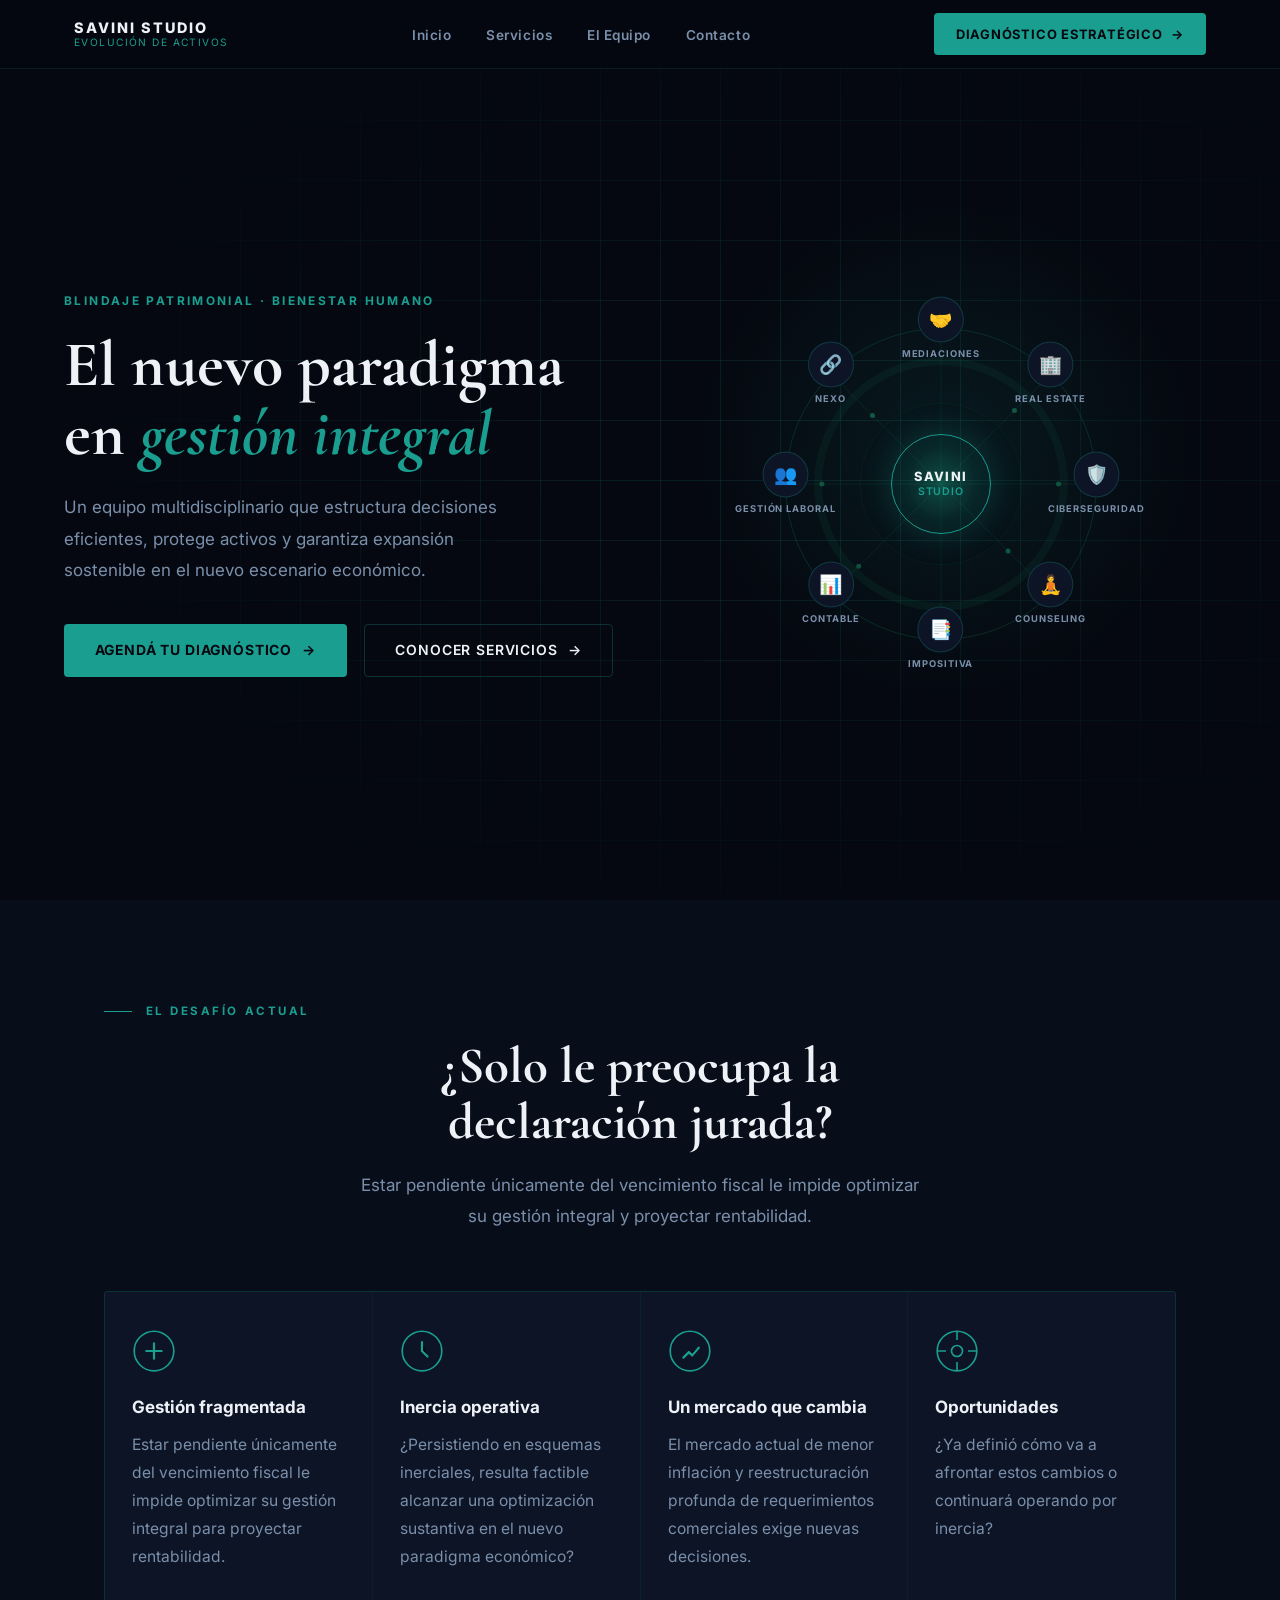
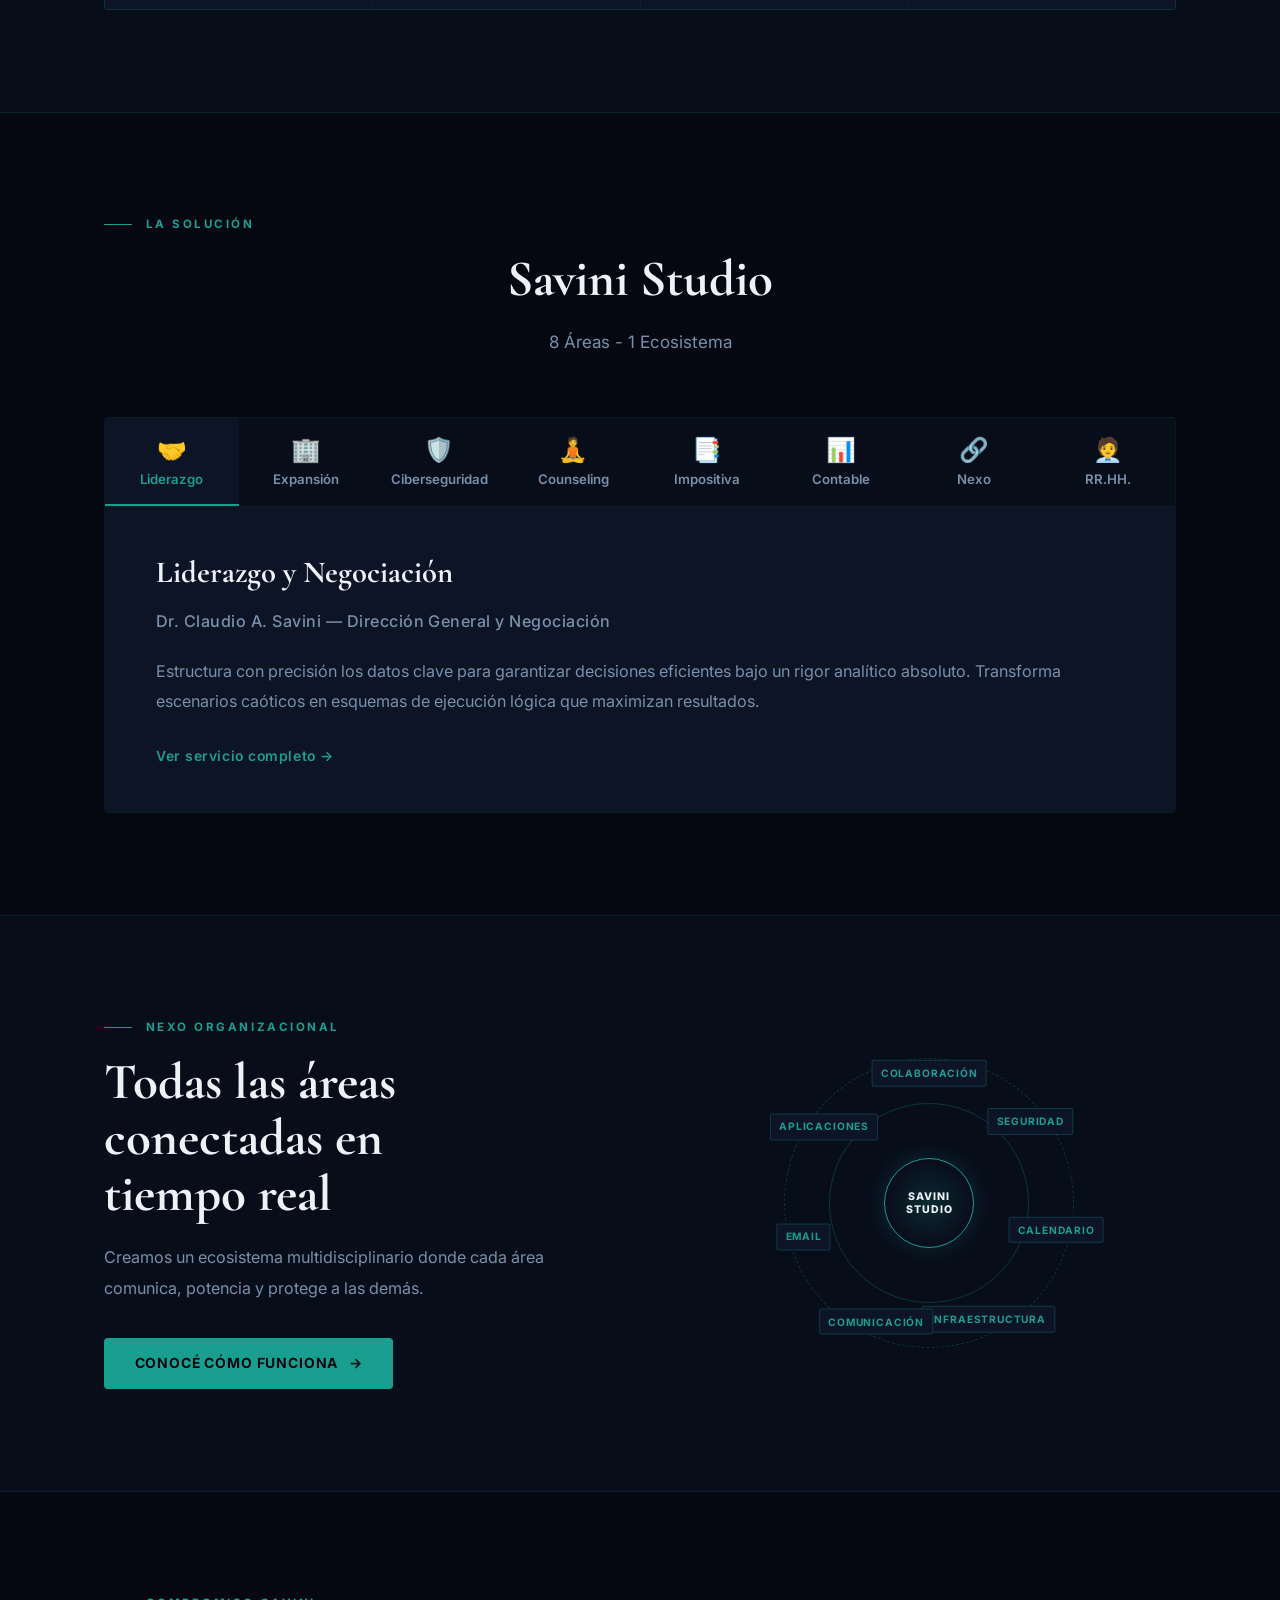
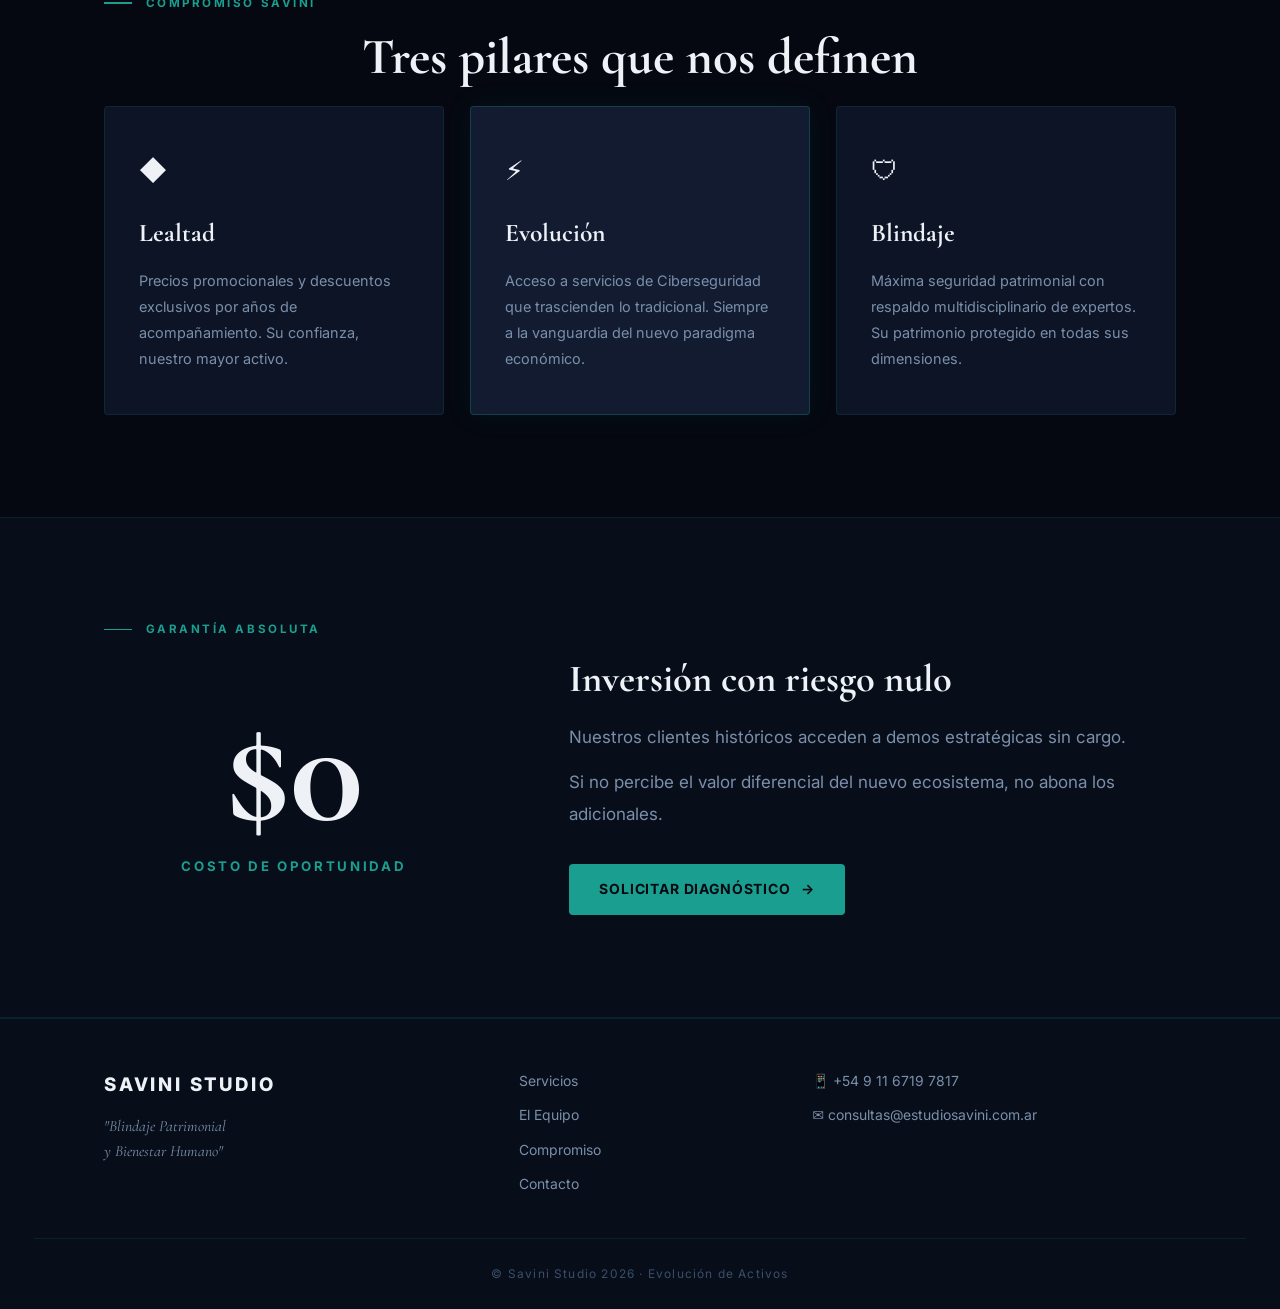
==== index.html @ b6040318 "changes" ====
<!doctype html>
<html lang="es">
  <head>
    <meta charset="UTF-8" />
    <meta name="viewport" content="width=device-width, initial-scale=1.0" />
    <title>Savini Studio — Evolución de Activos</title>
    <link rel="preconnect" href="https://fonts.googleapis.com" />
    <link
      href="https://fonts.googleapis.com/css2?family=Cormorant+Garamond:ital,wght@0,400;0,600;0,700;1,400;1,700&family=Syne:wght@400;600;700;800&display=swap"
      rel="stylesheet"
    />
    <link rel="stylesheet" href="style.css" />
  </head>
  <body>
    <!-- ═══════════════════════════════════════════
       NAV
  ═══════════════════════════════════════════ -->
    <header class="nav-wrapper">
      <nav class="nav">
        <a href="index.html" class="nav-logo">
          <div class="nav-logo-text">
            <span class="nav-logo-main">SAVINI STUDIO</span>
            <span class="nav-logo-sub">Evolución de Activos</span>
          </div>
        </a>

        <ul class="nav-links">
          <li><a href="index.html" class="nav-link active">Inicio</a></li>
          <li><a href="servicios.html" class="nav-link">Servicios</a></li>
          <li><a href="equipo.html" class="nav-link">El Equipo</a></li>
          <li><a href="contacto.html" class="nav-link">Contacto</a></li>
        </ul>

        <a href="contacto.html" class="btn-nav"
          >Diagnóstico estratégico <span>→</span></a
        >

        <!-- Burger -->
        <button class="nav-burger" id="navBurger" aria-label="Menú">
          <span></span><span></span><span></span>
        </button>
      </nav>

      <!-- Menú mobile -->
      <div class="nav-mobile-menu" id="navMobileMenu">
        <a href="index.html" class="nav-link active">Inicio</a>
        <a href="servicios.html" class="nav-link">Servicios</a>
        <a href="equipo.html" class="nav-link">El Equipo</a>
        <a href="contacto.html" class="nav-link">Contacto</a>
        <a href="contacto.html" class="btn-nav">Diagnóstico estratégico →</a>
      </div>
    </header>

    <!-- ═══════════════════════════════════════════
       HERO
  ═══════════════════════════════════════════ -->
    <section class="hero" id="inicio">
      <div class="hero-bg-grid"></div>
      <div class="hero-glow"></div>

      <div class="hero-content">
        <p class="hero-eyebrow">Blindaje Patrimonial · Bienestar Humano</p>
        <h1 class="hero-title">
          El nuevo paradigma<br />
          en <em>gestión integral</em>
        </h1>
        <p class="hero-desc">
          Un equipo multidisciplinario que estructura decisiones eficientes,
          protege activos y garantiza expansión sostenible en el nuevo escenario
          económico.
        </p>
        <div class="hero-actions">
          <a href="contacto.html" class="btn-primary"
            >Agendá tu diagnóstico <span>→</span></a
          >
          <a href="servicios.html" class="btn-ghost"
            >Conocer servicios <span>→</span></a
          >
        </div>
      </div>

      <!-- Digrama Nodo -->
      <div class="hero-diagram" id="heroDiagram">
        <canvas id="nodeCanvas"></canvas>
        <div class="node-center">
          <span class="node-center-name">SAVINI</span>
          <span class="node-center-sub">STUDIO</span>
        </div>
        <!-- Satelites Nodo -->
        <div class="node-satellite" data-angle="0"   data-label="LIDERAZGO">
        <div class="sat-circle"><span>🤝</span></div>
        <div class="sat-label">MEDIACIONES</div>
      </div>
      <div class="node-satellite" data-angle="45"  data-label="REAL ESTATE">
        <div class="sat-circle"><span>🏢</span></div>
        <div class="sat-label">REAL ESTATE</div>
      </div>
      <div class="node-satellite" data-angle="90"  data-label="CIBERSEGURIDAD">
        <div class="sat-circle"><span>🛡️</span></div>
        <div class="sat-label">CIBERSEGURIDAD</div>
      </div>
      <div class="node-satellite" data-angle="135" data-label="COUNSELING">
        <div class="sat-circle"><span>🧘</span></div>
        <div class="sat-label">COUNSELING</div>
      </div>
      <div class="node-satellite" data-angle="180" data-label="IMPOSITIVA">
        <div class="sat-circle"><span>📑</span></div>
        <div class="sat-label">IMPOSITIVA</div>
      </div>
      <div class="node-satellite" data-angle="225" data-label="CONTABLE">
        <div class="sat-circle"><span>📊</span></div>
        <div class="sat-label">CONTABLE</div>
      </div>
      <div class="node-satellite" data-angle="270" data-label="GESTION LABORAL">
        <div class="sat-circle"><span>👥</span></div>
        <div class="sat-label">GESTIÓN LABORAL</div>
      </div>
      <div class="node-satellite" data-angle="315" data-label="NEXO ORG.">
        <div class="sat-circle"><span>🔗</span></div>
        <div class="sat-label">NEXO</div>
      </div>
    </section>

    <!-- ═══════════════════════════════════════════
       Sección Desafío
  ═══════════════════════════════════════════ -->
    <section class="pain section">
      <div class="container">
        <p class="section-eyebrow">El desafío actual</p>
        <h2 class="section-title center">
          ¿Solo le preocupa la<br />declaración jurada?
        </h2>
        <p class="section-subtitle center">
          Estar pendiente únicamente del vencimiento fiscal le impide optimizar
          su gestión integral y proyectar rentabilidad.
        </p>

        <div class="pain-grid">
          <div class="pain-card">
            <div class="pain-icon">
              <svg viewBox="0 0 40 40">
                <circle
                  cx="20"
                  cy="20"
                  r="18"
                  stroke="var(--green)"
                  stroke-width="1.5"
                  fill="none"
                />
                <path
                  d="M13 20h14M20 13v14"
                  stroke="var(--green)"
                  stroke-width="2"
                  stroke-linecap="round"
                />
              </svg>
            </div>
            <h3>Gestión fragmentada</h3>
            <p>
              Estar pendiente únicamente del vencimiento fiscal le impide
              optimizar su gestión integral para proyectar rentabilidad.
            </p>
          </div>
          <div class="pain-card">
            <div class="pain-icon">
              <svg viewBox="0 0 40 40">
                <circle
                  cx="20"
                  cy="20"
                  r="18"
                  stroke="var(--green)"
                  stroke-width="1.5"
                  fill="none"
                />
                <path
                  d="M20 12v8l5 5"
                  stroke="var(--green)"
                  stroke-width="2"
                  stroke-linecap="round"
                />
              </svg>
            </div>
            <h3>Inercia operativa</h3>
            <p>
              ¿Persistiendo en esquemas inerciales, resulta factible alcanzar
              una optimización sustantiva en el nuevo paradigma económico?
            </p>
          </div>
          <div class="pain-card">
            <div class="pain-icon">
              <svg viewBox="0 0 40 40">
                <circle
                  cx="20"
                  cy="20"
                  r="18"
                  stroke="var(--green)"
                  stroke-width="1.5"
                  fill="none"
                />
                <path
                  d="M14 26l5-5 3 3 6-7"
                  stroke="var(--green)"
                  stroke-width="2"
                  stroke-linecap="round"
                  stroke-linejoin="round"
                />
              </svg>
            </div>
            <h3>Un mercado que cambia</h3>
            <p>
              El mercado actual de menor inflación y reestructuración profunda
              de requerimientos comerciales exige nuevas decisiones.
            </p>
          </div>
          <div class="pain-card">
            <div class="pain-icon">
              <svg viewBox="0 0 40 40">
                <circle
                  cx="20"
                  cy="20"
                  r="18"
                  stroke="var(--green)"
                  stroke-width="1.5"
                  fill="none"
                />
                <circle
                  cx="20"
                  cy="20"
                  r="5"
                  stroke="var(--green)"
                  stroke-width="1.5"
                  fill="none"
                />
                <line
                  x1="20"
                  y1="2"
                  x2="20"
                  y2="10"
                  stroke="var(--green)"
                  stroke-width="1.5"
                />
                <line
                  x1="20"
                  y1="30"
                  x2="20"
                  y2="38"
                  stroke="var(--green)"
                  stroke-width="1.5"
                />
                <line
                  x1="2"
                  y1="20"
                  x2="10"
                  y2="20"
                  stroke="var(--green)"
                  stroke-width="1.5"
                />
                <line
                  x1="30"
                  y1="20"
                  x2="38"
                  y2="20"
                  stroke="var(--green)"
                  stroke-width="1.5"
                />
              </svg>
            </div>
            <h3>Oportunidades</h3>
            <p>
              ¿Ya definió cómo va a afrontar estos cambios o continuará operando
              por inercia?
            </p>
          </div>
        </div>
      </div>
    </section>

    <!-- ═══════════════════════════════════════════
       Sección Servicios (acordeón)
  ═══════════════════════════════════════════ -->
    <section class="services section">
      <div class="container">
        <p class="section-eyebrow">La solución</p>
        <h2 class="section-title center">
          Savini Studio 
        </h2>
        <p class="section-subtitle center">
          8 Áreas - 1 Ecosistema
        </p>
        <!--ACORDEÓN !!! OPÇIÓN-->
        <template>
          <div class="accordion">
            <div class="acc-item acc-open">
              <button class="acc-header">
                <span class="acc-icon">🤝</span>
                <span class="acc-title">Liderazgo y Negociación</span>
                <span class="acc-name">Dr. Claudio A. Savini</span>
                <span class="acc-toggle"
                  ><span class="acc-toggle-text">Ver</span
                  ><span class="acc-toggle-arrow">▼</span></span
                >
              </button>
              <div class="acc-body">
                <p>
                  Estructura con precisión los datos clave para garantizar
                  decisiones eficientes bajo un rigor analítico absoluto.
                  Transforma escenarios caóticos en esquemas de ejecución lógica
                  que maximizan resultados.
                </p>
                <a href="servicios.html#liderazgo" class="acc-link"
                  >Ver más →</a
                >
              </div>
            </div>
            <div class="acc-item">
              <button class="acc-header">
                <span class="acc-icon">🏢</span>
                <span class="acc-title">Expansión y Rentabilidad</span>
                <span class="acc-name">Matías Savini</span>
                <span class="acc-toggle"
                  ><span class="acc-toggle-text">Ver</span
                  ><span class="acc-toggle-arrow">▼</span></span
                >
              </button>
              <div class="acc-body">
                <p>
                  Valida rentabilidad y sostenibilidad de cada inversión con
                  rigor técnico. El aliado clave para convertir oportunidades de
                  Real Estate en éxitos plenamente blindados.
                </p>
                <a href="servicios.html#realestate" class="acc-link"
                  >Ver más →</a
                >
              </div>
            </div>
            <div class="acc-item">
              <button class="acc-header">
                <span class="acc-icon">🛡️</span>
                <span class="acc-title">Ciberseguridad y Blindaje</span>
                <span class="acc-name">Sebastián Savini</span>
                <span class="acc-toggle"
                  ><span class="acc-toggle-text">Ver</span
                  ><span class="acc-toggle-arrow">▼</span></span
                >
              </button>
              <div class="acc-body">
                <p>
                  Crea aplicaciones que funcionan como bóvedas operativas para
                  los activos tecnológicos. Transforma vulnerabilidades en
                  fortalezas de vanguardia que preservan la continuidad del
                  negocio.
                </p>
                <a href="servicios.html#ciber" class="acc-link">Ver más →</a>
              </div>
            </div>
            <div class="acc-item">
              <button class="acc-header">
                <span class="acc-icon">🧘</span>
                <span class="acc-title">Counseling & Mindfulness</span>
                <span class="acc-name">Clr. Adriana L. Muñoz</span>
                <span class="acc-toggle"
                  ><span class="acc-toggle-text">Ver</span
                  ><span class="acc-toggle-arrow">▼</span></span
                >
              </button>
              <div class="acc-body">
                <p>
                  Facilita la resolución de tensiones y el equilibrio emocional
                  como base del éxito empresarial. Garantiza expansión en un
                  entorno de paz y estabilidad relacional.
                </p>
                <a href="servicios.html#counseling" class="acc-link"
                  >Ver más →</a
                >
              </div>
            </div>
            <div class="acc-item">
              <button class="acc-header">
                <span class="acc-icon">📋</span>
                <span class="acc-title">Gestión Laboral e Impositiva</span>
                <span class="acc-name">Alicia C. Vaquero</span>
                <span class="acc-toggle"
                  ><span class="acc-toggle-text">Ver</span
                  ><span class="acc-toggle-arrow">▼</span></span
                >
              </button>
              <div class="acc-body">
                <p>
                  Garantiza cumplimiento milimétrico de obligaciones fiscales
                  mediante herramientas expertas. Aporta precisión técnica
                  absoluta y total seguridad jurídica ante entes reguladores.
                </p>
                <a href="servicios.html#impositiva" class="acc-link"
                  >Ver más →</a
                >
              </div>
            </div>
            <div class="acc-item">
              <button class="acc-header">
                <span class="acc-icon">📊</span>
                <span class="acc-title">Gestión Contable</span>
                <span class="acc-name">Silvia Damiani</span>
                <span class="acc-toggle"
                  ><span class="acc-toggle-text">Ver</span
                  ><span class="acc-toggle-arrow">▼</span></span
                >
              </button>
              <div class="acc-body">
                <p>
                  Responsable de Estados Contables y auditoría de datos para
                  reflejar la realidad del negocio. Garante de visibilidad
                  financiera impecable mediante ratios e índices confiables.
                </p>
                <a href="servicios.html#contable" class="acc-link">Ver más →</a>
              </div>
            </div>
            <div class="acc-item">
              <button class="acc-header">
                <span class="acc-icon">🔗</span>
                <span class="acc-title">Nexo Organizacional</span>
                <span class="acc-name">Lucia S. Barrientos</span>
                <span class="acc-toggle"
                  ><span class="acc-toggle-text">Ver</span
                  ><span class="acc-toggle-arrow">▼</span></span
                >
              </button>
              <div class="acc-body">
                <p>
                  Canaliza con precisión técnica cada requerimiento hacia el
                  área correspondiente de forma inmediata. Asegura soluciones
                  rápidas y efectivas para las necesidades del cliente.
                </p>
                <a href="servicios.html#nexo" class="acc-link">Ver más →</a>
              </div>
            </div>
            <div class="acc-item">
              <button class="acc-header">
                <span class="acc-icon">🧑‍💼</span>
                <span class="acc-title">Recursos Humanos</span>
                <span class="acc-name">Lic. Karen A. Nervi</span>
                <span class="acc-toggle"
                  ><span class="acc-toggle-text">Ver</span
                  ><span class="acc-toggle-arrow">▼</span></span
                >
              </button>
              <div class="acc-body">
                <p>
                  Lidera y optimiza el talento mediante procesos de selección
                  y motivación. Su propósito es alinear las capacidades del
                  personal con los objetivos estratégicos de la organización,
                  impulsando así su máximo rendimiento.
                </p>
                <a href="servicios.html#rrhh" class="acc-link">Ver más →</a>
              </div>
            </div>
          </div>
        </template>
        <!-- TABS !!! OPCIÓN B -->
        <div class="tabs">
          <div class="tabs-nav">
            <button class="tab-btn active" data-tab="0">
              <span>🤝</span> Liderazgo
            </button>
            <button class="tab-btn" data-tab="1">
              <span>🏢</span> Expansión
            </button>
            <button class="tab-btn" data-tab="2">
              <span>🛡️</span> Ciberseguridad
            </button>
            <button class="tab-btn" data-tab="3">
              <span>🧘</span> Counseling
            </button>
            <button class="tab-btn" data-tab="4">
              <span>📑</span> Impositiva
            </button>
            <button class="tab-btn" data-tab="5">
              <span>📊</span> Contable
            </button>
            <button class="tab-btn" data-tab="6">
              <span>🔗</span> Nexo
            </button>
            <button class="tab-btn" data-tab="7">
              <span>🧑‍💼</span> RR.HH.
            </button>
          </div>
          <div class="tabs-content">
            <div class="tab-panel active" data-panel="0">
              <div class="tab-panel-inner">
                <h3>Liderazgo y Negociación</h3>
                <p class="tab-professional">
                  Dr. Claudio A. Savini — Dirección General y Negociación
                </p>
                <p>
                  Estructura con precisión los datos clave para garantizar
                  decisiones eficientes bajo un rigor analítico absoluto.
                  Transforma escenarios caóticos en esquemas de ejecución lógica
                  que maximizan resultados.
                </p>
                <a href="servicios.html#liderazgo" class="acc-link"
                  >Ver servicio completo →</a
                >
              </div>
            </div>
            <div class="tab-panel" data-panel="1">
              <div class="tab-panel-inner">
                <h3>Expansión y Rentabilidad</h3>
                <p class="tab-professional">
                  Matías Savini — Gestión de Activos y Nuevos Negocios
                </p>
                <p>
                  Valida rentabilidad y sostenibilidad de cada inversión con
                  rigor técnico. El aliado clave para convertir oportunidades de
                  Real Estate en éxitos plenamente blindados.
                </p>
                <a href="servicios.html#realestate" class="acc-link"
                  >Ver servicio completo →</a
                >
              </div>
            </div>
            <div class="tab-panel" data-panel="2">
              <div class="tab-panel-inner">
                <h3>Ciberseguridad y Blindaje</h3>
                <p class="tab-professional">
                  Sebastián Savini — Desarrollador y Protección Digital
                </p>
                <p>
                  Crea aplicaciones que funcionan como bóvedas operativas para
                  los activos tecnológicos. Transforma vulnerabilidades en
                  fortalezas de vanguardia que preservan la continuidad del
                  negocio.
                </p>
                <a href="servicios.html#ciber" class="acc-link"
                  >Ver servicio completo →</a
                >
              </div>
            </div>
            <div class="tab-panel" data-panel="3">
              <div class="tab-panel-inner">
                <h3>Counseling & Mindfulness</h3>
                <p class="tab-professional">
                  Clr. Adriana L. Muñoz — Bienestar Humano y Gestión de
                  Conflictos
                </p>
                <p>
                  Facilita la resolución de tensiones y el equilibrio emocional
                  como base del éxito empresarial. Garantiza expansión en un
                  entorno de paz y estabilidad relacional.
                </p>
                <a href="servicios.html#counseling" class="acc-link"
                  >Ver servicio completo →</a
                >
              </div>
            </div>
            <div class="tab-panel" data-panel="4">
              <div class="tab-panel-inner">
                <h3>Gestión Laboral e Impositiva</h3>
                <p class="tab-professional">
                  Alicia C. Vaquero — Especialista Impositiva y Previsional
                </p>
                <p>
                  Garantiza cumplimiento milimétrico de obligaciones fiscales
                  mediante herramientas expertas. Aporta precisión técnica
                  absoluta y total seguridad jurídica ante entes reguladores.
                </p>
                <a href="servicios.html#impositiva" class="acc-link"
                  >Ver servicio completo →</a
                >
              </div>
            </div>
            <div class="tab-panel" data-panel="5">
              <div class="tab-panel-inner">
                <h3>Gestión Contable</h3>
                <p class="tab-professional">
                  Silvia Damiani — Transparencia Económica
                </p>
                <p>
                  Responsable de Estados Contables y auditoría de datos para
                  reflejar la realidad del negocio. Garante de visibilidad
                  financiera impecable mediante ratios e índices confiables.
                </p>
                <a href="servicios.html#contable" class="acc-link"
                  >Ver servicio completo →</a
                >
              </div>
            </div>
            <div class="tab-panel" data-panel="6">
              <div class="tab-panel-inner">
                <h3>Nexo Organizacional</h3>
                <p class="tab-professional">
                  Lucia S. Barrientos — Comunicación Estratégica y Atención
                </p>
                <p>
                  Canaliza con precisión técnica cada requerimiento hacia el
                  área correspondiente de forma inmediata. Asegura soluciones
                  rápidas y efectivas para las necesidades del cliente.
                </p>
                <a href="servicios.html#nexo" class="acc-link"
                  >Ver servicio completo →</a
                >
              </div>
            </div>
             <div class="tab-panel" data-panel="7">
            <div class="tab-panel-inner">
              <h3>Recursos Humanos</h3>
              <p class="tab-professional">Lic. Karen A. Nervi — Desarrolladora de Estrategias</p>
              <p>Lidera y optimiza el talento mediante procesos de selección y motivación. Su propósito es alinear las capacidades del personal con los objetivos estratégicos de la organización, impulsando así su máximo rendimiento.</p>
              <a href="servicios.html#rrhh" class="acc-link">Ver servicio completo →</a>
            </div>
          </div>
          </div>
        </div>
      </div>
    </section>

    <!-- ═══════════════════════════════════════════
       Sección Nexo Ecosistema
  ═══════════════════════════════════════════ -->
    <section class="nexo section">
      <div class="container nexo-grid">
        <div class="nexo-content">
          <p class="section-eyebrow">Nexo organizacional</p>
          <h2 class="section-title">
            Todas las áreas<br />conectadas en<br />tiempo real
          </h2>
          <p class="nexo-desc">
            Creamos un ecosistema multidisciplinario donde cada área comunica,
            potencia y protege a las demás.
          </p>
          <a href="servicios.html" class="btn-primary"
            >Conocé cómo funciona <span>→</span></a
          >
        </div>
        <div class="nexo-visual">
          <div class="nexo-diagram">
            <div class="nexo-ring nexo-ring-outer"></div>
            <div class="nexo-ring nexo-ring-mid"></div>
            <div class="nexo-center-box">
              <span>SAVINI</span>
              <span>STUDIO</span>
            </div>
            <div class="nexo-dot" style="--a: 0deg">
              <span>Colaboración</span>
            </div>
            <div class="nexo-dot" style="--a: 51deg">
              <span>Seguridad</span>
            </div>
            <div class="nexo-dot" style="--a: 102deg">
              <span>Calendario</span>
            </div>
            <div class="nexo-dot" style="--a: 153deg">
              <span>Infraestructura</span>
            </div>
            <div class="nexo-dot" style="--a: 204deg">
              <span>Comunicación</span>
            </div>
            <div class="nexo-dot" style="--a: 255deg">
              <span>Email</span>
            </div>
            <div class="nexo-dot" style="--a: 306deg">
              <span>Aplicaciones</span>
            </div>
          </div>
        </div>
      </div>
    </section>

    <!-- ═══════════════════════════════════════════
       Compromiso (3 pilares)
  ═══════════════════════════════════════════ -->
    <section class="compromiso section">
      <div class="container">
        <p class="section-eyebrow">Compromiso Savini</p>
        <h2 class="section-title center">Tres pilares que nos definen</h2>

        <div class="comp-grid">
          <div class="comp-card">
            <div class="comp-icon-wrap">◆</div>
            <h3>Lealtad</h3>
            <p>
              Precios promocionales y descuentos exclusivos por años de
              acompañamiento. Su confianza, nuestro mayor activo.
            </p>
          </div>
          <div class="comp-card comp-card--featured">
            <div class="comp-icon-wrap">⚡</div>
            <h3>Evolución</h3>
            <p>
              Acceso a servicios de Ciberseguridad que trascienden lo
              tradicional. Siempre a la vanguardia del nuevo paradigma
              económico.
            </p>
          </div>
          <div class="comp-card">
            <div class="comp-icon-wrap">🛡</div>
            <h3>Blindaje</h3>
            <p>
              Máxima seguridad patrimonial con respaldo multidisciplinario de
              expertos. Su patrimonio protegido en todas sus dimensiones.
            </p>
          </div>
        </div>
      </div>
    </section>

    <!-- ═══════════════════════════════════════════
       Garantía
  ═══════════════════════════════════════════ -->
    <section class="garantia section">
      <div class="container">
        <p class="section-eyebrow">Garantía absoluta</p>
        <div class="garantia-grid">
          <div class="garantia-left">
            <div class="garantia-numero">$0</div>
            <div class="garantia-sub">Costo de oportunidad</div>
          </div>
          <div class="garantia-right">
            <h2>Inversión con riesgo nulo</h2>
            <p>
              Nuestros clientes históricos acceden a demos estratégicas sin
              cargo.
            </p>
            <p>
              Si no percibe el valor diferencial del nuevo ecosistema, no abona
              los adicionales.
            </p>
            <a href="contacto.html" class="btn-primary"
              >Solicitar diagnóstico<span>→</span></a
            >
          </div>
        </div>
      </div>
    </section>

    <!-- ═══════════════════════════════════════════
       Footer
  ═══════════════════════════════════════════ -->
    <footer class="footer">
      <div class="container footer-grid">
        <div class="footer-brand">
          <div
            class="nav-logo-main"
            style="font-size: 1.1rem; letter-spacing: 0.15em"
          >
            SAVINI STUDIO
          </div>
          <p class="footer-tagline">
            "Blindaje Patrimonial<br />y Bienestar Humano"
          </p>
        </div>
        <div class="footer-links">
          <a href="servicios.html">Servicios</a>
          <a href="equipo.html">El Equipo</a>
          <a href="compromiso.html">Compromiso</a>
          <a href="contacto.html">Contacto</a>
        </div>
        <div class="footer-contact">
          <a href="https://wa.me/5491167197817">📱 +54 9 11 6719 7817</a>
          <a href="mailto:consultas@estudiosavini.com.ar"
            >✉ consultas@estudiosavini.com.ar</a
          >
        </div>
      </div>
      <div class="footer-copy">© Savini Studio 2026 · Evolución de Activos</div>
    </footer>

    <script src="main.js"></script>
  </body>
</html>
---- style.css ----
/* ═══════════════════════════════════════════
   SAVINI STUDIO — style.css
═══════════════════════════════════════════ */

@import url('https://fonts.googleapis.com/css2?family=Cormorant+Garamond:ital,wght@0,400;0,600;0,700;1,400;1,700&family=Inter:wght@300;400;500;600;700&display=swap');

/* ── Variables ── */
:root {
  /* Fondos — azul profundo oscuro */
  --bg:        #050810;
  --bg2:       #080d1a;
  --bg3:       #0d1426;
  --bg4:       #121b30;

  /* Acento — verde petróleo */
  --green:     #1a9e8f;
  --green2:    #22c4b2;
  --green-dim: rgba(26, 158, 143, 0.15);
  --green-glow:rgba(26, 158, 143, 0.06);

  /* Textos */
  --white:     #eef2f7;
  --gray:      #7a8faa;
  --gray2:     #3a4f6a;

  /* Bordes */
  --border:    rgba(26, 158, 143, 0.14);
  --border2:   rgba(26, 158, 143, 0.28);

  --font-display: 'Cormorant Garamond', Georgia, serif;
  --font-ui:      'Inter', system-ui, sans-serif;

  --radius: 4px;
  --transition: 0.3s cubic-bezier(0.4, 0, 0.2, 1);
}

/* ── Reset ── */
*, *::before, *::after { margin: 0; padding: 0; box-sizing: border-box; }
html { scroll-behavior: smooth; font-size: 17px; }
body {
  background: var(--bg);
  color: var(--white);
  font-family: var(--font-ui);
  overflow-x: hidden;
  line-height: 1.6;
  -webkit-font-smoothing: antialiased;
}
a { text-decoration: none; color: inherit; }
ul { list-style: none; }
img { display: block; max-width: 100%; }

/* ── Utility ── */
.container { max-width: 1140px; margin: 0 auto; padding: 0 2rem; }
.section { padding: 6rem 2rem; }

.section-eyebrow {
  font-family: var(--font-ui);
  font-size: 0.68rem;
  font-weight: 700;
  letter-spacing: 0.22em;
  text-transform: uppercase;
  color: var(--green);
  margin-bottom: 1rem;
  display: flex;
  align-items: center;
  gap: 0.8rem;
}
.section-eyebrow::before {
  content: '';
  display: inline-block;
  width: 28px; height: 1.5px;
  background: var(--green);
}
.section-title {
  font-family: var(--font-display);
  font-size: clamp(2rem, 4vw, 3rem);
  font-weight: 700;
  line-height: 1.1;
  margin-bottom: 1.2rem;
  color: var(--white);
}
.section-title em { font-style: italic; color: var(--green); }
.section-title.center { text-align: center; }
.section-subtitle {
  font-size: 1rem;
  color: var(--gray);
  max-width: 580px;
  line-height: 1.8;
  margin-bottom: 3.5rem;
}
.section-subtitle.center { text-align: center; margin-left: auto; margin-right: auto; }

/* ── Buttons ── */
.btn-primary {
  display: inline-flex;
  align-items: center;
  gap: 0.6rem;
  background: var(--green);
  color: var(--bg);
  font-family: var(--font-ui);
  font-size: 0.82rem;
  font-weight: 700;
  letter-spacing: 0.06em;
  text-transform: uppercase;
  padding: 0.85rem 1.8rem;
  border: none;
  border-radius: var(--radius);
  cursor: pointer;
  transition: background var(--transition), transform var(--transition);
}
.btn-primary:hover { background: var(--green2); transform: translateY(-1px); }
.btn-primary span { transition: transform var(--transition); }
.btn-primary:hover span { transform: translateX(4px); }

.btn-ghost {
  display: inline-flex;
  align-items: center;
  gap: 0.6rem;
  background: transparent;
  color: var(--white);
  font-family: var(--font-ui);
  font-size: 0.82rem;
  font-weight: 600;
  letter-spacing: 0.06em;
  text-transform: uppercase;
  padding: 0.85rem 1.8rem;
  border: 1px solid var(--border2);
  border-radius: var(--radius);
  cursor: pointer;
  transition: border-color var(--transition), color var(--transition);
}
.btn-ghost:hover { border-color: var(--green); color: var(--green); }

.btn-nav {
  display: inline-flex;
  align-items: center;
  gap: 0.5rem;
  background: var(--green);
  color: var(--bg);
  font-family: var(--font-ui);
  font-size: 0.76rem;
  font-weight: 700;
  letter-spacing: 0.06em;
  text-transform: uppercase;
  padding: 0.6rem 1.3rem;
  border-radius: var(--radius);
  transition: background var(--transition);
  white-space: nowrap;
}
.btn-nav:hover { background: var(--green2); }

/* ══════════════════════════════════════
   NAV
══════════════════════════════════════ */
.nav-wrapper {
  position: fixed;
  top: 0; left: 0; right: 0;
  z-index: 200;
  background: rgba(5, 8, 16, 0.92);
  backdrop-filter: blur(14px);
  border-bottom: 1px solid var(--border);
}
.nav {
  max-width: 1200px;
  margin: 0 auto;
  padding: 0 2rem;
  height: 68px;
  display: flex;
  align-items: center;
  justify-content: space-between;
  gap: 2rem;
}
.nav-logo {
  display: flex;
  align-items: center;
  gap: 0.75rem;
  flex-shrink: 0;
}
.nav-logo-icon { width: 36px; height: 36px; }
.nav-logo-text { display: flex; flex-direction: column; line-height: 1; }
.nav-logo-main {
  font-family: var(--font-ui);
  font-size: 0.85rem;
  font-weight: 800;
  letter-spacing: 0.14em;
  color: var(--white);
}
.nav-logo-sub {
  font-size: 0.6rem;
  letter-spacing: 0.14em;
  color: var(--green);
  text-transform: uppercase;
  margin-top: 2px;
}
.nav-links {
  display: flex;
  gap: 0.25rem;
}
.nav-link {
  font-family: var(--font-ui);
  font-size: 0.8rem;
  font-weight: 600;
  letter-spacing: 0.04em;
  color: var(--gray);
  padding: 0.4rem 0.9rem;
  border-radius: var(--radius);
  transition: color var(--transition);
  position: relative;
}
.nav-link::after {
  content: '';
  position: absolute;
  bottom: -2px; left: 50%; right: 50%;
  height: 2px;
  background: var(--green);
  transition: left var(--transition), right var(--transition);
}
.nav-link:hover, .nav-link.active { color: var(--white); }
.nav-link.active::after { left: 0.9rem; right: 0.9rem; }

/* ── Burger ── */
.nav-burger {
  display: none;
  flex-direction: column;
  justify-content: center;
  gap: 5px;
  background: none;
  border: none;
  cursor: pointer;
  padding: 8px;
  width: 40px;
  height: 40px;
  position: relative;
  z-index: 500;
}
.nav-burger span {
  display: block;
  width: 22px;
  height: 2px;
  background: var(--white);
  border-radius: 2px;
  transform-origin: center;
  transition: transform 0.35s ease, opacity 0.25s ease, background 0.3s ease;
  pointer-events: none;
}

/* Mobile menu */
.nav-mobile-menu {
  display: none;
  flex-direction: column;
  background: var(--bg2);
  border-top: 1px solid var(--border);
  padding: 1.5rem 2rem 2rem;
  gap: 0.5rem;
}
.nav-mobile-menu.open { display: flex; }
.nav-mobile-menu .nav-link {
  font-size: 1rem;
  padding: 0.7rem 0;
  border-bottom: 1px solid var(--border);
  color: var(--gray);
}
.nav-mobile-menu .nav-link:last-of-type { border-bottom: none; }
.nav-mobile-menu .btn-nav {
  margin-top: 1rem;
  text-align: center;
  justify-content: center;
}

/* Burger → X animation */
.nav-burger.open span:nth-child(1) {
  transform: translateY(7px) rotate(45deg);
  background: var(--green);
}
.nav-burger.open span:nth-child(2) {
  opacity: 0;
  transform: scaleX(0);
}
.nav-burger.open span:nth-child(3) {
  transform: translateY(-7px) rotate(-45deg);
  background: var(--green);
}

/* ══════════════════════════════════════
   HERO
══════════════════════════════════════ */
.hero {
  min-height: 100vh;
  padding-top: 68px;
  display: grid;
  grid-template-columns: 1fr 1fr;
  align-items: center;
  gap: 3rem;
  padding-left: 5vw;
  padding-right: 5vw;
  position: relative;
  overflow: hidden;
}
.hero-bg-grid {
  position: absolute;
  inset: 0;
  background-image:
    linear-gradient(var(--border) 1px, transparent 1px),
    linear-gradient(90deg, var(--border) 1px, transparent 1px);
  background-size: 60px 60px;
  mask-image: radial-gradient(ellipse 70% 70% at 60% 50%, black 20%, transparent 80%);
  pointer-events: none;
}
.hero-glow {
  position: absolute;
  right: 5%; top: 50%;
  transform: translateY(-50%);
  width: 540px; height: 540px;
  background: radial-gradient(circle, rgba(26,158,143,0.12) 0%, transparent 65%);
  pointer-events: none;
}
.hero-content {
  position: relative;
  z-index: 2;
  animation: fadeUp 0.9s ease both;
}
.hero-eyebrow {
  font-size: 0.7rem;
  font-weight: 700;
  letter-spacing: 0.2em;
  text-transform: uppercase;
  color: var(--green);
  margin-bottom: 1.2rem;
}
.hero-title {
  font-family: var(--font-display);
  font-size: clamp(2.6rem, 5vw, 4rem);
  font-weight: 700;
  line-height: 1.08;
  margin-bottom: 1.4rem;
  color: var(--white);
}
.hero-title em { font-style: italic; color: var(--green); }
.hero-desc {
  font-size: 1rem;
  line-height: 1.85;
  color: var(--gray);
  max-width: 440px;
  margin-bottom: 2.2rem;
}
.hero-actions { display: flex; gap: 1rem; flex-wrap: wrap; }

/* ── Nodo Diagrama ── */
.hero-diagram {
  position: relative;
  z-index: 2;
  width: 420px; height: 420px;
  margin: auto;
  flex-shrink: 0;
  animation: fadeIn 1.2s ease both 0.3s;
}
#nodeCanvas {
  position: absolute;
  inset: 0;
  width: 100% !important;
  height: 100% !important;
}
.node-center {
  position: absolute;
  top: 50%; left: 50%;
  transform: translate(-50%, -50%);
  width: 100px; height: 100px;
  border-radius: 50%;
  background: radial-gradient(circle, rgba(26,158,143,0.25) 0%, rgba(26,158,143,0.08) 60%, transparent 100%);
  border: 1.5px solid var(--green);
  display: flex;
  flex-direction: column;
  align-items: center;
  justify-content: center;
  z-index: 5;
  box-shadow: 0 0 30px rgba(26,158,143,0.25), inset 0 0 20px rgba(26,158,143,0.08);
}
.node-center-name {
  font-family: var(--font-ui);
  font-size: 0.75rem;
  font-weight: 800;
  letter-spacing: 0.1em;
  color: var(--white);
  line-height: 1;
}
.node-center-sub {
  font-family: var(--font-ui);
  font-size: 0.62rem;
  font-weight: 600;
  letter-spacing: 0.08em;
  color: var(--green);
  line-height: 1;
  margin-top: 3px;
}
.node-satellite {
  position: absolute;
  top: 50%; left: 50%;
  z-index: 5;
  display: flex;
  flex-direction: column;
  align-items: center;
  gap: 4px;
  cursor: default;
}
.sat-circle {
  width: 46px; height: 46px;
  border-radius: 50%;
  background: var(--bg3);
  border: 1px solid var(--border2);
  display: flex;
  align-items: center;
  justify-content: center;
  font-size: 1.1rem;
  transition: border-color var(--transition), box-shadow var(--transition), transform var(--transition);
}
.node-satellite:hover .sat-circle {
  border-color: var(--green);
  box-shadow: 0 0 14px rgba(26,158,143,0.35);
  transform: scale(1.1);
}
.sat-label {
  font-family: var(--font-ui);
  font-size: 0.55rem;
  font-weight: 700;
  letter-spacing: 0.1em;
  color: var(--gray);
  text-transform: uppercase;
  white-space: nowrap;
}

/* ══════════════════════════════════════
   PAIN
══════════════════════════════════════ */
.pain { background: var(--bg2); border-bottom: 1px solid var(--border); }
.pain-grid {
  display: grid;
  grid-template-columns: repeat(4, 1fr);
  gap: 1px;
  background: var(--border);
  border: 1px solid var(--border);
  border-radius: var(--radius);
  overflow: hidden;
}
.pain-card { background: var(--bg3); padding: 2.2rem 1.6rem; transition: background var(--transition); }
.pain-card:hover { background: var(--bg4); }
.pain-icon { width: 44px; height: 44px; margin-bottom: 1.2rem; }
.pain-icon svg { width: 100%; height: 100%; }
.pain-card h3 { font-family: var(--font-ui); font-size: 1rem; font-weight: 700; margin-bottom: 0.6rem; color: var(--white); }
.pain-card p { font-size: 0.92rem; line-height: 1.8; color: var(--gray); }

/* ══════════════════════════════════════
   SERVICES
══════════════════════════════════════ */
.services { background: var(--bg); }
.services-grid {
  display: grid;
  grid-template-columns: repeat(4, 1fr);
  gap: 1px;
  background: var(--border);
  border: 1px solid var(--border);
  border-radius: var(--radius);
  overflow: hidden;
}
.service-card {
  background: var(--bg3);
  padding: 2rem 1.5rem;
  display: flex;
  flex-direction: column;
  gap: 0.6rem;
  transition: background var(--transition);
  position: relative;
  overflow: hidden;
}
.service-card::after {
  content: '';
  position: absolute;
  bottom: 0; left: 0; right: 0;
  height: 2px;
  background: var(--green);
  transform: scaleX(0);
  transform-origin: left;
  transition: transform var(--transition);
}
.service-card:hover { background: var(--bg4); }
.service-card:hover::after { transform: scaleX(1); }
.sc-icon { font-size: 1.6rem; line-height: 1; margin-bottom: 0.4rem; }
.sc-title { font-family: var(--font-display); font-size: 1.25rem; font-weight: 700; color: var(--white); line-height: 1.2; }
.sc-desc { font-size: 0.92rem; line-height: 1.8; color: var(--gray); flex: 1; }
.sc-name { font-size: 0.78rem; font-weight: 600; letter-spacing: 0.06em; color: var(--green); text-transform: uppercase; margin-top: auto; }

/* ══════════════════════════════════════
   ACORDEÓN SERVICIOS
══════════════════════════════════════ */
.accordion {
  border: 1px solid var(--border);
  border-radius: var(--radius);
  overflow: hidden;
}
.acc-item { border-bottom: 1px solid var(--border); }
.acc-item:last-child { border-bottom: none; }

.acc-header {
  width: 100%;
  background: var(--bg3);
  border: none;
  padding: 1.4rem 2rem;
  display: flex;
  align-items: center;
  gap: 1.2rem;
  cursor: pointer;
  text-align: left;
  transition: background var(--transition);
}
.acc-header:hover { background: var(--bg4); }
.acc-item.acc-open .acc-header { background: var(--bg4); border-left: 3px solid var(--green); }
.acc-item:not(.acc-open) .acc-header { border-left: 3px solid transparent; }

/* Ícono con fondo visible */
.acc-icon {
  width: 44px; height: 44px;
  border-radius: 50%;
  background: var(--green-dim);
  border: 1px solid var(--border2);
  display: flex;
  align-items: center;
  justify-content: center;
  font-size: 1.3rem;
  flex-shrink: 0;
  transition: background var(--transition), border-color var(--transition);
  filter: none; /* fuerza emojis a color completo */
}
.acc-item.acc-open .acc-icon {
  background: rgba(26,158,143,0.25);
  border-color: var(--green);
}

.acc-title {
  font-family: var(--font-display);
  font-size: 1.3rem;
  font-weight: 700;
  color: var(--white);
  flex: 1;
}
.acc-name {
  font-size: 0.78rem;
  font-weight: 500;
  color: var(--green);
  letter-spacing: 0.04em;
  white-space: nowrap;
}

/* Botón toggle visible con texto */
.acc-toggle {
  display: flex;
  align-items: center;
  gap: 0.4rem;
  background: var(--green-dim);
  border: 1px solid var(--border2);
  border-radius: 20px;
  padding: 0.35rem 0.9rem;
  flex-shrink: 0;
  transition: background var(--transition);
}
.acc-item.acc-open .acc-toggle { background: rgba(26,158,143,0.25); }
.acc-toggle-text {
  font-size: 0.72rem;
  font-weight: 600;
  letter-spacing: 0.06em;
  text-transform: uppercase;
  color: var(--green);
}
.acc-toggle-arrow {
  font-size: 0.8rem;
  color: var(--green);
  display: inline-block;
  transition: transform var(--transition);
  line-height: 1;
}
.acc-item.acc-open .acc-toggle-arrow { transform: rotate(180deg); }

.acc-body {
  display: none;
  padding: 1.5rem 2rem 1.8rem calc(2rem + 44px + 1.2rem);
  background: var(--bg2);
  border-top: 1px solid var(--border);
}
.acc-item.acc-open .acc-body { display: block; }
.acc-body p { font-size: 0.95rem; line-height: 1.85; color: var(--gray); margin-bottom: 1.2rem; }
.acc-link {
  font-size: 0.82rem;
  font-weight: 600;
  color: var(--green);
  letter-spacing: 0.04em;
  transition: opacity var(--transition);
}
.acc-link:hover { opacity: 0.75; }

/* ══════════════════════════════════════
   NEXO
══════════════════════════════════════ */
.nexo { background: var(--bg2); border-top: 1px solid var(--border); border-bottom: 1px solid var(--border); }
.nexo-grid { display: grid; grid-template-columns: 1fr 1fr; gap: 5rem; align-items: center; }
.nexo-desc { font-size: 0.95rem; line-height: 1.9; color: var(--gray); margin-bottom: 2rem; }
.nexo-visual { display: flex; justify-content: center; align-items: center; }
.nexo-diagram { position: relative; width: 320px; height: 320px; }
.nexo-ring {
  position: absolute;
  top: 50%; left: 50%;
  transform: translate(-50%, -50%);
  border-radius: 50%;
  border: 1px solid var(--border2);
  animation: spinSlow linear infinite;
}
.nexo-ring-outer { width: 290px; height: 290px; animation-duration: 30s; border-style: dashed; }
.nexo-ring-mid   { width: 200px; height: 200px; animation-duration: 20s; animation-direction: reverse; }
.nexo-center-box {
  position: absolute;
  top: 50%; left: 50%;
  transform: translate(-50%, -50%);
  width: 90px; height: 90px;
  border-radius: 50%;
  background: radial-gradient(circle, rgba(26,158,143,0.2) 0%, transparent 70%);
  border: 1.5px solid var(--green);
  display: flex;
  flex-direction: column;
  align-items: center;
  justify-content: center;
  z-index: 3;
  box-shadow: 0 0 24px rgba(26,158,143,0.2);
}
.nexo-center-box span { font-family: var(--font-ui); font-size: 0.62rem; font-weight: 800; letter-spacing: 0.1em; color: var(--white); line-height: 1.3; }
.nexo-dot {
  position: absolute;
  top: 50%; left: 50%;
  transform: translate(-50%, -50%) rotate(var(--a)) translateY(-130px) rotate(calc(-1 * var(--a)));
  z-index: 4;
}
.nexo-dot span {
  display: block;
  font-family: var(--font-ui);
  font-size: 0.6rem;
  font-weight: 700;
  letter-spacing: 0.08em;
  text-transform: uppercase;
  color: var(--green);
  white-space: nowrap;
  background: var(--bg3);
  border: 1px solid var(--border2);
  padding: 4px 8px;
  border-radius: 2px;
}

/* ══════════════════════════════════════
   COMPROMISO
══════════════════════════════════════ */
.compromiso { background: var(--bg); }
.comp-grid { display: grid; grid-template-columns: repeat(3, 1fr); gap: 1.5rem; }
.comp-card {
  background: var(--bg3);
  border: 1px solid var(--border);
  border-radius: var(--radius);
  padding: 2.5rem 2rem;
  transition: border-color var(--transition), transform var(--transition);
}
.comp-card:hover { border-color: var(--border2); transform: translateY(-3px); }
.comp-card--featured { border-color: var(--border2); background: var(--bg4); box-shadow: 0 0 30px rgba(26,158,143,0.08); }
.comp-icon-wrap { font-size: 1.6rem; margin-bottom: 1.2rem; display: block; }
.comp-card h3 { font-family: var(--font-display); font-size: 1.5rem; font-weight: 700; margin-bottom: 0.8rem; color: var(--white); }
.comp-card p { font-size: 0.85rem; line-height: 1.8; color: var(--gray); }

/* ══════════════════════════════════════
   GARANTÍA
══════════════════════════════════════ */
.garantia {
  background: var(--bg2);
  border-top: 1px solid var(--border);
  border-bottom: 1px solid var(--border);
}
.garantia-grid {
  display: grid;
  grid-template-columns: 1fr 1.6fr;
  gap: 5rem;
  align-items: center;
}
.garantia-left { text-align: center; }
.garantia-numero {
  font-family: var(--font-display);
  font-size: clamp(5rem, 12vw, 9rem);
  font-weight: 700;
  color: var(--white);
  line-height: 1;
  margin-bottom: 0.5rem;
}
.garantia-sub {
  font-family: var(--font-ui);
  font-size: 0.78rem;
  font-weight: 700;
  letter-spacing: 0.2em;
  text-transform: uppercase;
  color: var(--green);
}
.garantia-right h2 {
  font-family: var(--font-display);
  font-size: clamp(1.8rem, 3vw, 2.5rem);
  font-weight: 700;
  color: var(--white);
  margin-bottom: 1.2rem;
  line-height: 1.2;
}
.garantia-right p {
  font-size: 1rem;
  line-height: 1.85;
  color: var(--gray);
  margin-bottom: 0.8rem;
}
.garantia-right p:last-of-type { margin-bottom: 2rem; }

@media (max-width: 768px) {
  .garantia-grid { grid-template-columns: 1fr; gap: 2rem; text-align: center; }
}



/* ══════════════════════════════════════
   FOOTER
══════════════════════════════════════ */
.footer { background: var(--bg2); border-top: 1px solid var(--border); padding: 3rem 2rem 1.5rem; }
.footer-grid { display: grid; grid-template-columns: 1.5fr 1fr 1.5fr; gap: 3rem; margin-bottom: 2.5rem; }
.footer-tagline { font-family: var(--font-display); font-size: 0.92rem; font-style: italic; color: var(--gray); margin-top: 0.8rem; line-height: 1.6; }
.footer-links { display: flex; flex-direction: column; gap: 0.7rem; }
.footer-links a { font-size: 0.82rem; color: var(--gray); transition: color var(--transition); }
.footer-links a:hover { color: var(--green); }
.footer-contact { display: flex; flex-direction: column; gap: 0.7rem; }
.footer-contact a { font-size: 0.82rem; color: var(--gray); transition: color var(--transition); }
.footer-contact a:hover { color: var(--green); }
.footer-copy { text-align: center; font-size: 0.7rem; letter-spacing: 0.1em; color: var(--gray2); padding-top: 1.5rem; border-top: 1px solid var(--border); }

/* ══════════════════════════════════════
   ANIMACIONES
══════════════════════════════════════ */
@keyframes fadeUp { from { opacity: 0; transform: translateY(28px); } to { opacity: 1; transform: translateY(0); } }
@keyframes fadeIn { from { opacity: 0; } to { opacity: 1; } }
@keyframes spinSlow {
  from { transform: translate(-50%, -50%) rotate(0deg); }
  to   { transform: translate(-50%, -50%) rotate(360deg); }
}
.reveal { opacity: 0; transform: translateY(24px); transition: opacity 0.7s ease, transform 0.7s ease; }
.reveal.visible { opacity: 1; transform: translateY(0); }

/* ══════════════════════════════════════
   RESPONSIVE
══════════════════════════════════════ */
@media (max-width: 1024px) {
  .hero { grid-template-columns: 1fr; padding: 8rem 2rem 4rem; text-align: center; }
  .hero-desc { margin-left: auto; margin-right: auto; }
  .hero-actions { justify-content: center; }
  .hero-diagram { width: 320px; height: 320px; margin: 2rem auto 0; }
  .nexo-grid { grid-template-columns: 1fr; gap: 3rem; }
  .services-grid { grid-template-columns: repeat(2, 1fr); }
  .pain-grid { grid-template-columns: repeat(2, 1fr); }
}

@media (max-width: 768px) {
  /* Ocultar nav desktop, mostrar burger */
  .nav-links, .btn-nav { display: none !important; }
  .nav-burger { display: flex !important; }

  /* Panel móvil */
  .nav-mobile-menu { display: none; }
  .nav-mobile-menu.open { display: flex; }

  .services-grid { grid-template-columns: 1fr; }
  .pain-grid { grid-template-columns: 1fr; }
  .comp-grid { grid-template-columns: 1fr; }
  .footer-grid { grid-template-columns: 1fr; gap: 2rem; }
  .cta-inner { flex-direction: column; text-align: center; }
  .trust-bar { flex-direction: column; gap: 1rem; align-items: flex-start; }
  .section-title { font-size: 1.8rem; }
  .hero-diagram { width: 260px; height: 260px; }
  .node-center { width: 76px; height: 76px; }
}


/* ══════════════════════════════════════
   TABS SERVICIOS
══════════════════════════════════════ */
.tabs { border: 1px solid var(--border); border-radius: var(--radius); overflow: hidden; }

.tabs-nav {
  display: flex;
  background: var(--bg2);
  border-bottom: 1px solid var(--border);
  overflow-x: auto;
  scrollbar-width: none;
}
.tabs-nav::-webkit-scrollbar { display: none; }

.tab-btn {
  flex: 1;
  min-width: 120px;
  padding: 1rem 0.8rem;
  background: none;
  border: none;
  border-bottom: 2px solid transparent;
  color: var(--gray);
  font-family: var(--font-ui);
  font-size: 0.78rem;
  font-weight: 600;
  cursor: pointer;
  display: flex;
  flex-direction: column;
  align-items: center;
  gap: 0.4rem;
  transition: color var(--transition), border-color var(--transition), background var(--transition);
  white-space: nowrap;
}
.tab-btn span { font-size: 1.4rem; }
.tab-btn:hover { color: var(--white); background: var(--bg3); }
.tab-btn.active {
  color: var(--green);
  border-bottom-color: var(--green);
  background: var(--bg3);
}

.tabs-content { background: var(--bg3); }
.tab-panel { display: none; }
.tab-panel.active { display: block; }
.tab-panel-inner { padding: 2.5rem 3rem; }
.tab-panel-inner h3 {
  font-family: var(--font-display);
  font-size: 1.8rem;
  font-weight: 700;
  color: var(--white);
  margin-bottom: 0.5rem;
}
.tab-professional {
  font-size: 0.82rem;
  color: var(--green);
  font-weight: 500;
  margin-bottom: 1.2rem !important;
  letter-spacing: 0.03em;
}
.tab-panel-inner p {
  font-size: 0.95rem;
  line-height: 1.85;
  color: var(--gray);
  margin-bottom: 1.5rem;
}
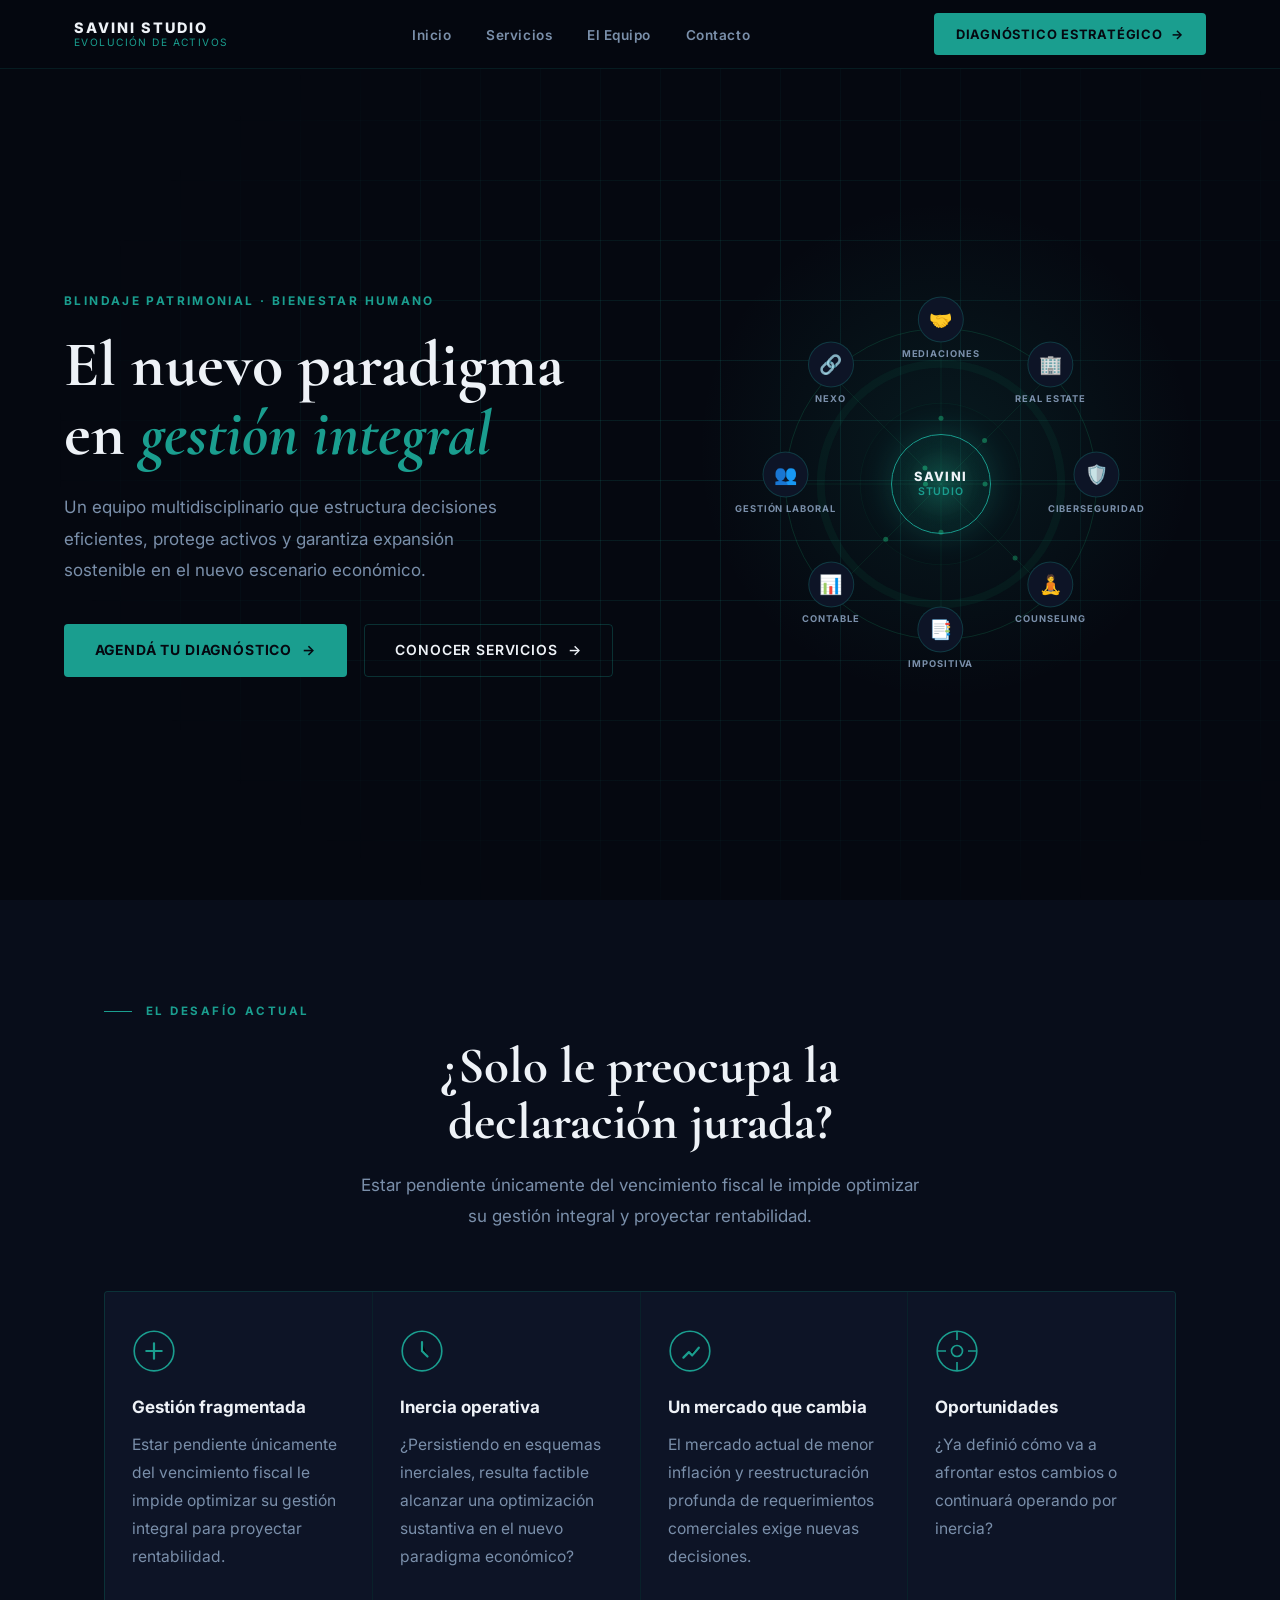
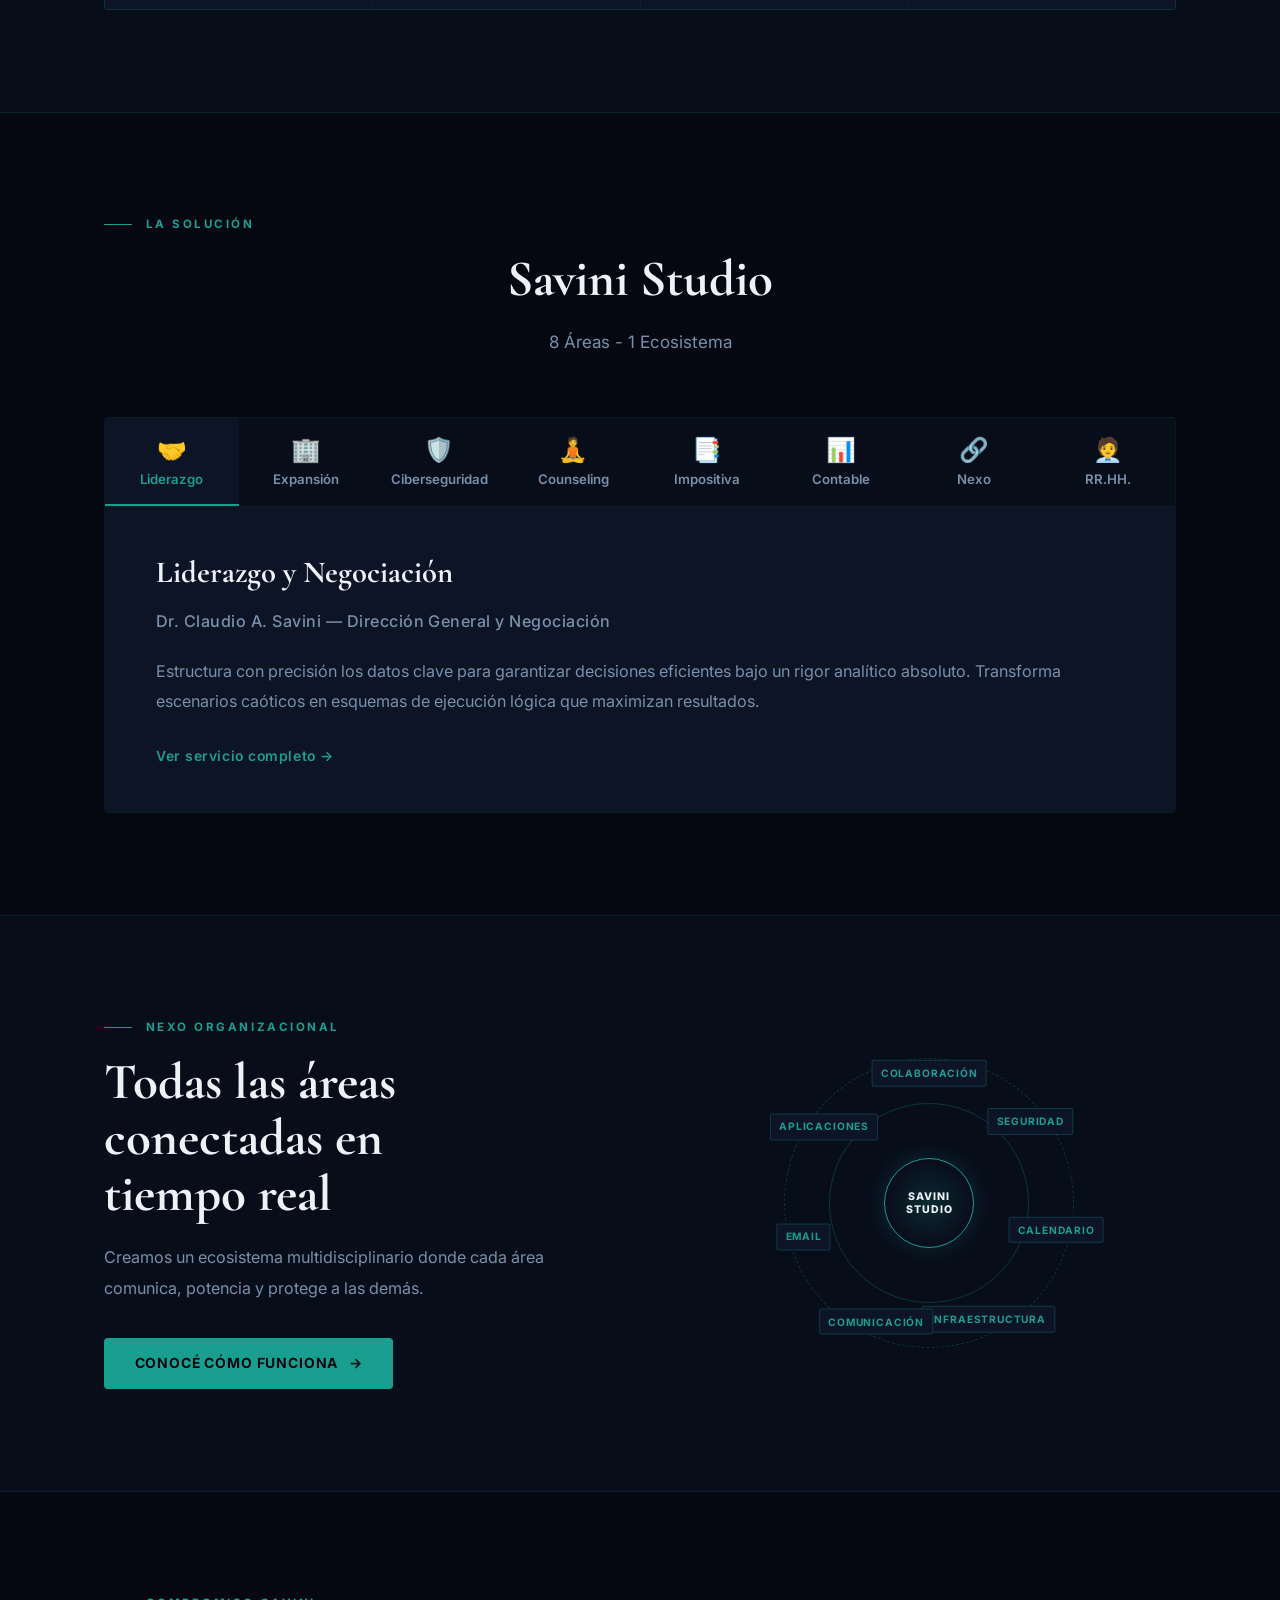
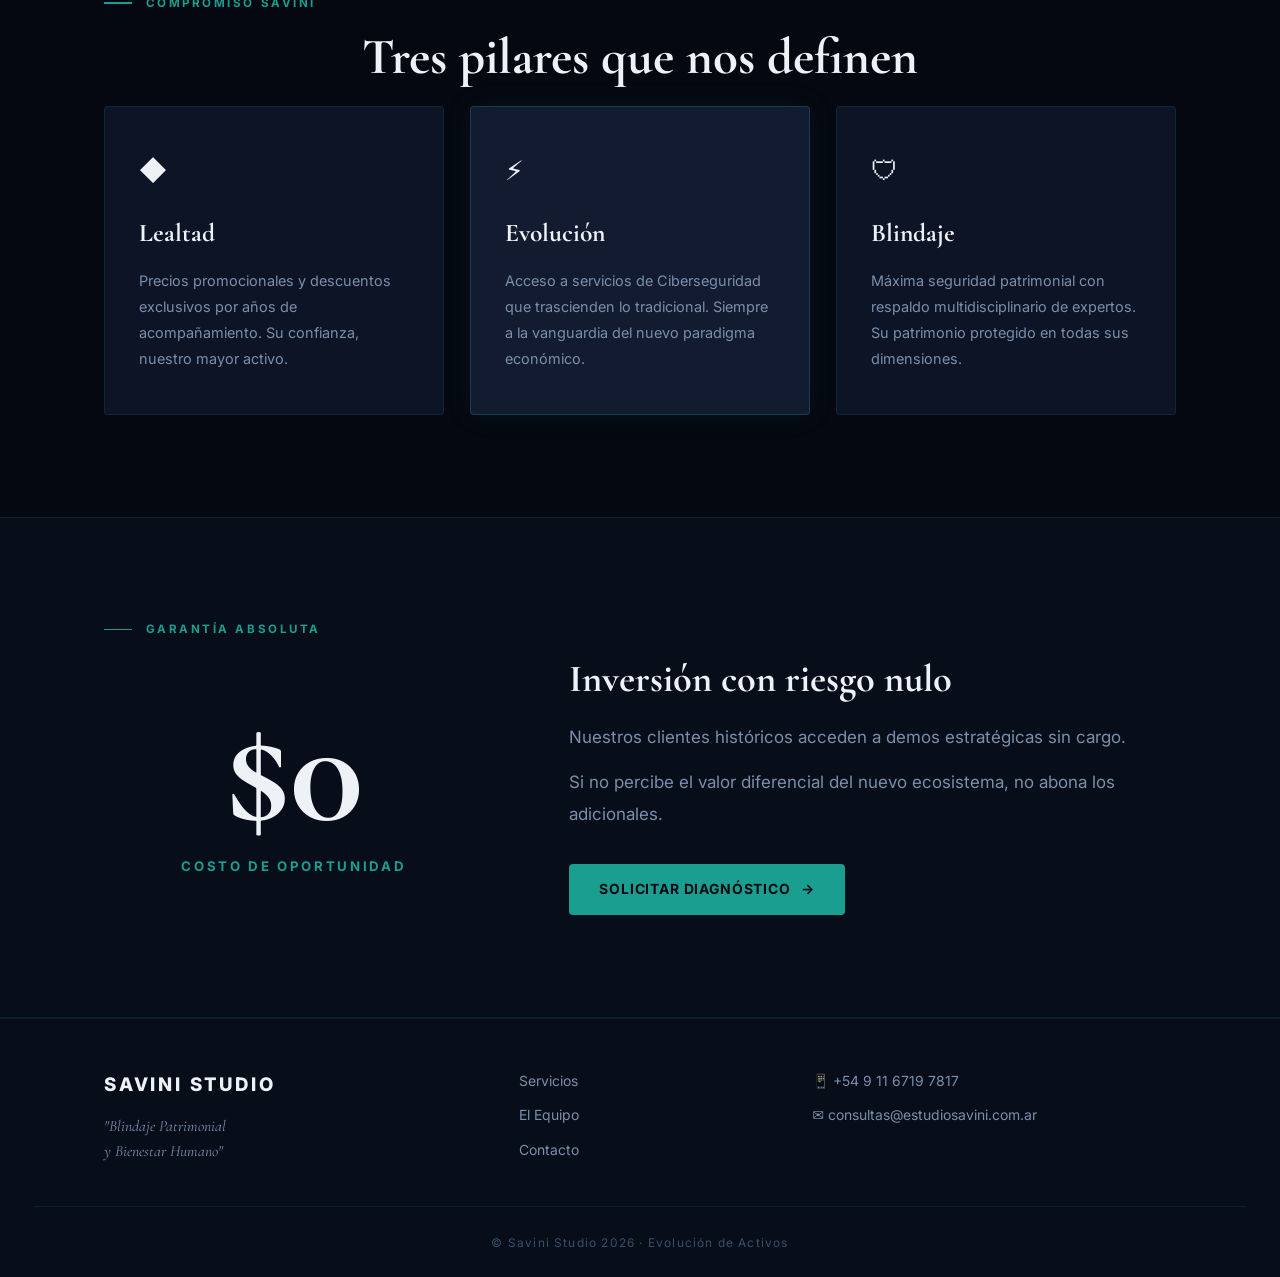
==== commit 3571ed10: "newpages" ====
--- a/index.html
+++ b/index.html
@@ -9,7 +9,7 @@
       href="https://fonts.googleapis.com/css2?family=Cormorant+Garamond:ital,wght@0,400;0,600;0,700;1,400;1,700&family=Syne:wght@400;600;700;800&display=swap"
       rel="stylesheet"
     />
-    <link rel="stylesheet" href="style.css" />
+    <link rel="stylesheet" href="css/style.css" />
   </head>
   <body>
     <!-- ═══════════════════════════════════════════
@@ -750,7 +750,6 @@
         <div class="footer-links">
           <a href="servicios.html">Servicios</a>
           <a href="equipo.html">El Equipo</a>
-          <a href="compromiso.html">Compromiso</a>
           <a href="contacto.html">Contacto</a>
         </div>
         <div class="footer-contact">
@@ -763,6 +762,6 @@
       <div class="footer-copy">© Savini Studio 2026 · Evolución de Activos</div>
     </footer>
 
-    <script src="main.js"></script>
+    <script src="js/main.js"></script>
   </body>
 </html>
--- a/css/style.css
+++ b/css/style.css
@@ -0,0 +1,848 @@
+/* ═══════════════════════════════════════════
+   SAVINI STUDIO — style.css
+═══════════════════════════════════════════ */
+
+@import url('https://fonts.googleapis.com/css2?family=Cormorant+Garamond:ital,wght@0,400;0,600;0,700;1,400;1,700&family=Inter:wght@300;400;500;600;700&display=swap');
+
+/* ── Variables ── */
+:root {
+  /* Fondos — azul profundo oscuro */
+  --bg:        #050810;
+  --bg2:       #080d1a;
+  --bg3:       #0d1426;
+  --bg4:       #121b30;
+
+  /* Acento — verde petróleo */
+  --green:     #1a9e8f;
+  --green2:    #22c4b2;
+  --green-dim: rgba(26, 158, 143, 0.15);
+  --green-glow:rgba(26, 158, 143, 0.06);
+
+  /* Textos */
+  --white:     #eef2f7;
+  --gray:      #7a8faa;
+  --gray2:     #3a4f6a;
+
+  /* Bordes */
+  --border:    rgba(26, 158, 143, 0.14);
+  --border2:   rgba(26, 158, 143, 0.28);
+
+  --font-display: 'Cormorant Garamond', Georgia, serif;
+  --font-ui:      'Inter', system-ui, sans-serif;
+
+  --radius: 4px;
+  --transition: 0.3s cubic-bezier(0.4, 0, 0.2, 1);
+}
+
+/* ── Reset ── */
+*, *::before, *::after { margin: 0; padding: 0; box-sizing: border-box; }
+html { scroll-behavior: smooth; font-size: 17px; }
+body {
+  background: var(--bg);
+  color: var(--white);
+  font-family: var(--font-ui);
+  overflow-x: hidden;
+  line-height: 1.6;
+  -webkit-font-smoothing: antialiased;
+}
+a { text-decoration: none; color: inherit; }
+ul { list-style: none; }
+img { display: block; max-width: 100%; }
+
+/* ── Utility ── */
+.container { max-width: 1140px; margin: 0 auto; padding: 0 2rem; }
+.section { padding: 6rem 2rem; }
+
+.section-eyebrow {
+  font-family: var(--font-ui);
+  font-size: 0.68rem;
+  font-weight: 700;
+  letter-spacing: 0.22em;
+  text-transform: uppercase;
+  color: var(--green);
+  margin-bottom: 1rem;
+  display: flex;
+  align-items: center;
+  gap: 0.8rem;
+}
+.section-eyebrow::before {
+  content: '';
+  display: inline-block;
+  width: 28px; height: 1.5px;
+  background: var(--green);
+}
+.section-title {
+  font-family: var(--font-display);
+  font-size: clamp(2rem, 4vw, 3rem);
+  font-weight: 700;
+  line-height: 1.1;
+  margin-bottom: 1.2rem;
+  color: var(--white);
+}
+.section-title em { font-style: italic; color: var(--green); }
+.section-title.center { text-align: center; }
+.section-subtitle {
+  font-size: 1rem;
+  color: var(--gray);
+  max-width: 580px;
+  line-height: 1.8;
+  margin-bottom: 3.5rem;
+}
+.section-subtitle.center { text-align: center; margin-left: auto; margin-right: auto; }
+
+/* ── Buttons ── */
+.btn-primary {
+  display: inline-flex;
+  align-items: center;
+  gap: 0.6rem;
+  background: var(--green);
+  color: var(--bg);
+  font-family: var(--font-ui);
+  font-size: 0.82rem;
+  font-weight: 700;
+  letter-spacing: 0.06em;
+  text-transform: uppercase;
+  padding: 0.85rem 1.8rem;
+  border: none;
+  border-radius: var(--radius);
+  cursor: pointer;
+  transition: background var(--transition), transform var(--transition);
+}
+.btn-primary:hover { background: var(--green2); transform: translateY(-1px); }
+.btn-primary span { transition: transform var(--transition); }
+.btn-primary:hover span { transform: translateX(4px); }
+
+.btn-ghost {
+  display: inline-flex;
+  align-items: center;
+  gap: 0.6rem;
+  background: transparent;
+  color: var(--white);
+  font-family: var(--font-ui);
+  font-size: 0.82rem;
+  font-weight: 600;
+  letter-spacing: 0.06em;
+  text-transform: uppercase;
+  padding: 0.85rem 1.8rem;
+  border: 1px solid var(--border2);
+  border-radius: var(--radius);
+  cursor: pointer;
+  transition: border-color var(--transition), color var(--transition);
+}
+.btn-ghost:hover { border-color: var(--green); color: var(--green); }
+
+.btn-nav {
+  display: inline-flex;
+  align-items: center;
+  gap: 0.5rem;
+  background: var(--green);
+  color: var(--bg);
+  font-family: var(--font-ui);
+  font-size: 0.76rem;
+  font-weight: 700;
+  letter-spacing: 0.06em;
+  text-transform: uppercase;
+  padding: 0.6rem 1.3rem;
+  border-radius: var(--radius);
+  transition: background var(--transition);
+  white-space: nowrap;
+}
+.btn-nav:hover { background: var(--green2); }
+
+/* ══════════════════════════════════════
+   NAV
+══════════════════════════════════════ */
+.nav-wrapper {
+  position: fixed;
+  top: 0; left: 0; right: 0;
+  z-index: 200;
+  background: rgba(5, 8, 16, 0.92);
+  backdrop-filter: blur(14px);
+  border-bottom: 1px solid var(--border);
+}
+.nav {
+  max-width: 1200px;
+  margin: 0 auto;
+  padding: 0 2rem;
+  height: 68px;
+  display: flex;
+  align-items: center;
+  justify-content: space-between;
+  gap: 2rem;
+}
+.nav-logo {
+  display: flex;
+  align-items: center;
+  gap: 0.75rem;
+  flex-shrink: 0;
+}
+.nav-logo-icon { width: 36px; height: 36px; }
+.nav-logo-text { display: flex; flex-direction: column; line-height: 1; }
+.nav-logo-main {
+  font-family: var(--font-ui);
+  font-size: 0.85rem;
+  font-weight: 800;
+  letter-spacing: 0.14em;
+  color: var(--white);
+}
+.nav-logo-sub {
+  font-size: 0.6rem;
+  letter-spacing: 0.14em;
+  color: var(--green);
+  text-transform: uppercase;
+  margin-top: 2px;
+}
+.nav-links {
+  display: flex;
+  gap: 0.25rem;
+}
+.nav-link {
+  font-family: var(--font-ui);
+  font-size: 0.8rem;
+  font-weight: 600;
+  letter-spacing: 0.04em;
+  color: var(--gray);
+  padding: 0.4rem 0.9rem;
+  border-radius: var(--radius);
+  transition: color var(--transition);
+  position: relative;
+}
+.nav-link::after {
+  content: '';
+  position: absolute;
+  bottom: -2px; left: 50%; right: 50%;
+  height: 2px;
+  background: var(--green);
+  transition: left var(--transition), right var(--transition);
+}
+.nav-link:hover, .nav-link.active { color: var(--white); }
+.nav-link.active::after { left: 0.9rem; right: 0.9rem; }
+
+/* ── Burger ── */
+.nav-burger {
+  display: none;
+  flex-direction: column;
+  justify-content: center;
+  gap: 5px;
+  background: none;
+  border: none;
+  cursor: pointer;
+  padding: 8px;
+  width: 40px;
+  height: 40px;
+  position: relative;
+  z-index: 500;
+}
+.nav-burger span {
+  display: block;
+  width: 22px;
+  height: 2px;
+  background: var(--white);
+  border-radius: 2px;
+  transform-origin: center;
+  transition: transform 0.35s ease, opacity 0.25s ease, background 0.3s ease;
+  pointer-events: none;
+}
+
+/* Mobile menu */
+.nav-mobile-menu {
+  display: none;
+  flex-direction: column;
+  background: var(--bg2);
+  border-top: 1px solid var(--border);
+  padding: 1.5rem 2rem 2rem;
+  gap: 0.5rem;
+}
+.nav-mobile-menu.open { display: flex; }
+.nav-mobile-menu .nav-link {
+  font-size: 1rem;
+  padding: 0.7rem 0;
+  border-bottom: 1px solid var(--border);
+  color: var(--gray);
+}
+.nav-mobile-menu .nav-link:last-of-type { border-bottom: none; }
+.nav-mobile-menu .btn-nav {
+  margin-top: 1rem;
+  text-align: center;
+  justify-content: center;
+}
+
+/* Burger → X animation */
+.nav-burger.open span:nth-child(1) {
+  transform: translateY(7px) rotate(45deg);
+  background: var(--green);
+}
+.nav-burger.open span:nth-child(2) {
+  opacity: 0;
+  transform: scaleX(0);
+}
+.nav-burger.open span:nth-child(3) {
+  transform: translateY(-7px) rotate(-45deg);
+  background: var(--green);
+}
+
+/* ══════════════════════════════════════
+   HERO
+══════════════════════════════════════ */
+.hero {
+  min-height: 100vh;
+  padding-top: 68px;
+  display: grid;
+  grid-template-columns: 1fr 1fr;
+  align-items: center;
+  gap: 3rem;
+  padding-left: 5vw;
+  padding-right: 5vw;
+  position: relative;
+  overflow: hidden;
+}
+.hero-bg-grid {
+  position: absolute;
+  inset: 0;
+  background-image:
+    linear-gradient(var(--border) 1px, transparent 1px),
+    linear-gradient(90deg, var(--border) 1px, transparent 1px);
+  background-size: 60px 60px;
+  mask-image: radial-gradient(ellipse 70% 70% at 60% 50%, black 20%, transparent 80%);
+  pointer-events: none;
+}
+.hero-glow {
+  position: absolute;
+  right: 5%; top: 50%;
+  transform: translateY(-50%);
+  width: 540px; height: 540px;
+  background: radial-gradient(circle, rgba(26,158,143,0.12) 0%, transparent 65%);
+  pointer-events: none;
+}
+.hero-content {
+  position: relative;
+  z-index: 2;
+  animation: fadeUp 0.9s ease both;
+}
+.hero-eyebrow {
+  font-size: 0.7rem;
+  font-weight: 700;
+  letter-spacing: 0.2em;
+  text-transform: uppercase;
+  color: var(--green);
+  margin-bottom: 1.2rem;
+}
+.hero-title {
+  font-family: var(--font-display);
+  font-size: clamp(2.6rem, 5vw, 4rem);
+  font-weight: 700;
+  line-height: 1.08;
+  margin-bottom: 1.4rem;
+  color: var(--white);
+}
+.hero-title em { font-style: italic; color: var(--green); }
+.hero-desc {
+  font-size: 1rem;
+  line-height: 1.85;
+  color: var(--gray);
+  max-width: 440px;
+  margin-bottom: 2.2rem;
+}
+.hero-actions { display: flex; gap: 1rem; flex-wrap: wrap; }
+
+/* ── Nodo Diagrama ── */
+.hero-diagram {
+  position: relative;
+  z-index: 2;
+  width: 420px; height: 420px;
+  margin: auto;
+  flex-shrink: 0;
+  animation: fadeIn 1.2s ease both 0.3s;
+}
+#nodeCanvas {
+  position: absolute;
+  inset: 0;
+  width: 100% !important;
+  height: 100% !important;
+}
+.node-center {
+  position: absolute;
+  top: 50%; left: 50%;
+  transform: translate(-50%, -50%);
+  width: 100px; height: 100px;
+  border-radius: 50%;
+  background: radial-gradient(circle, rgba(26,158,143,0.25) 0%, rgba(26,158,143,0.08) 60%, transparent 100%);
+  border: 1.5px solid var(--green);
+  display: flex;
+  flex-direction: column;
+  align-items: center;
+  justify-content: center;
+  z-index: 5;
+  box-shadow: 0 0 30px rgba(26,158,143,0.25), inset 0 0 20px rgba(26,158,143,0.08);
+}
+.node-center-name {
+  font-family: var(--font-ui);
+  font-size: 0.75rem;
+  font-weight: 800;
+  letter-spacing: 0.1em;
+  color: var(--white);
+  line-height: 1;
+}
+.node-center-sub {
+  font-family: var(--font-ui);
+  font-size: 0.62rem;
+  font-weight: 600;
+  letter-spacing: 0.08em;
+  color: var(--green);
+  line-height: 1;
+  margin-top: 3px;
+}
+.node-satellite {
+  position: absolute;
+  top: 50%; left: 50%;
+  z-index: 5;
+  display: flex;
+  flex-direction: column;
+  align-items: center;
+  gap: 4px;
+  cursor: default;
+}
+.sat-circle {
+  width: 46px; height: 46px;
+  border-radius: 50%;
+  background: var(--bg3);
+  border: 1px solid var(--border2);
+  display: flex;
+  align-items: center;
+  justify-content: center;
+  font-size: 1.1rem;
+  transition: border-color var(--transition), box-shadow var(--transition), transform var(--transition);
+}
+.node-satellite:hover .sat-circle {
+  border-color: var(--green);
+  box-shadow: 0 0 14px rgba(26,158,143,0.35);
+  transform: scale(1.1);
+}
+.sat-label {
+  font-family: var(--font-ui);
+  font-size: 0.55rem;
+  font-weight: 700;
+  letter-spacing: 0.1em;
+  color: var(--gray);
+  text-transform: uppercase;
+  white-space: nowrap;
+}
+
+/* ══════════════════════════════════════
+   PAIN
+══════════════════════════════════════ */
+.pain { background: var(--bg2); border-bottom: 1px solid var(--border); }
+.pain-grid {
+  display: grid;
+  grid-template-columns: repeat(4, 1fr);
+  gap: 1px;
+  background: var(--border);
+  border: 1px solid var(--border);
+  border-radius: var(--radius);
+  overflow: hidden;
+}
+.pain-card { background: var(--bg3); padding: 2.2rem 1.6rem; transition: background var(--transition); }
+.pain-card:hover { background: var(--bg4); }
+.pain-icon { width: 44px; height: 44px; margin-bottom: 1.2rem; }
+.pain-icon svg { width: 100%; height: 100%; }
+.pain-card h3 { font-family: var(--font-ui); font-size: 1rem; font-weight: 700; margin-bottom: 0.6rem; color: var(--white); }
+.pain-card p { font-size: 0.92rem; line-height: 1.8; color: var(--gray); }
+
+/* ══════════════════════════════════════
+   SERVICES
+══════════════════════════════════════ */
+.services { background: var(--bg); }
+.services-grid {
+  display: grid;
+  grid-template-columns: repeat(4, 1fr);
+  gap: 1px;
+  background: var(--border);
+  border: 1px solid var(--border);
+  border-radius: var(--radius);
+  overflow: hidden;
+}
+.service-card {
+  background: var(--bg3);
+  padding: 2rem 1.5rem;
+  display: flex;
+  flex-direction: column;
+  gap: 0.6rem;
+  transition: background var(--transition);
+  position: relative;
+  overflow: hidden;
+}
+.service-card::after {
+  content: '';
+  position: absolute;
+  bottom: 0; left: 0; right: 0;
+  height: 2px;
+  background: var(--green);
+  transform: scaleX(0);
+  transform-origin: left;
+  transition: transform var(--transition);
+}
+.service-card:hover { background: var(--bg4); }
+.service-card:hover::after { transform: scaleX(1); }
+.sc-icon { font-size: 1.6rem; line-height: 1; margin-bottom: 0.4rem; }
+.sc-title { font-family: var(--font-display); font-size: 1.25rem; font-weight: 700; color: var(--white); line-height: 1.2; }
+.sc-desc { font-size: 0.92rem; line-height: 1.8; color: var(--gray); flex: 1; }
+.sc-name { font-size: 0.78rem; font-weight: 600; letter-spacing: 0.06em; color: var(--green); text-transform: uppercase; margin-top: auto; }
+
+/* ══════════════════════════════════════
+   ACORDEÓN SERVICIOS
+══════════════════════════════════════ */
+.accordion {
+  border: 1px solid var(--border);
+  border-radius: var(--radius);
+  overflow: hidden;
+}
+.acc-item { border-bottom: 1px solid var(--border); }
+.acc-item:last-child { border-bottom: none; }
+
+.acc-header {
+  width: 100%;
+  background: var(--bg3);
+  border: none;
+  padding: 1.4rem 2rem;
+  display: flex;
+  align-items: center;
+  gap: 1.2rem;
+  cursor: pointer;
+  text-align: left;
+  transition: background var(--transition);
+}
+.acc-header:hover { background: var(--bg4); }
+.acc-item.acc-open .acc-header { background: var(--bg4); border-left: 3px solid var(--green); }
+.acc-item:not(.acc-open) .acc-header { border-left: 3px solid transparent; }
+
+/* Ícono con fondo visible */
+.acc-icon {
+  width: 44px; height: 44px;
+  border-radius: 50%;
+  background: var(--green-dim);
+  border: 1px solid var(--border2);
+  display: flex;
+  align-items: center;
+  justify-content: center;
+  font-size: 1.3rem;
+  flex-shrink: 0;
+  transition: background var(--transition), border-color var(--transition);
+  filter: none; /* fuerza emojis a color completo */
+}
+.acc-item.acc-open .acc-icon {
+  background: rgba(26,158,143,0.25);
+  border-color: var(--green);
+}
+
+.acc-title {
+  font-family: var(--font-display);
+  font-size: 1.3rem;
+  font-weight: 700;
+  color: var(--white);
+  flex: 1;
+}
+.acc-name {
+  font-size: 0.78rem;
+  font-weight: 500;
+  color: var(--green);
+  letter-spacing: 0.04em;
+  white-space: nowrap;
+}
+
+/* Botón toggle visible con texto */
+.acc-toggle {
+  display: flex;
+  align-items: center;
+  gap: 0.4rem;
+  background: var(--green-dim);
+  border: 1px solid var(--border2);
+  border-radius: 20px;
+  padding: 0.35rem 0.9rem;
+  flex-shrink: 0;
+  transition: background var(--transition);
+}
+.acc-item.acc-open .acc-toggle { background: rgba(26,158,143,0.25); }
+.acc-toggle-text {
+  font-size: 0.72rem;
+  font-weight: 600;
+  letter-spacing: 0.06em;
+  text-transform: uppercase;
+  color: var(--green);
+}
+.acc-toggle-arrow {
+  font-size: 0.8rem;
+  color: var(--green);
+  display: inline-block;
+  transition: transform var(--transition);
+  line-height: 1;
+}
+.acc-item.acc-open .acc-toggle-arrow { transform: rotate(180deg); }
+
+.acc-body {
+  display: none;
+  padding: 1.5rem 2rem 1.8rem calc(2rem + 44px + 1.2rem);
+  background: var(--bg2);
+  border-top: 1px solid var(--border);
+}
+.acc-item.acc-open .acc-body { display: block; }
+.acc-body p { font-size: 0.95rem; line-height: 1.85; color: var(--gray); margin-bottom: 1.2rem; }
+.acc-link {
+  font-size: 0.82rem;
+  font-weight: 600;
+  color: var(--green);
+  letter-spacing: 0.04em;
+  transition: opacity var(--transition);
+}
+.acc-link:hover { opacity: 0.75; }
+
+/* ══════════════════════════════════════
+   NEXO
+══════════════════════════════════════ */
+.nexo { background: var(--bg2); border-top: 1px solid var(--border); border-bottom: 1px solid var(--border); }
+.nexo-grid { display: grid; grid-template-columns: 1fr 1fr; gap: 5rem; align-items: center; }
+.nexo-desc { font-size: 0.95rem; line-height: 1.9; color: var(--gray); margin-bottom: 2rem; }
+.nexo-visual { display: flex; justify-content: center; align-items: center; }
+.nexo-diagram { position: relative; width: 320px; height: 320px; }
+.nexo-ring {
+  position: absolute;
+  top: 50%; left: 50%;
+  transform: translate(-50%, -50%);
+  border-radius: 50%;
+  border: 1px solid var(--border2);
+  animation: spinSlow linear infinite;
+}
+.nexo-ring-outer { width: 290px; height: 290px; animation-duration: 30s; border-style: dashed; }
+.nexo-ring-mid   { width: 200px; height: 200px; animation-duration: 20s; animation-direction: reverse; }
+.nexo-center-box {
+  position: absolute;
+  top: 50%; left: 50%;
+  transform: translate(-50%, -50%);
+  width: 90px; height: 90px;
+  border-radius: 50%;
+  background: radial-gradient(circle, rgba(26,158,143,0.2) 0%, transparent 70%);
+  border: 1.5px solid var(--green);
+  display: flex;
+  flex-direction: column;
+  align-items: center;
+  justify-content: center;
+  z-index: 3;
+  box-shadow: 0 0 24px rgba(26,158,143,0.2);
+}
+.nexo-center-box span { font-family: var(--font-ui); font-size: 0.62rem; font-weight: 800; letter-spacing: 0.1em; color: var(--white); line-height: 1.3; }
+.nexo-dot {
+  position: absolute;
+  top: 50%; left: 50%;
+  transform: translate(-50%, -50%) rotate(var(--a)) translateY(-130px) rotate(calc(-1 * var(--a)));
+  z-index: 4;
+}
+.nexo-dot span {
+  display: block;
+  font-family: var(--font-ui);
+  font-size: 0.6rem;
+  font-weight: 700;
+  letter-spacing: 0.08em;
+  text-transform: uppercase;
+  color: var(--green);
+  white-space: nowrap;
+  background: var(--bg3);
+  border: 1px solid var(--border2);
+  padding: 4px 8px;
+  border-radius: 2px;
+}
+
+/* ══════════════════════════════════════
+   COMPROMISO
+══════════════════════════════════════ */
+.compromiso { background: var(--bg); }
+.comp-grid { display: grid; grid-template-columns: repeat(3, 1fr); gap: 1.5rem; }
+.comp-card {
+  background: var(--bg3);
+  border: 1px solid var(--border);
+  border-radius: var(--radius);
+  padding: 2.5rem 2rem;
+  transition: border-color var(--transition), transform var(--transition);
+}
+.comp-card:hover { border-color: var(--border2); transform: translateY(-3px); }
+.comp-card--featured { border-color: var(--border2); background: var(--bg4); box-shadow: 0 0 30px rgba(26,158,143,0.08); }
+.comp-icon-wrap { font-size: 1.6rem; margin-bottom: 1.2rem; display: block; }
+.comp-card h3 { font-family: var(--font-display); font-size: 1.5rem; font-weight: 700; margin-bottom: 0.8rem; color: var(--white); }
+.comp-card p { font-size: 0.85rem; line-height: 1.8; color: var(--gray); }
+
+/* ══════════════════════════════════════
+   GARANTÍA
+══════════════════════════════════════ */
+.garantia {
+  background: var(--bg2);
+  border-top: 1px solid var(--border);
+  border-bottom: 1px solid var(--border);
+}
+.garantia-grid {
+  display: grid;
+  grid-template-columns: 1fr 1.6fr;
+  gap: 5rem;
+  align-items: center;
+}
+.garantia-left { text-align: center; }
+.garantia-numero {
+  font-family: var(--font-display);
+  font-size: clamp(5rem, 12vw, 9rem);
+  font-weight: 700;
+  color: var(--white);
+  line-height: 1;
+  margin-bottom: 0.5rem;
+}
+.garantia-sub {
+  font-family: var(--font-ui);
+  font-size: 0.78rem;
+  font-weight: 700;
+  letter-spacing: 0.2em;
+  text-transform: uppercase;
+  color: var(--green);
+}
+.garantia-right h2 {
+  font-family: var(--font-display);
+  font-size: clamp(1.8rem, 3vw, 2.5rem);
+  font-weight: 700;
+  color: var(--white);
+  margin-bottom: 1.2rem;
+  line-height: 1.2;
+}
+.garantia-right p {
+  font-size: 1rem;
+  line-height: 1.85;
+  color: var(--gray);
+  margin-bottom: 0.8rem;
+}
+.garantia-right p:last-of-type { margin-bottom: 2rem; }
+
+@media (max-width: 768px) {
+  .garantia-grid { grid-template-columns: 1fr; gap: 2rem; text-align: center; }
+}
+
+
+
+/* ══════════════════════════════════════
+   FOOTER
+══════════════════════════════════════ */
+.footer { background: var(--bg2); border-top: 1px solid var(--border); padding: 3rem 2rem 1.5rem; }
+.footer-grid { display: grid; grid-template-columns: 1.5fr 1fr 1.5fr; gap: 3rem; margin-bottom: 2.5rem; }
+.footer-tagline { font-family: var(--font-display); font-size: 0.92rem; font-style: italic; color: var(--gray); margin-top: 0.8rem; line-height: 1.6; }
+.footer-links { display: flex; flex-direction: column; gap: 0.7rem; }
+.footer-links a { font-size: 0.82rem; color: var(--gray); transition: color var(--transition); }
+.footer-links a:hover { color: var(--green); }
+.footer-contact { display: flex; flex-direction: column; gap: 0.7rem; }
+.footer-contact a { font-size: 0.82rem; color: var(--gray); transition: color var(--transition); }
+.footer-contact a:hover { color: var(--green); }
+.footer-copy { text-align: center; font-size: 0.7rem; letter-spacing: 0.1em; color: var(--gray2); padding-top: 1.5rem; border-top: 1px solid var(--border); }
+
+/* ══════════════════════════════════════
+   ANIMACIONES
+══════════════════════════════════════ */
+@keyframes fadeUp { from { opacity: 0; transform: translateY(28px); } to { opacity: 1; transform: translateY(0); } }
+@keyframes fadeIn { from { opacity: 0; } to { opacity: 1; } }
+@keyframes spinSlow {
+  from { transform: translate(-50%, -50%) rotate(0deg); }
+  to   { transform: translate(-50%, -50%) rotate(360deg); }
+}
+.reveal { opacity: 0; transform: translateY(24px); transition: opacity 0.7s ease, transform 0.7s ease; }
+.reveal.visible { opacity: 1; transform: translateY(0); }
+
+/* ══════════════════════════════════════
+   RESPONSIVE
+══════════════════════════════════════ */
+@media (max-width: 1024px) {
+  .hero { grid-template-columns: 1fr; padding: 8rem 2rem 4rem; text-align: center; }
+  .hero-desc { margin-left: auto; margin-right: auto; }
+  .hero-actions { justify-content: center; }
+  .hero-diagram { width: 320px; height: 320px; margin: 2rem auto 0; }
+  .nexo-grid { grid-template-columns: 1fr; gap: 3rem; }
+  .services-grid { grid-template-columns: repeat(2, 1fr); }
+  .pain-grid { grid-template-columns: repeat(2, 1fr); }
+}
+
+@media (max-width: 768px) {
+  /* Ocultar nav desktop, mostrar burger */
+  .nav-links, .btn-nav { display: none !important; }
+  .nav-burger { display: flex !important; }
+
+  /* Panel móvil */
+  .nav-mobile-menu { display: none; }
+  .nav-mobile-menu.open { display: flex; }
+
+  .services-grid { grid-template-columns: 1fr; }
+  .pain-grid { grid-template-columns: 1fr; }
+  .comp-grid { grid-template-columns: 1fr; }
+  .footer-grid { grid-template-columns: 1fr; gap: 2rem; }
+  .cta-inner { flex-direction: column; text-align: center; }
+  .trust-bar { flex-direction: column; gap: 1rem; align-items: flex-start; }
+  .section-title { font-size: 1.8rem; }
+  .hero-diagram { width: 260px; height: 260px; }
+  .node-center { width: 76px; height: 76px; }
+}
+
+
+/* ══════════════════════════════════════
+   TABS SERVICIOS
+══════════════════════════════════════ */
+.tabs { border: 1px solid var(--border); border-radius: var(--radius); overflow: hidden; }
+
+.tabs-nav {
+  display: flex;
+  background: var(--bg2);
+  border-bottom: 1px solid var(--border);
+  overflow-x: auto;
+  scrollbar-width: none;
+}
+.tabs-nav::-webkit-scrollbar { display: none; }
+
+.tab-btn {
+  flex: 1;
+  min-width: 120px;
+  padding: 1rem 0.8rem;
+  background: none;
+  border: none;
+  border-bottom: 2px solid transparent;
+  color: var(--gray);
+  font-family: var(--font-ui);
+  font-size: 0.78rem;
+  font-weight: 600;
+  cursor: pointer;
+  display: flex;
+  flex-direction: column;
+  align-items: center;
+  gap: 0.4rem;
+  transition: color var(--transition), border-color var(--transition), background var(--transition);
+  white-space: nowrap;
+}
+.tab-btn span { font-size: 1.4rem; }
+.tab-btn:hover { color: var(--white); background: var(--bg3); }
+.tab-btn.active {
+  color: var(--green);
+  border-bottom-color: var(--green);
+  background: var(--bg3);
+}
+
+.tabs-content { background: var(--bg3); }
+.tab-panel { display: none; }
+.tab-panel.active { display: block; }
+.tab-panel-inner { padding: 2.5rem 3rem; }
+.tab-panel-inner h3 {
+  font-family: var(--font-display);
+  font-size: 1.8rem;
+  font-weight: 700;
+  color: var(--white);
+  margin-bottom: 0.5rem;
+}
+.tab-professional {
+  font-size: 0.82rem;
+  color: var(--green);
+  font-weight: 500;
+  margin-bottom: 1.2rem !important;
+  letter-spacing: 0.03em;
+}
+.tab-panel-inner p {
+  font-size: 0.95rem;
+  line-height: 1.85;
+  color: var(--gray);
+  margin-bottom: 1.5rem;
+}
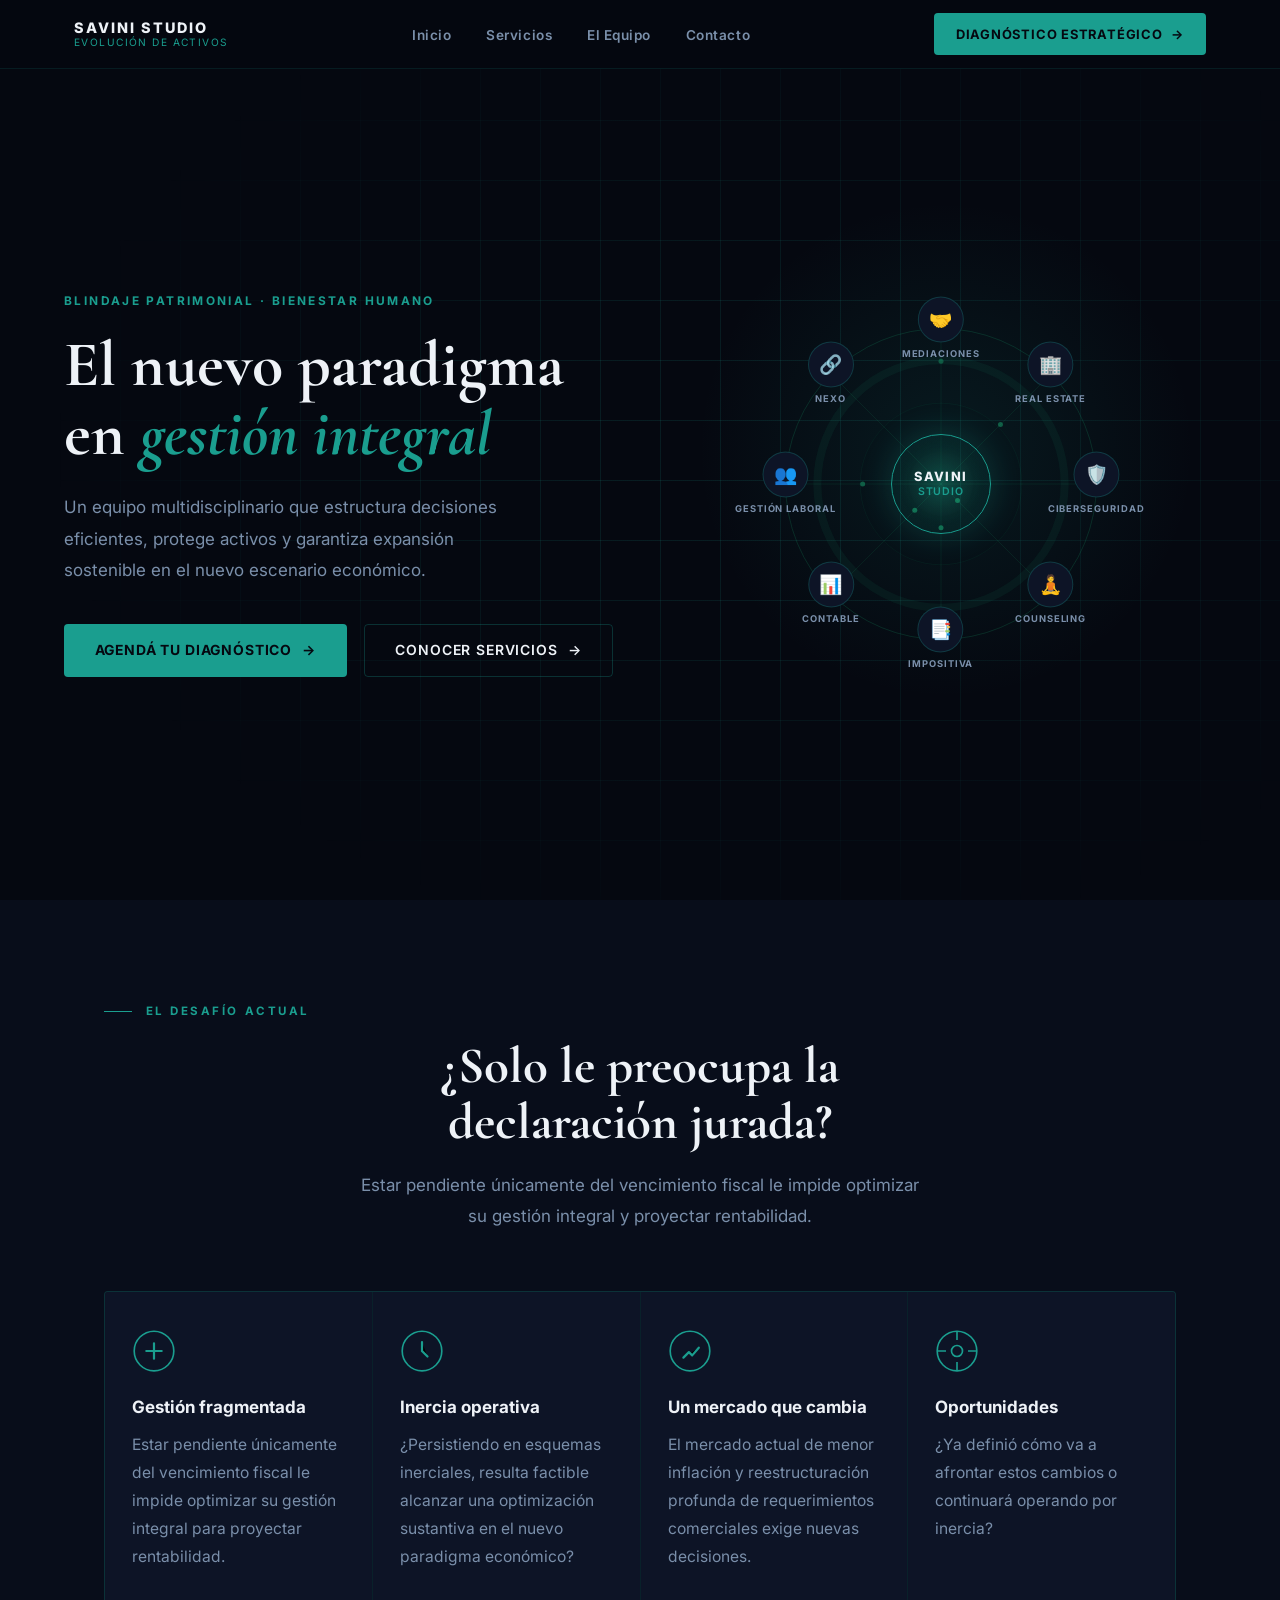
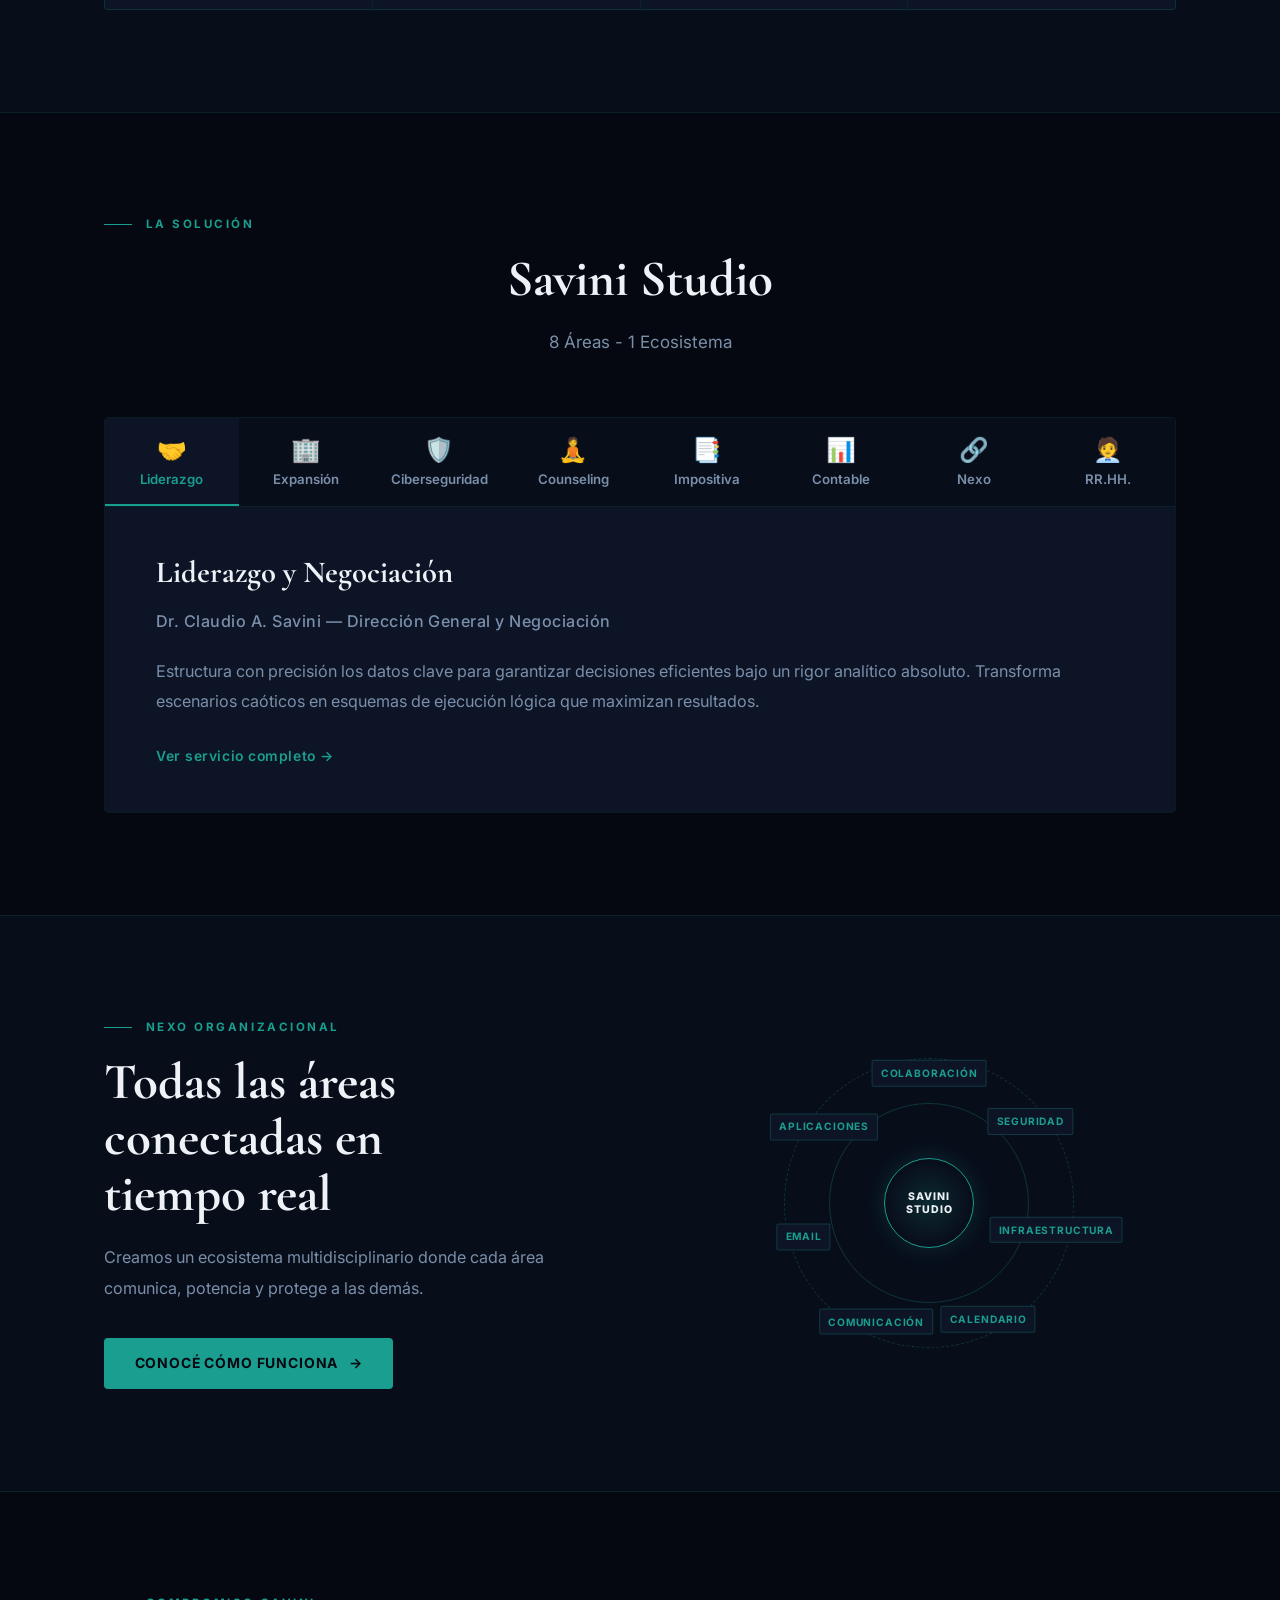
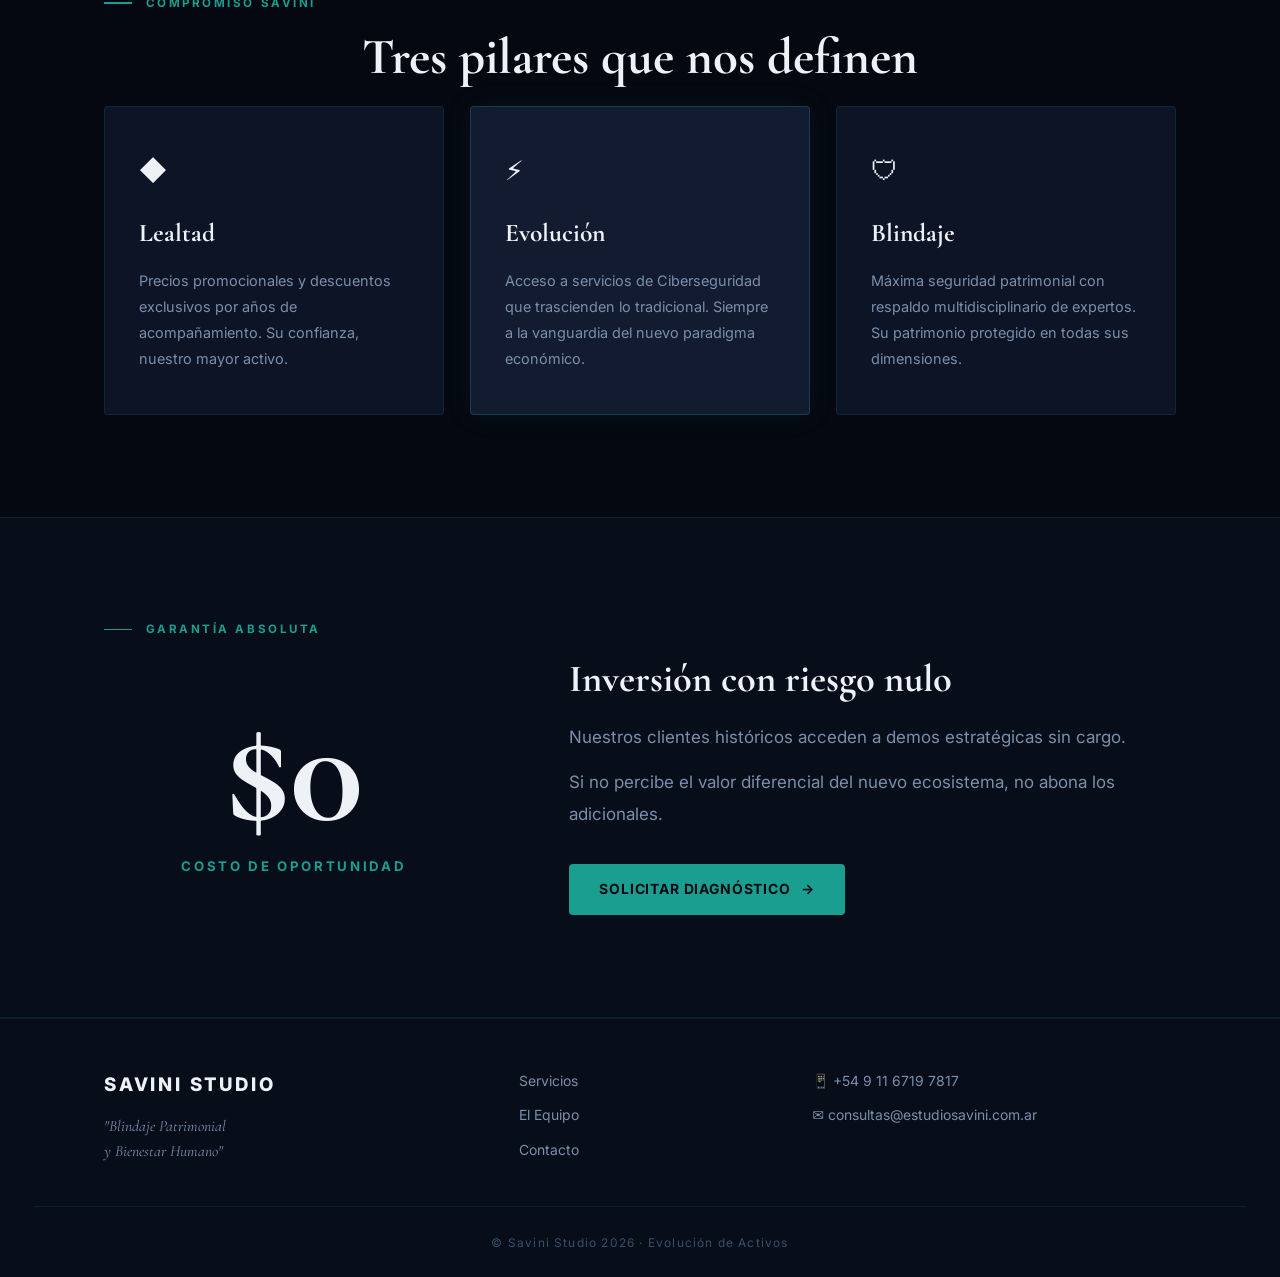
==== commit 45e2d17d: "changes" ====
--- a/index.html
+++ b/index.html
@@ -276,7 +276,7 @@
     </section>
 
     <!-- ═══════════════════════════════════════════
-       Sección Servicios (acordeón)
+       Sección Servicios (Acordeon y Tabs)
   ═══════════════════════════════════════════ -->
     <section class="services section">
       <div class="container">
@@ -287,9 +287,8 @@
         <p class="section-subtitle center">
           8 Áreas - 1 Ecosistema
         </p>
-        <!--ACORDEÓN !!! OPÇIÓN-->
-        <template>
-          <div class="accordion">
+        <!--ACORDEÓN !! OPÇIÓN mobile-->
+          <div class="accordion accordion-mobile">
             <div class="acc-item acc-open">
               <button class="acc-header">
                 <span class="acc-icon">🤝</span>
@@ -454,8 +453,7 @@
               </div>
             </div>
           </div>
-        </template>
-        <!-- TABS !!! OPCIÓN B -->
+        <!-- TABS OPCIÓN B -->
         <div class="tabs">
           <div class="tabs-nav">
             <button class="tab-btn active" data-tab="0">
@@ -645,10 +643,10 @@
               <span>Seguridad</span>
             </div>
             <div class="nexo-dot" style="--a: 102deg">
+              <span>Infraestructura</span>
+            </div>
+            <div class="nexo-dot" style="--a: 153deg">
               <span>Calendario</span>
-            </div>
-            <div class="nexo-dot" style="--a: 153deg">
-              <span>Infraestructura</span>
             </div>
             <div class="nexo-dot" style="--a: 204deg">
               <span>Comunicación</span>
--- a/css/style.css
+++ b/css/style.css
@@ -2,41 +2,50 @@
    SAVINI STUDIO — style.css
 ═══════════════════════════════════════════ */
 
-@import url('https://fonts.googleapis.com/css2?family=Cormorant+Garamond:ital,wght@0,400;0,600;0,700;1,400;1,700&family=Inter:wght@300;400;500;600;700&display=swap');
+@import url("https://fonts.googleapis.com/css2?family=Cormorant+Garamond:ital,wght@0,400;0,600;0,700;1,400;1,700&family=Inter:wght@300;400;500;600;700&display=swap");
 
 /* ── Variables ── */
 :root {
   /* Fondos — azul profundo oscuro */
-  --bg:        #050810;
-  --bg2:       #080d1a;
-  --bg3:       #0d1426;
-  --bg4:       #121b30;
+  --bg: #050810;
+  --bg2: #080d1a;
+  --bg3: #0d1426;
+  --bg4: #121b30;
 
   /* Acento — verde petróleo */
-  --green:     #1a9e8f;
-  --green2:    #22c4b2;
+  --green: #1a9e8f;
+  --green2: #22c4b2;
   --green-dim: rgba(26, 158, 143, 0.15);
-  --green-glow:rgba(26, 158, 143, 0.06);
+  --green-glow: rgba(26, 158, 143, 0.06);
 
   /* Textos */
-  --white:     #eef2f7;
-  --gray:      #7a8faa;
-  --gray2:     #3a4f6a;
+  --white: #eef2f7;
+  --gray: #7a8faa;
+  --gray2: #3a4f6a;
 
   /* Bordes */
-  --border:    rgba(26, 158, 143, 0.14);
-  --border2:   rgba(26, 158, 143, 0.28);
-
-  --font-display: 'Cormorant Garamond', Georgia, serif;
-  --font-ui:      'Inter', system-ui, sans-serif;
+  --border: rgba(26, 158, 143, 0.14);
+  --border2: rgba(26, 158, 143, 0.28);
+
+  --font-display: "Cormorant Garamond", Georgia, serif;
+  --font-ui: "Inter", system-ui, sans-serif;
 
   --radius: 4px;
   --transition: 0.3s cubic-bezier(0.4, 0, 0.2, 1);
 }
 
 /* ── Reset ── */
-*, *::before, *::after { margin: 0; padding: 0; box-sizing: border-box; }
-html { scroll-behavior: smooth; font-size: 17px; }
+*,
+*::before,
+*::after {
+  margin: 0;
+  padding: 0;
+  box-sizing: border-box;
+}
+html {
+  scroll-behavior: smooth;
+  font-size: 17px;
+}
 body {
   background: var(--bg);
   color: var(--white);
@@ -45,13 +54,27 @@
   line-height: 1.6;
   -webkit-font-smoothing: antialiased;
 }
-a { text-decoration: none; color: inherit; }
-ul { list-style: none; }
-img { display: block; max-width: 100%; }
+a {
+  text-decoration: none;
+  color: inherit;
+}
+ul {
+  list-style: none;
+}
+img {
+  display: block;
+  max-width: 100%;
+}
 
 /* ── Utility ── */
-.container { max-width: 1140px; margin: 0 auto; padding: 0 2rem; }
-.section { padding: 6rem 2rem; }
+.container {
+  max-width: 1140px;
+  margin: 0 auto;
+  padding: 0 2rem;
+}
+.section {
+  padding: 6rem 2rem;
+}
 
 .section-eyebrow {
   font-family: var(--font-ui);
@@ -66,9 +89,10 @@
   gap: 0.8rem;
 }
 .section-eyebrow::before {
-  content: '';
+  content: "";
   display: inline-block;
-  width: 28px; height: 1.5px;
+  width: 28px;
+  height: 1.5px;
   background: var(--green);
 }
 .section-title {
@@ -79,8 +103,13 @@
   margin-bottom: 1.2rem;
   color: var(--white);
 }
-.section-title em { font-style: italic; color: var(--green); }
-.section-title.center { text-align: center; }
+.section-title em {
+  font-style: italic;
+  color: var(--green);
+}
+.section-title.center {
+  text-align: center;
+}
 .section-subtitle {
   font-size: 1rem;
   color: var(--gray);
@@ -88,7 +117,11 @@
   line-height: 1.8;
   margin-bottom: 3.5rem;
 }
-.section-subtitle.center { text-align: center; margin-left: auto; margin-right: auto; }
+.section-subtitle.center {
+  text-align: center;
+  margin-left: auto;
+  margin-right: auto;
+}
 
 /* ── Buttons ── */
 .btn-primary {
@@ -106,11 +139,20 @@
   border: none;
   border-radius: var(--radius);
   cursor: pointer;
-  transition: background var(--transition), transform var(--transition);
-}
-.btn-primary:hover { background: var(--green2); transform: translateY(-1px); }
-.btn-primary span { transition: transform var(--transition); }
-.btn-primary:hover span { transform: translateX(4px); }
+  transition:
+    background var(--transition),
+    transform var(--transition);
+}
+.btn-primary:hover {
+  background: var(--green2);
+  transform: translateY(-1px);
+}
+.btn-primary span {
+  transition: transform var(--transition);
+}
+.btn-primary:hover span {
+  transform: translateX(4px);
+}
 
 .btn-ghost {
   display: inline-flex;
@@ -127,9 +169,14 @@
   border: 1px solid var(--border2);
   border-radius: var(--radius);
   cursor: pointer;
-  transition: border-color var(--transition), color var(--transition);
-}
-.btn-ghost:hover { border-color: var(--green); color: var(--green); }
+  transition:
+    border-color var(--transition),
+    color var(--transition);
+}
+.btn-ghost:hover {
+  border-color: var(--green);
+  color: var(--green);
+}
 
 .btn-nav {
   display: inline-flex;
@@ -147,14 +194,18 @@
   transition: background var(--transition);
   white-space: nowrap;
 }
-.btn-nav:hover { background: var(--green2); }
+.btn-nav:hover {
+  background: var(--green2);
+}
 
 /* ══════════════════════════════════════
    NAV
 ══════════════════════════════════════ */
 .nav-wrapper {
   position: fixed;
-  top: 0; left: 0; right: 0;
+  top: 0;
+  left: 0;
+  right: 0;
   z-index: 200;
   background: rgba(5, 8, 16, 0.92);
   backdrop-filter: blur(14px);
@@ -176,8 +227,15 @@
   gap: 0.75rem;
   flex-shrink: 0;
 }
-.nav-logo-icon { width: 36px; height: 36px; }
-.nav-logo-text { display: flex; flex-direction: column; line-height: 1; }
+.nav-logo-icon {
+  width: 36px;
+  height: 36px;
+}
+.nav-logo-text {
+  display: flex;
+  flex-direction: column;
+  line-height: 1;
+}
 .nav-logo-main {
   font-family: var(--font-ui);
   font-size: 0.85rem;
@@ -208,15 +266,25 @@
   position: relative;
 }
 .nav-link::after {
-  content: '';
+  content: "";
   position: absolute;
-  bottom: -2px; left: 50%; right: 50%;
+  bottom: -2px;
+  left: 50%;
+  right: 50%;
   height: 2px;
   background: var(--green);
-  transition: left var(--transition), right var(--transition);
-}
-.nav-link:hover, .nav-link.active { color: var(--white); }
-.nav-link.active::after { left: 0.9rem; right: 0.9rem; }
+  transition:
+    left var(--transition),
+    right var(--transition);
+}
+.nav-link:hover,
+.nav-link.active {
+  color: var(--white);
+}
+.nav-link.active::after {
+  left: 0.9rem;
+  right: 0.9rem;
+}
 
 /* ── Burger ── */
 .nav-burger {
@@ -240,7 +308,10 @@
   background: var(--white);
   border-radius: 2px;
   transform-origin: center;
-  transition: transform 0.35s ease, opacity 0.25s ease, background 0.3s ease;
+  transition:
+    transform 0.35s ease,
+    opacity 0.25s ease,
+    background 0.3s ease;
   pointer-events: none;
 }
 
@@ -253,14 +324,18 @@
   padding: 1.5rem 2rem 2rem;
   gap: 0.5rem;
 }
-.nav-mobile-menu.open { display: flex; }
+.nav-mobile-menu.open {
+  display: flex;
+}
 .nav-mobile-menu .nav-link {
   font-size: 1rem;
   padding: 0.7rem 0;
   border-bottom: 1px solid var(--border);
   color: var(--gray);
 }
-.nav-mobile-menu .nav-link:last-of-type { border-bottom: none; }
+.nav-mobile-menu .nav-link:last-of-type {
+  border-bottom: none;
+}
 .nav-mobile-menu .btn-nav {
   margin-top: 1rem;
   text-align: center;
@@ -303,15 +378,25 @@
     linear-gradient(var(--border) 1px, transparent 1px),
     linear-gradient(90deg, var(--border) 1px, transparent 1px);
   background-size: 60px 60px;
-  mask-image: radial-gradient(ellipse 70% 70% at 60% 50%, black 20%, transparent 80%);
+  mask-image: radial-gradient(
+    ellipse 70% 70% at 60% 50%,
+    black 20%,
+    transparent 80%
+  );
   pointer-events: none;
 }
 .hero-glow {
   position: absolute;
-  right: 5%; top: 50%;
+  right: 5%;
+  top: 50%;
   transform: translateY(-50%);
-  width: 540px; height: 540px;
-  background: radial-gradient(circle, rgba(26,158,143,0.12) 0%, transparent 65%);
+  width: 540px;
+  height: 540px;
+  background: radial-gradient(
+    circle,
+    rgba(26, 158, 143, 0.12) 0%,
+    transparent 65%
+  );
   pointer-events: none;
 }
 .hero-content {
@@ -335,7 +420,10 @@
   margin-bottom: 1.4rem;
   color: var(--white);
 }
-.hero-title em { font-style: italic; color: var(--green); }
+.hero-title em {
+  font-style: italic;
+  color: var(--green);
+}
 .hero-desc {
   font-size: 1rem;
   line-height: 1.85;
@@ -343,13 +431,18 @@
   max-width: 440px;
   margin-bottom: 2.2rem;
 }
-.hero-actions { display: flex; gap: 1rem; flex-wrap: wrap; }
+.hero-actions {
+  display: flex;
+  gap: 1rem;
+  flex-wrap: wrap;
+}
 
 /* ── Nodo Diagrama ── */
 .hero-diagram {
   position: relative;
   z-index: 2;
-  width: 420px; height: 420px;
+  width: 420px;
+  height: 420px;
   margin: auto;
   flex-shrink: 0;
   animation: fadeIn 1.2s ease both 0.3s;
@@ -362,18 +455,27 @@
 }
 .node-center {
   position: absolute;
-  top: 50%; left: 50%;
+  top: 50%;
+  left: 50%;
   transform: translate(-50%, -50%);
-  width: 100px; height: 100px;
+  width: 100px;
+  height: 100px;
   border-radius: 50%;
-  background: radial-gradient(circle, rgba(26,158,143,0.25) 0%, rgba(26,158,143,0.08) 60%, transparent 100%);
+  background: radial-gradient(
+    circle,
+    rgba(26, 158, 143, 0.25) 0%,
+    rgba(26, 158, 143, 0.08) 60%,
+    transparent 100%
+  );
   border: 1.5px solid var(--green);
   display: flex;
   flex-direction: column;
   align-items: center;
   justify-content: center;
   z-index: 5;
-  box-shadow: 0 0 30px rgba(26,158,143,0.25), inset 0 0 20px rgba(26,158,143,0.08);
+  box-shadow:
+    0 0 30px rgba(26, 158, 143, 0.25),
+    inset 0 0 20px rgba(26, 158, 143, 0.08);
 }
 .node-center-name {
   font-family: var(--font-ui);
@@ -394,7 +496,8 @@
 }
 .node-satellite {
   position: absolute;
-  top: 50%; left: 50%;
+  top: 50%;
+  left: 50%;
   z-index: 5;
   display: flex;
   flex-direction: column;
@@ -403,7 +506,8 @@
   cursor: default;
 }
 .sat-circle {
-  width: 46px; height: 46px;
+  width: 46px;
+  height: 46px;
   border-radius: 50%;
   background: var(--bg3);
   border: 1px solid var(--border2);
@@ -411,11 +515,14 @@
   align-items: center;
   justify-content: center;
   font-size: 1.1rem;
-  transition: border-color var(--transition), box-shadow var(--transition), transform var(--transition);
+  transition:
+    border-color var(--transition),
+    box-shadow var(--transition),
+    transform var(--transition);
 }
 .node-satellite:hover .sat-circle {
   border-color: var(--green);
-  box-shadow: 0 0 14px rgba(26,158,143,0.35);
+  box-shadow: 0 0 14px rgba(26, 158, 143, 0.35);
   transform: scale(1.1);
 }
 .sat-label {
@@ -431,7 +538,10 @@
 /* ══════════════════════════════════════
    PAIN
 ══════════════════════════════════════ */
-.pain { background: var(--bg2); border-bottom: 1px solid var(--border); }
+.pain {
+  background: var(--bg2);
+  border-bottom: 1px solid var(--border);
+}
 .pain-grid {
   display: grid;
   grid-template-columns: repeat(4, 1fr);
@@ -441,17 +551,42 @@
   border-radius: var(--radius);
   overflow: hidden;
 }
-.pain-card { background: var(--bg3); padding: 2.2rem 1.6rem; transition: background var(--transition); }
-.pain-card:hover { background: var(--bg4); }
-.pain-icon { width: 44px; height: 44px; margin-bottom: 1.2rem; }
-.pain-icon svg { width: 100%; height: 100%; }
-.pain-card h3 { font-family: var(--font-ui); font-size: 1rem; font-weight: 700; margin-bottom: 0.6rem; color: var(--white); }
-.pain-card p { font-size: 0.92rem; line-height: 1.8; color: var(--gray); }
+.pain-card {
+  background: var(--bg3);
+  padding: 2.2rem 1.6rem;
+  transition: background var(--transition);
+}
+.pain-card:hover {
+  background: var(--bg4);
+}
+.pain-icon {
+  width: 44px;
+  height: 44px;
+  margin-bottom: 1.2rem;
+}
+.pain-icon svg {
+  width: 100%;
+  height: 100%;
+}
+.pain-card h3 {
+  font-family: var(--font-ui);
+  font-size: 1rem;
+  font-weight: 700;
+  margin-bottom: 0.6rem;
+  color: var(--white);
+}
+.pain-card p {
+  font-size: 0.92rem;
+  line-height: 1.8;
+  color: var(--gray);
+}
 
 /* ══════════════════════════════════════
    SERVICES
 ══════════════════════════════════════ */
-.services { background: var(--bg); }
+.services {
+  background: var(--bg);
+}
 .services-grid {
   display: grid;
   grid-template-columns: repeat(4, 1fr);
@@ -472,32 +607,69 @@
   overflow: hidden;
 }
 .service-card::after {
-  content: '';
+  content: "";
   position: absolute;
-  bottom: 0; left: 0; right: 0;
+  bottom: 0;
+  left: 0;
+  right: 0;
   height: 2px;
   background: var(--green);
   transform: scaleX(0);
   transform-origin: left;
   transition: transform var(--transition);
 }
-.service-card:hover { background: var(--bg4); }
-.service-card:hover::after { transform: scaleX(1); }
-.sc-icon { font-size: 1.6rem; line-height: 1; margin-bottom: 0.4rem; }
-.sc-title { font-family: var(--font-display); font-size: 1.25rem; font-weight: 700; color: var(--white); line-height: 1.2; }
-.sc-desc { font-size: 0.92rem; line-height: 1.8; color: var(--gray); flex: 1; }
-.sc-name { font-size: 0.78rem; font-weight: 600; letter-spacing: 0.06em; color: var(--green); text-transform: uppercase; margin-top: auto; }
+.service-card:hover {
+  background: var(--bg4);
+}
+.service-card:hover::after {
+  transform: scaleX(1);
+}
+.sc-icon {
+  font-size: 1.6rem;
+  line-height: 1;
+  margin-bottom: 0.4rem;
+}
+.sc-title {
+  font-family: var(--font-display);
+  font-size: 1.25rem;
+  font-weight: 700;
+  color: var(--white);
+  line-height: 1.2;
+}
+.sc-desc {
+  font-size: 0.92rem;
+  line-height: 1.8;
+  color: var(--gray);
+  flex: 1;
+}
+.sc-name {
+  font-size: 0.78rem;
+  font-weight: 600;
+  letter-spacing: 0.06em;
+  color: var(--green);
+  text-transform: uppercase;
+  margin-top: auto;
+}
 
 /* ══════════════════════════════════════
    ACORDEÓN SERVICIOS
 ══════════════════════════════════════ */
+/* Acordeón solo en mobile, tabs solo en desktop */
+.accordion-mobile {
+  display: none;
+}
+
 .accordion {
   border: 1px solid var(--border);
   border-radius: var(--radius);
   overflow: hidden;
 }
-.acc-item { border-bottom: 1px solid var(--border); }
-.acc-item:last-child { border-bottom: none; }
+.acc-item {
+  border-bottom: 1px solid var(--border);
+}
+.acc-item:last-child {
+  border-bottom: none;
+}
 
 .acc-header {
   width: 100%;
@@ -511,13 +683,21 @@
   text-align: left;
   transition: background var(--transition);
 }
-.acc-header:hover { background: var(--bg4); }
-.acc-item.acc-open .acc-header { background: var(--bg4); border-left: 3px solid var(--green); }
-.acc-item:not(.acc-open) .acc-header { border-left: 3px solid transparent; }
+.acc-header:hover {
+  background: var(--bg4);
+}
+.acc-item.acc-open .acc-header {
+  background: var(--bg4);
+  border-left: 3px solid var(--green);
+}
+.acc-item:not(.acc-open) .acc-header {
+  border-left: 3px solid transparent;
+}
 
 /* Ícono con fondo visible */
 .acc-icon {
-  width: 44px; height: 44px;
+  width: 44px;
+  height: 44px;
   border-radius: 50%;
   background: var(--green-dim);
   border: 1px solid var(--border2);
@@ -526,11 +706,13 @@
   justify-content: center;
   font-size: 1.3rem;
   flex-shrink: 0;
-  transition: background var(--transition), border-color var(--transition);
+  transition:
+    background var(--transition),
+    border-color var(--transition);
   filter: none; /* fuerza emojis a color completo */
 }
 .acc-item.acc-open .acc-icon {
-  background: rgba(26,158,143,0.25);
+  background: rgba(26, 158, 143, 0.25);
   border-color: var(--green);
 }
 
@@ -561,7 +743,9 @@
   flex-shrink: 0;
   transition: background var(--transition);
 }
-.acc-item.acc-open .acc-toggle { background: rgba(26,158,143,0.25); }
+.acc-item.acc-open .acc-toggle {
+  background: rgba(26, 158, 143, 0.25);
+}
 .acc-toggle-text {
   font-size: 0.72rem;
   font-weight: 600;
@@ -576,7 +760,9 @@
   transition: transform var(--transition);
   line-height: 1;
 }
-.acc-item.acc-open .acc-toggle-arrow { transform: rotate(180deg); }
+.acc-item.acc-open .acc-toggle-arrow {
+  transform: rotate(180deg);
+}
 
 .acc-body {
   display: none;
@@ -584,8 +770,15 @@
   background: var(--bg2);
   border-top: 1px solid var(--border);
 }
-.acc-item.acc-open .acc-body { display: block; }
-.acc-body p { font-size: 0.95rem; line-height: 1.85; color: var(--gray); margin-bottom: 1.2rem; }
+.acc-item.acc-open .acc-body {
+  display: block;
+}
+.acc-body p {
+  font-size: 0.95rem;
+  line-height: 1.85;
+  color: var(--gray);
+  margin-bottom: 1.2rem;
+}
 .acc-link {
   font-size: 0.82rem;
   font-weight: 600;
@@ -593,46 +786,96 @@
   letter-spacing: 0.04em;
   transition: opacity var(--transition);
 }
-.acc-link:hover { opacity: 0.75; }
+.acc-link:hover {
+  opacity: 0.75;
+}
 
 /* ══════════════════════════════════════
    NEXO
 ══════════════════════════════════════ */
-.nexo { background: var(--bg2); border-top: 1px solid var(--border); border-bottom: 1px solid var(--border); }
-.nexo-grid { display: grid; grid-template-columns: 1fr 1fr; gap: 5rem; align-items: center; }
-.nexo-desc { font-size: 0.95rem; line-height: 1.9; color: var(--gray); margin-bottom: 2rem; }
-.nexo-visual { display: flex; justify-content: center; align-items: center; }
-.nexo-diagram { position: relative; width: 320px; height: 320px; }
+.nexo {
+  background: var(--bg2);
+  border-top: 1px solid var(--border);
+  border-bottom: 1px solid var(--border);
+}
+.nexo-grid {
+  display: grid;
+  grid-template-columns: 1fr 1fr;
+  gap: 5rem;
+  align-items: center;
+}
+.nexo-desc {
+  font-size: 0.95rem;
+  line-height: 1.9;
+  color: var(--gray);
+  margin-bottom: 2rem;
+}
+.nexo-visual {
+  display: flex;
+  justify-content: center;
+  align-items: center;
+}
+.nexo-diagram {
+  position: relative;
+  width: 320px;
+  height: 320px;
+}
 .nexo-ring {
   position: absolute;
-  top: 50%; left: 50%;
+  top: 50%;
+  left: 50%;
   transform: translate(-50%, -50%);
   border-radius: 50%;
   border: 1px solid var(--border2);
   animation: spinSlow linear infinite;
 }
-.nexo-ring-outer { width: 290px; height: 290px; animation-duration: 30s; border-style: dashed; }
-.nexo-ring-mid   { width: 200px; height: 200px; animation-duration: 20s; animation-direction: reverse; }
+.nexo-ring-outer {
+  width: 290px;
+  height: 290px;
+  animation-duration: 30s;
+  border-style: dashed;
+}
+.nexo-ring-mid {
+  width: 200px;
+  height: 200px;
+  animation-duration: 20s;
+  animation-direction: reverse;
+}
 .nexo-center-box {
   position: absolute;
-  top: 50%; left: 50%;
+  top: 50%;
+  left: 50%;
   transform: translate(-50%, -50%);
-  width: 90px; height: 90px;
+  width: 90px;
+  height: 90px;
   border-radius: 50%;
-  background: radial-gradient(circle, rgba(26,158,143,0.2) 0%, transparent 70%);
+  background: radial-gradient(
+    circle,
+    rgba(26, 158, 143, 0.2) 0%,
+    transparent 70%
+  );
   border: 1.5px solid var(--green);
   display: flex;
   flex-direction: column;
   align-items: center;
   justify-content: center;
   z-index: 3;
-  box-shadow: 0 0 24px rgba(26,158,143,0.2);
-}
-.nexo-center-box span { font-family: var(--font-ui); font-size: 0.62rem; font-weight: 800; letter-spacing: 0.1em; color: var(--white); line-height: 1.3; }
+  box-shadow: 0 0 24px rgba(26, 158, 143, 0.2);
+}
+.nexo-center-box span {
+  font-family: var(--font-ui);
+  font-size: 0.62rem;
+  font-weight: 800;
+  letter-spacing: 0.1em;
+  color: var(--white);
+  line-height: 1.3;
+}
 .nexo-dot {
   position: absolute;
-  top: 50%; left: 50%;
-  transform: translate(-50%, -50%) rotate(var(--a)) translateY(-130px) rotate(calc(-1 * var(--a)));
+  top: 50%;
+  left: 50%;
+  transform: translate(-50%, -50%) rotate(var(--a)) translateY(-130px)
+    rotate(calc(-1 * var(--a)));
   z-index: 4;
 }
 .nexo-dot span {
@@ -653,20 +896,49 @@
 /* ══════════════════════════════════════
    COMPROMISO
 ══════════════════════════════════════ */
-.compromiso { background: var(--bg); }
-.comp-grid { display: grid; grid-template-columns: repeat(3, 1fr); gap: 1.5rem; }
+.compromiso {
+  background: var(--bg);
+}
+.comp-grid {
+  display: grid;
+  grid-template-columns: repeat(3, 1fr);
+  gap: 1.5rem;
+}
 .comp-card {
   background: var(--bg3);
   border: 1px solid var(--border);
   border-radius: var(--radius);
   padding: 2.5rem 2rem;
-  transition: border-color var(--transition), transform var(--transition);
-}
-.comp-card:hover { border-color: var(--border2); transform: translateY(-3px); }
-.comp-card--featured { border-color: var(--border2); background: var(--bg4); box-shadow: 0 0 30px rgba(26,158,143,0.08); }
-.comp-icon-wrap { font-size: 1.6rem; margin-bottom: 1.2rem; display: block; }
-.comp-card h3 { font-family: var(--font-display); font-size: 1.5rem; font-weight: 700; margin-bottom: 0.8rem; color: var(--white); }
-.comp-card p { font-size: 0.85rem; line-height: 1.8; color: var(--gray); }
+  transition:
+    border-color var(--transition),
+    transform var(--transition);
+}
+.comp-card:hover {
+  border-color: var(--border2);
+  transform: translateY(-3px);
+}
+.comp-card--featured {
+  border-color: var(--border2);
+  background: var(--bg4);
+  box-shadow: 0 0 30px rgba(26, 158, 143, 0.08);
+}
+.comp-icon-wrap {
+  font-size: 1.6rem;
+  margin-bottom: 1.2rem;
+  display: block;
+}
+.comp-card h3 {
+  font-family: var(--font-display);
+  font-size: 1.5rem;
+  font-weight: 700;
+  margin-bottom: 0.8rem;
+  color: var(--white);
+}
+.comp-card p {
+  font-size: 0.85rem;
+  line-height: 1.8;
+  color: var(--gray);
+}
 
 /* ══════════════════════════════════════
    GARANTÍA
@@ -682,7 +954,9 @@
   gap: 5rem;
   align-items: center;
 }
-.garantia-left { text-align: center; }
+.garantia-left {
+  text-align: center;
+}
 .garantia-numero {
   font-family: var(--font-display);
   font-size: clamp(5rem, 12vw, 9rem);
@@ -713,78 +987,259 @@
   color: var(--gray);
   margin-bottom: 0.8rem;
 }
-.garantia-right p:last-of-type { margin-bottom: 2rem; }
+.garantia-right p:last-of-type {
+  margin-bottom: 2rem;
+}
 
 @media (max-width: 768px) {
-  .garantia-grid { grid-template-columns: 1fr; gap: 2rem; text-align: center; }
-}
-
-
+  .garantia-grid {
+    grid-template-columns: 1fr;
+    gap: 2rem;
+    text-align: center;
+  }
+}
 
 /* ══════════════════════════════════════
    FOOTER
 ══════════════════════════════════════ */
-.footer { background: var(--bg2); border-top: 1px solid var(--border); padding: 3rem 2rem 1.5rem; }
-.footer-grid { display: grid; grid-template-columns: 1.5fr 1fr 1.5fr; gap: 3rem; margin-bottom: 2.5rem; }
-.footer-tagline { font-family: var(--font-display); font-size: 0.92rem; font-style: italic; color: var(--gray); margin-top: 0.8rem; line-height: 1.6; }
-.footer-links { display: flex; flex-direction: column; gap: 0.7rem; }
-.footer-links a { font-size: 0.82rem; color: var(--gray); transition: color var(--transition); }
-.footer-links a:hover { color: var(--green); }
-.footer-contact { display: flex; flex-direction: column; gap: 0.7rem; }
-.footer-contact a { font-size: 0.82rem; color: var(--gray); transition: color var(--transition); }
-.footer-contact a:hover { color: var(--green); }
-.footer-copy { text-align: center; font-size: 0.7rem; letter-spacing: 0.1em; color: var(--gray2); padding-top: 1.5rem; border-top: 1px solid var(--border); }
+.footer {
+  background: var(--bg2);
+  border-top: 1px solid var(--border);
+  padding: 3rem 2rem 1.5rem;
+}
+.footer-grid {
+  display: grid;
+  grid-template-columns: 1.5fr 1fr 1.5fr;
+  gap: 3rem;
+  margin-bottom: 2.5rem;
+}
+.footer-tagline {
+  font-family: var(--font-display);
+  font-size: 0.92rem;
+  font-style: italic;
+  color: var(--gray);
+  margin-top: 0.8rem;
+  line-height: 1.6;
+}
+.footer-links {
+  display: flex;
+  flex-direction: column;
+  gap: 0.7rem;
+}
+.footer-links a {
+  font-size: 0.82rem;
+  color: var(--gray);
+  transition: color var(--transition);
+}
+.footer-links a:hover {
+  color: var(--green);
+}
+.footer-contact {
+  display: flex;
+  flex-direction: column;
+  gap: 0.7rem;
+}
+.footer-contact a {
+  font-size: 0.82rem;
+  color: var(--gray);
+  transition: color var(--transition);
+}
+.footer-contact a:hover {
+  color: var(--green);
+}
+.footer-copy {
+  text-align: center;
+  font-size: 0.7rem;
+  letter-spacing: 0.1em;
+  color: var(--gray2);
+  padding-top: 1.5rem;
+  border-top: 1px solid var(--border);
+}
 
 /* ══════════════════════════════════════
    ANIMACIONES
 ══════════════════════════════════════ */
-@keyframes fadeUp { from { opacity: 0; transform: translateY(28px); } to { opacity: 1; transform: translateY(0); } }
-@keyframes fadeIn { from { opacity: 0; } to { opacity: 1; } }
+@keyframes fadeUp {
+  from {
+    opacity: 0;
+    transform: translateY(28px);
+  }
+  to {
+    opacity: 1;
+    transform: translateY(0);
+  }
+}
+@keyframes fadeIn {
+  from {
+    opacity: 0;
+  }
+  to {
+    opacity: 1;
+  }
+}
 @keyframes spinSlow {
-  from { transform: translate(-50%, -50%) rotate(0deg); }
-  to   { transform: translate(-50%, -50%) rotate(360deg); }
-}
-.reveal { opacity: 0; transform: translateY(24px); transition: opacity 0.7s ease, transform 0.7s ease; }
-.reveal.visible { opacity: 1; transform: translateY(0); }
+  from {
+    transform: translate(-50%, -50%) rotate(0deg);
+  }
+  to {
+    transform: translate(-50%, -50%) rotate(360deg);
+  }
+}
+.reveal {
+  opacity: 0;
+  transform: translateY(24px);
+  transition:
+    opacity 0.7s ease,
+    transform 0.7s ease;
+}
+.reveal.visible {
+  opacity: 1;
+  transform: translateY(0);
+}
 
 /* ══════════════════════════════════════
    RESPONSIVE
 ══════════════════════════════════════ */
 @media (max-width: 1024px) {
-  .hero { grid-template-columns: 1fr; padding: 8rem 2rem 4rem; text-align: center; }
-  .hero-desc { margin-left: auto; margin-right: auto; }
-  .hero-actions { justify-content: center; }
-  .hero-diagram { width: 320px; height: 320px; margin: 2rem auto 0; }
-  .nexo-grid { grid-template-columns: 1fr; gap: 3rem; }
-  .services-grid { grid-template-columns: repeat(2, 1fr); }
-  .pain-grid { grid-template-columns: repeat(2, 1fr); }
+  .hero {
+    grid-template-columns: 1fr;
+    padding: 8rem 2rem 4rem;
+    text-align: center;
+  }
+  .hero-desc {
+    margin-left: auto;
+    margin-right: auto;
+  }
+  .hero-actions {
+    justify-content: center;
+  }
+  .hero-diagram {
+    width: 320px;
+    height: 320px;
+    margin: 0 auto;
+  }
+  .nexo-grid {
+    grid-template-columns: 1fr;
+    gap: 3rem;
+  }
+  .services-grid {
+    grid-template-columns: repeat(2, 1fr);
+  }
+  .pain-grid {
+    grid-template-columns: repeat(2, 1fr);
+  }
 }
 
 @media (max-width: 768px) {
   /* Ocultar nav desktop, mostrar burger */
-  .nav-links, .btn-nav { display: none !important; }
-  .nav-burger { display: flex !important; }
+  .nav-links,
+  .btn-nav {
+    display: none !important;
+  }
+  .nav-burger {
+    display: flex !important;
+  }
 
   /* Panel móvil */
-  .nav-mobile-menu { display: none; }
-  .nav-mobile-menu.open { display: flex; }
-
-  .services-grid { grid-template-columns: 1fr; }
-  .pain-grid { grid-template-columns: 1fr; }
-  .comp-grid { grid-template-columns: 1fr; }
-  .footer-grid { grid-template-columns: 1fr; gap: 2rem; }
-  .cta-inner { flex-direction: column; text-align: center; }
-  .trust-bar { flex-direction: column; gap: 1rem; align-items: flex-start; }
-  .section-title { font-size: 1.8rem; }
-  .hero-diagram { width: 260px; height: 260px; }
-  .node-center { width: 76px; height: 76px; }
-}
-
+  .nav-mobile-menu {
+    display: none;
+  }
+  .nav-mobile-menu.open {
+    display: flex;
+  }
+
+  .tabs {
+    display: none;
+  }
+  .accordion-mobile {
+    display: block;
+  }
+
+  .acc-name {
+    display: none;
+  }
+  .accordion {
+    margin: 0 -0.5rem;
+  }
+  .acc-body {
+    padding: 1.2rem 1rem 1.5rem 1rem;
+  }
+  .acc-header {
+    padding: 1rem;
+    gap: 0.8rem;
+  }
+  .acc-title {
+    font-size: 1.1rem;
+  }
+  .acc-toggle {
+    padding: 0.3rem 0.7rem;
+  }
+
+  .services-grid {
+    grid-template-columns: 1fr;
+  }
+  .pain-grid {
+    grid-template-columns: 1fr;
+  }
+  .comp-grid {
+    grid-template-columns: 1fr;
+  }
+  .footer-grid {
+    grid-template-columns: 1fr;
+    gap: 2rem;
+  }
+  .cta-inner {
+    flex-direction: column;
+    text-align: center;
+  }
+  .trust-bar {
+    flex-direction: column;
+    gap: 1rem;
+    align-items: flex-start;
+  }
+  .section-title {
+    font-size: 1.8rem;
+  }
+  .hero-diagram {
+    width: 260px;
+    height: 260px;
+  }
+  .node-center {
+    width: 76px;
+    height: 76px;
+  }
+
+  .nexo-grid {
+    grid-template-columns: 1fr;
+    gap: 3rem;
+    text-align: center;
+  }
+  .nexo-visual {
+    width: 100%;
+    display: flex;
+    justify-content: center;
+  }
+  .nexo-diagram {
+    width: 280px;
+    height: 280px;
+    margin: 0 auto;
+  }
+  .nexo-content .btn-primary {
+    margin: 0 auto;
+  }
+  .nexo-content .section-eyebrow {
+    justify-content: center;
+  }
+}
 
 /* ══════════════════════════════════════
    TABS SERVICIOS
 ══════════════════════════════════════ */
-.tabs { border: 1px solid var(--border); border-radius: var(--radius); overflow: hidden; }
+.tabs {
+  border: 1px solid var(--border);
+  border-radius: var(--radius);
+  overflow: hidden;
+}
 
 .tabs-nav {
   display: flex;
@@ -793,7 +1248,9 @@
   overflow-x: auto;
   scrollbar-width: none;
 }
-.tabs-nav::-webkit-scrollbar { display: none; }
+.tabs-nav::-webkit-scrollbar {
+  display: none;
+}
 
 .tab-btn {
   flex: 1;
@@ -811,21 +1268,37 @@
   flex-direction: column;
   align-items: center;
   gap: 0.4rem;
-  transition: color var(--transition), border-color var(--transition), background var(--transition);
+  transition:
+    color var(--transition),
+    border-color var(--transition),
+    background var(--transition);
   white-space: nowrap;
 }
-.tab-btn span { font-size: 1.4rem; }
-.tab-btn:hover { color: var(--white); background: var(--bg3); }
+.tab-btn span {
+  font-size: 1.4rem;
+}
+.tab-btn:hover {
+  color: var(--white);
+  background: var(--bg3);
+}
 .tab-btn.active {
   color: var(--green);
   border-bottom-color: var(--green);
   background: var(--bg3);
 }
 
-.tabs-content { background: var(--bg3); }
-.tab-panel { display: none; }
-.tab-panel.active { display: block; }
-.tab-panel-inner { padding: 2.5rem 3rem; }
+.tabs-content {
+  background: var(--bg3);
+}
+.tab-panel {
+  display: none;
+}
+.tab-panel.active {
+  display: block;
+}
+.tab-panel-inner {
+  padding: 2.5rem 3rem;
+}
 .tab-panel-inner h3 {
   font-family: var(--font-display);
   font-size: 1.8rem;
@@ -845,4 +1318,4 @@
   line-height: 1.85;
   color: var(--gray);
   margin-bottom: 1.5rem;
-}+}
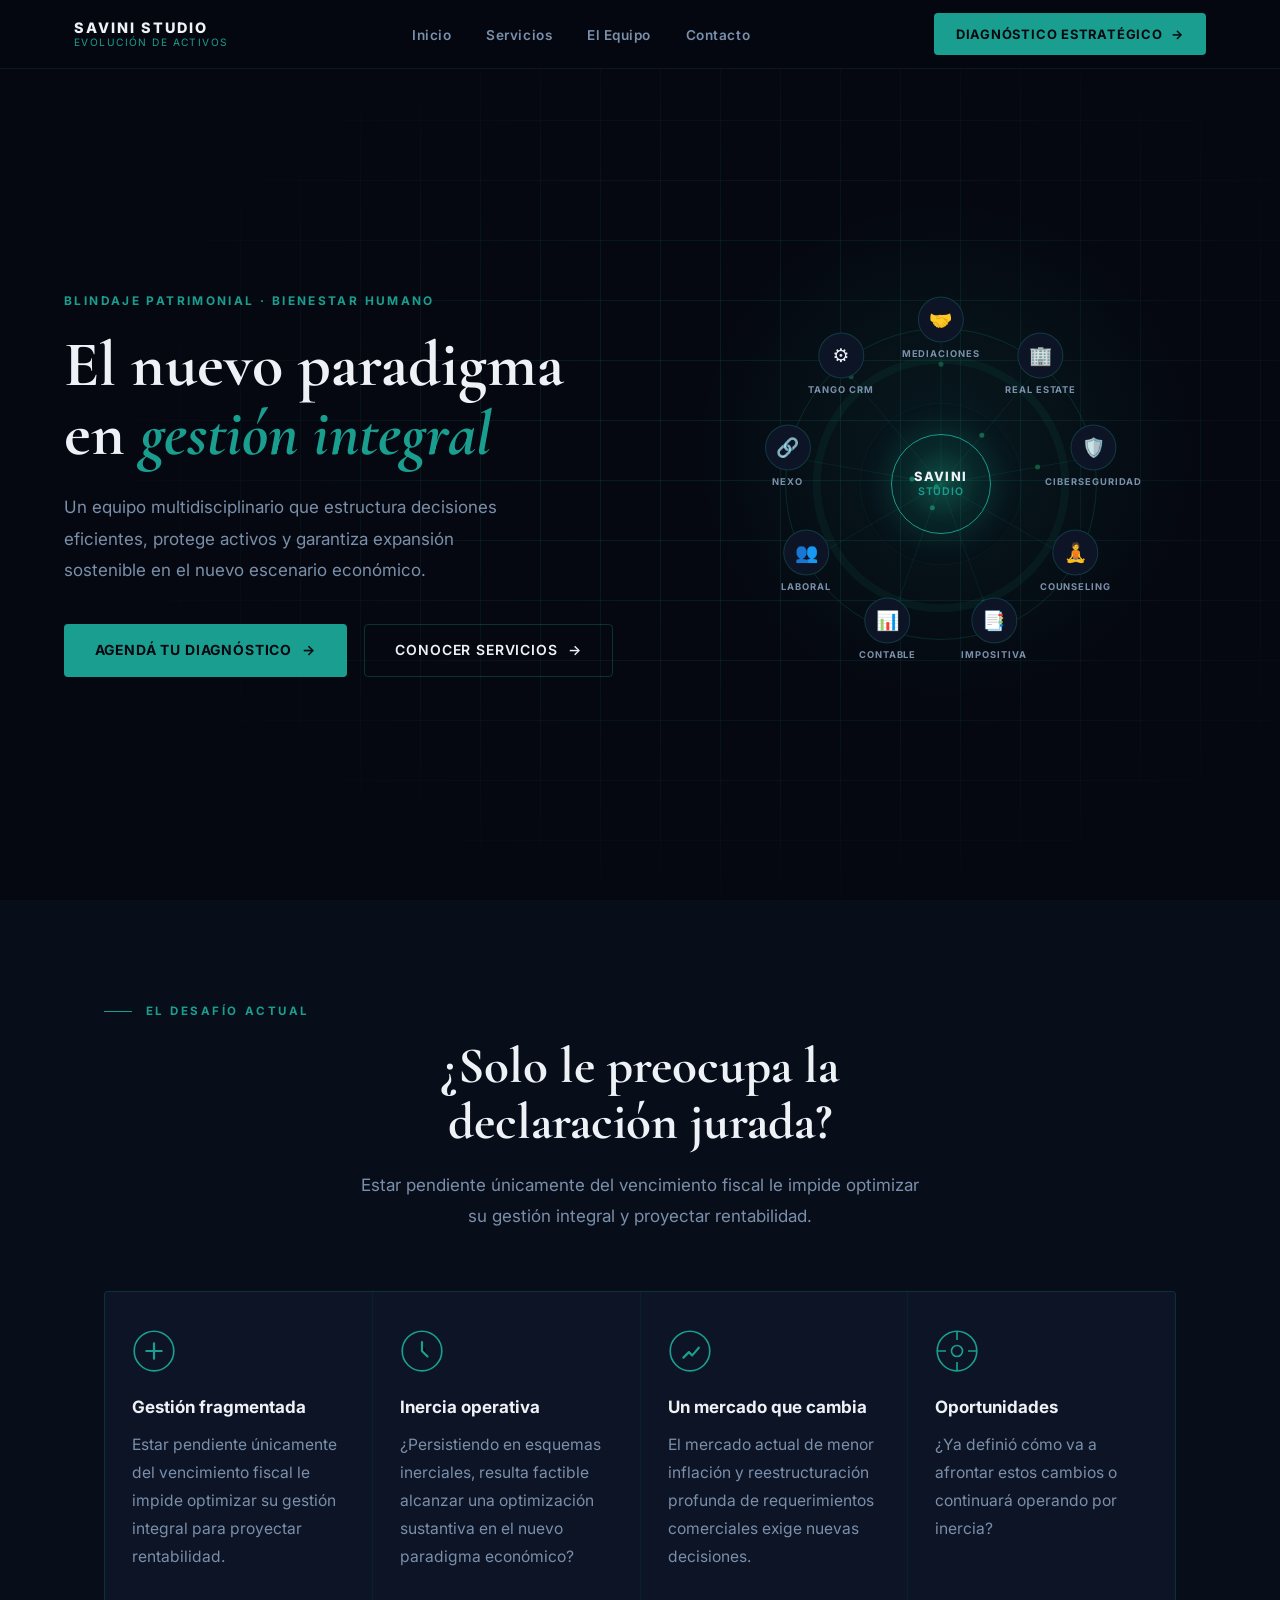
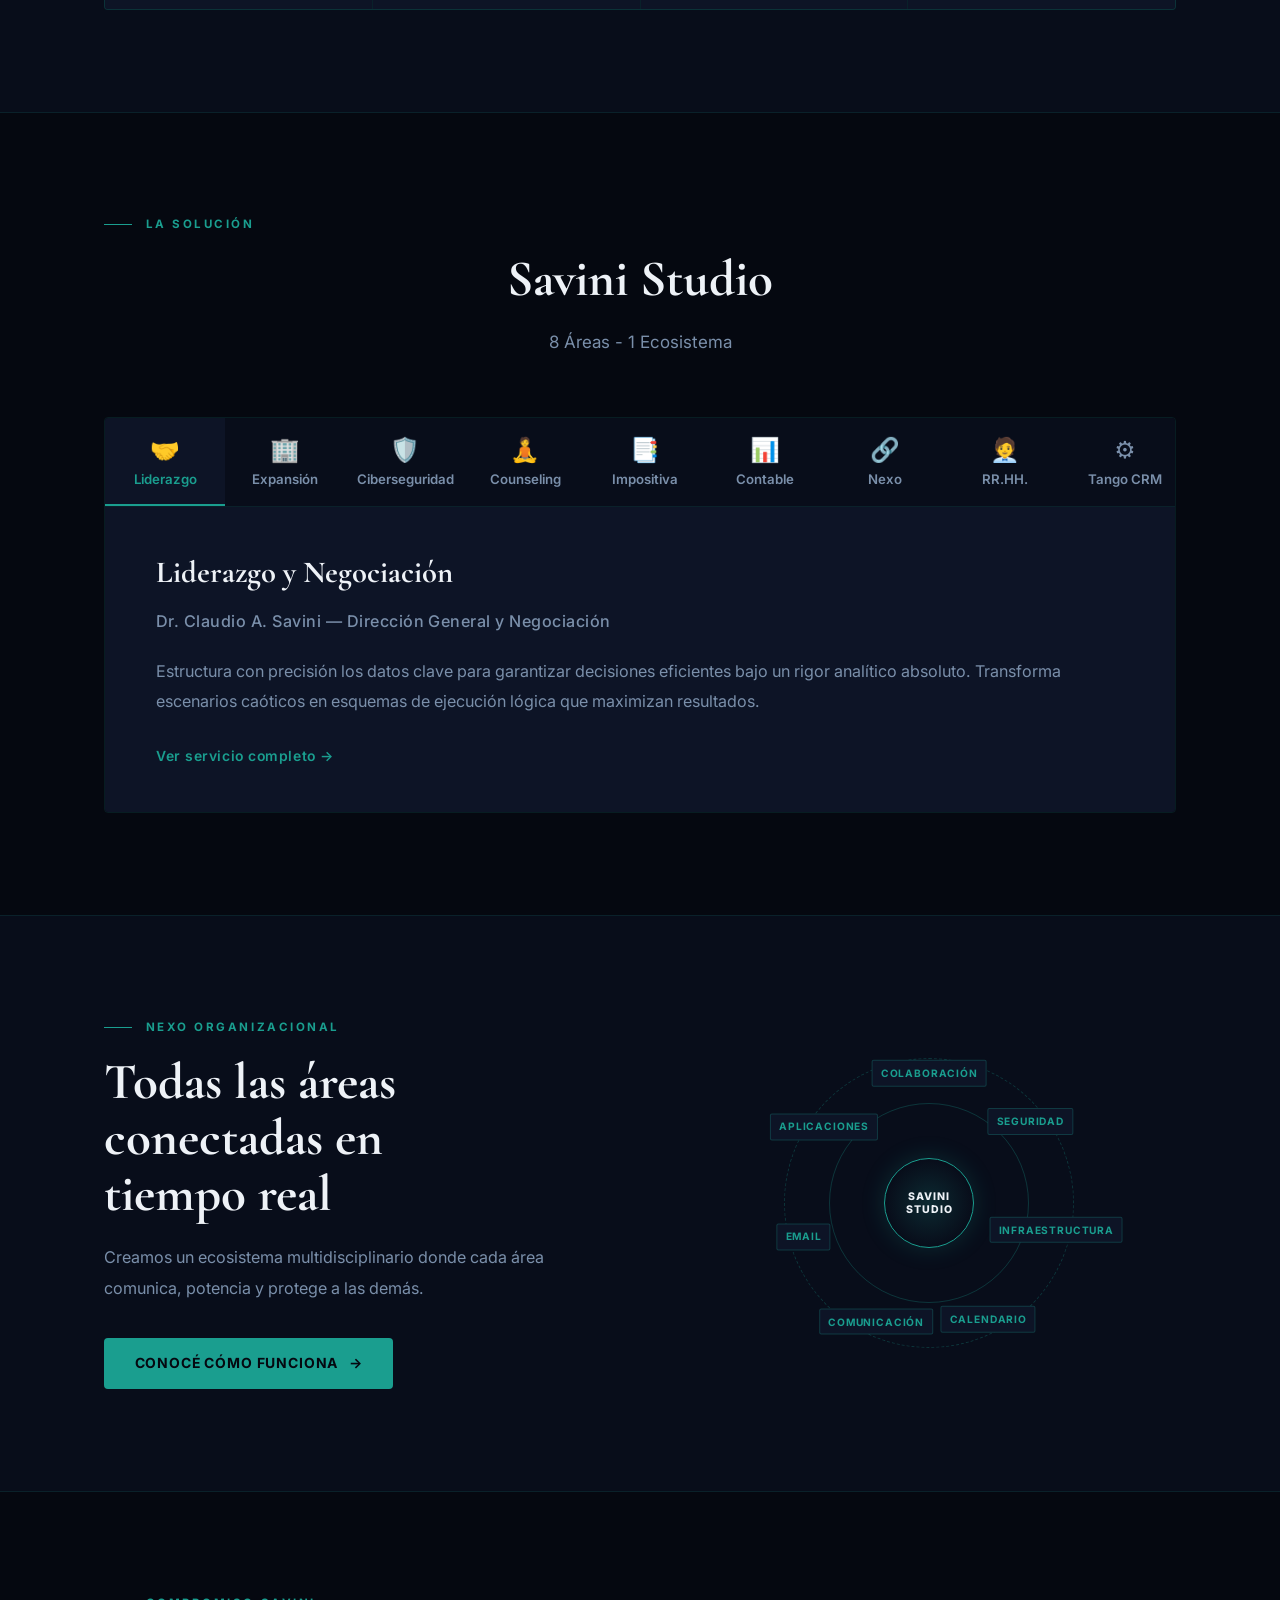
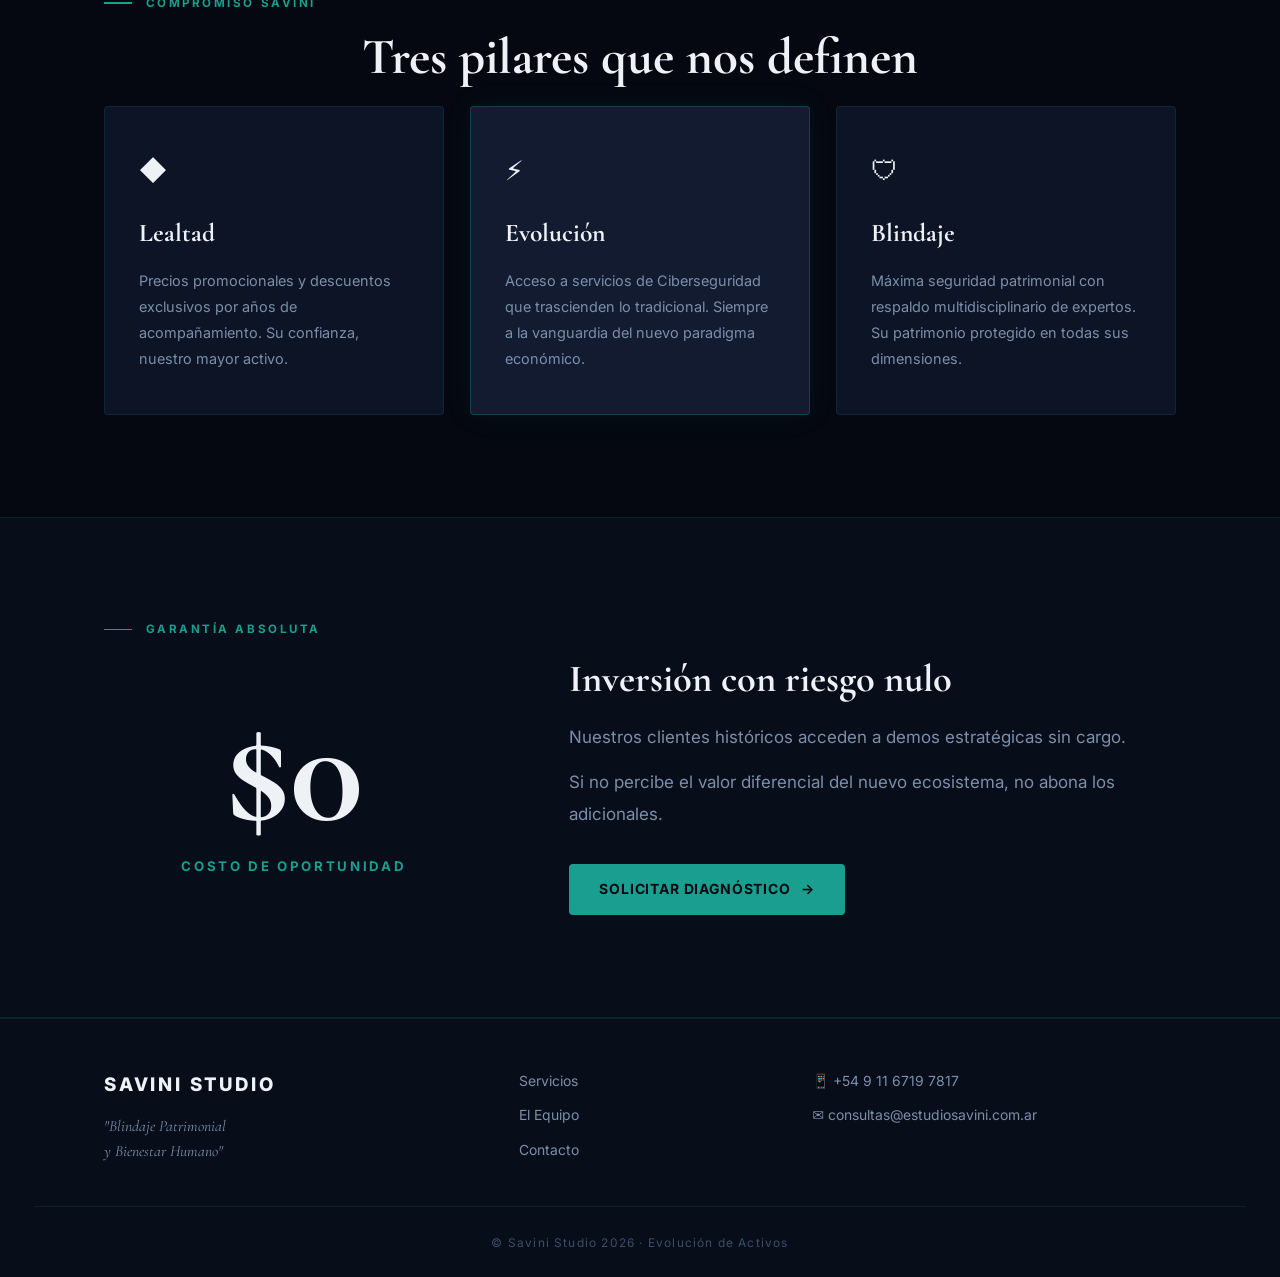
==== commit e5144e8a: "tango-gestion" ====
--- a/index.html
+++ b/index.html
@@ -113,12 +113,16 @@
       </div>
       <div class="node-satellite" data-angle="270" data-label="GESTION LABORAL">
         <div class="sat-circle"><span>👥</span></div>
-        <div class="sat-label">GESTIÓN LABORAL</div>
-      </div>
-      <div class="node-satellite" data-angle="315" data-label="NEXO ORG.">
-        <div class="sat-circle"><span>🔗</span></div>
-        <div class="sat-label">NEXO</div>
-      </div>
+        <div class="sat-label">LABORAL</div>
+      </div>
+      <div class="node-satellite" data-angle="280" data-label="NEXO ORG.">
+  <div class="sat-circle"><span>🔗</span></div>
+  <div class="sat-label">NEXO</div>
+</div>
+<div class="node-satellite" data-angle="320" data-label="TANGO CRM">
+  <div class="sat-circle"><span>⚙️</span></div>
+  <div class="sat-label">TANGO CRM</div>
+</div>
     </section>
 
     <!-- ═══════════════════════════════════════════
@@ -413,6 +417,17 @@
                 <a href="servicios.html#contable" class="acc-link">Ver más →</a>
               </div>
             </div>
+            <div class="acc-item">
+  <button class="acc-header">
+    <span class="acc-icon">⚙️</span>
+    <span class="acc-title">Tango Gestión Gold — CRM GO</span>
+    <span class="acc-toggle"><span class="acc-toggle-text">Ver</span><span class="acc-toggle-arrow">▼</span></span>
+  </button>
+  <div class="acc-body">
+    <p>Incluimos Inteligencia Artificial para alinear tecnología y flujos de datos para simplificar tareas y potenciar productividad organizacional. Transforma la complejidad en un sistema ágil y rentable a medida del cliente.</p>
+    <a href="servicios.html#tango" class="acc-link">Ver más →</a>
+  </div>
+</div>
             <div class="acc-item">
               <button class="acc-header">
                 <span class="acc-icon">🔗</span>
@@ -480,6 +495,7 @@
             <button class="tab-btn" data-tab="7">
               <span>🧑‍💼</span> RR.HH.
             </button>
+            <button class="tab-btn" data-tab="8"><span>⚙️</span> Tango CRM</button>
           </div>
           <div class="tabs-content">
             <div class="tab-panel active" data-panel="0">
@@ -605,6 +621,14 @@
               <a href="servicios.html#rrhh" class="acc-link">Ver servicio completo →</a>
             </div>
           </div>
+          <div class="tab-panel" data-panel="8">
+  <div class="tab-panel-inner">
+    <h3>Tango Gestión Gold — CRM GO</h3>
+    <p class="tab-professional">Giuliana A. Miniace — Optimización de Procesos Operativos</p>
+    <p>Incluimos Inteligencia Artificial para alinear tecnología y flujos de datos para simplificar tareas y potenciar productividad organizacional. Transforma la complejidad en un sistema ágil y rentable a medida del cliente.</p>
+    <a href="servicios.html#tango" class="acc-link">Ver servicio completo →</a>
+  </div>
+</div>
           </div>
         </div>
       </div>
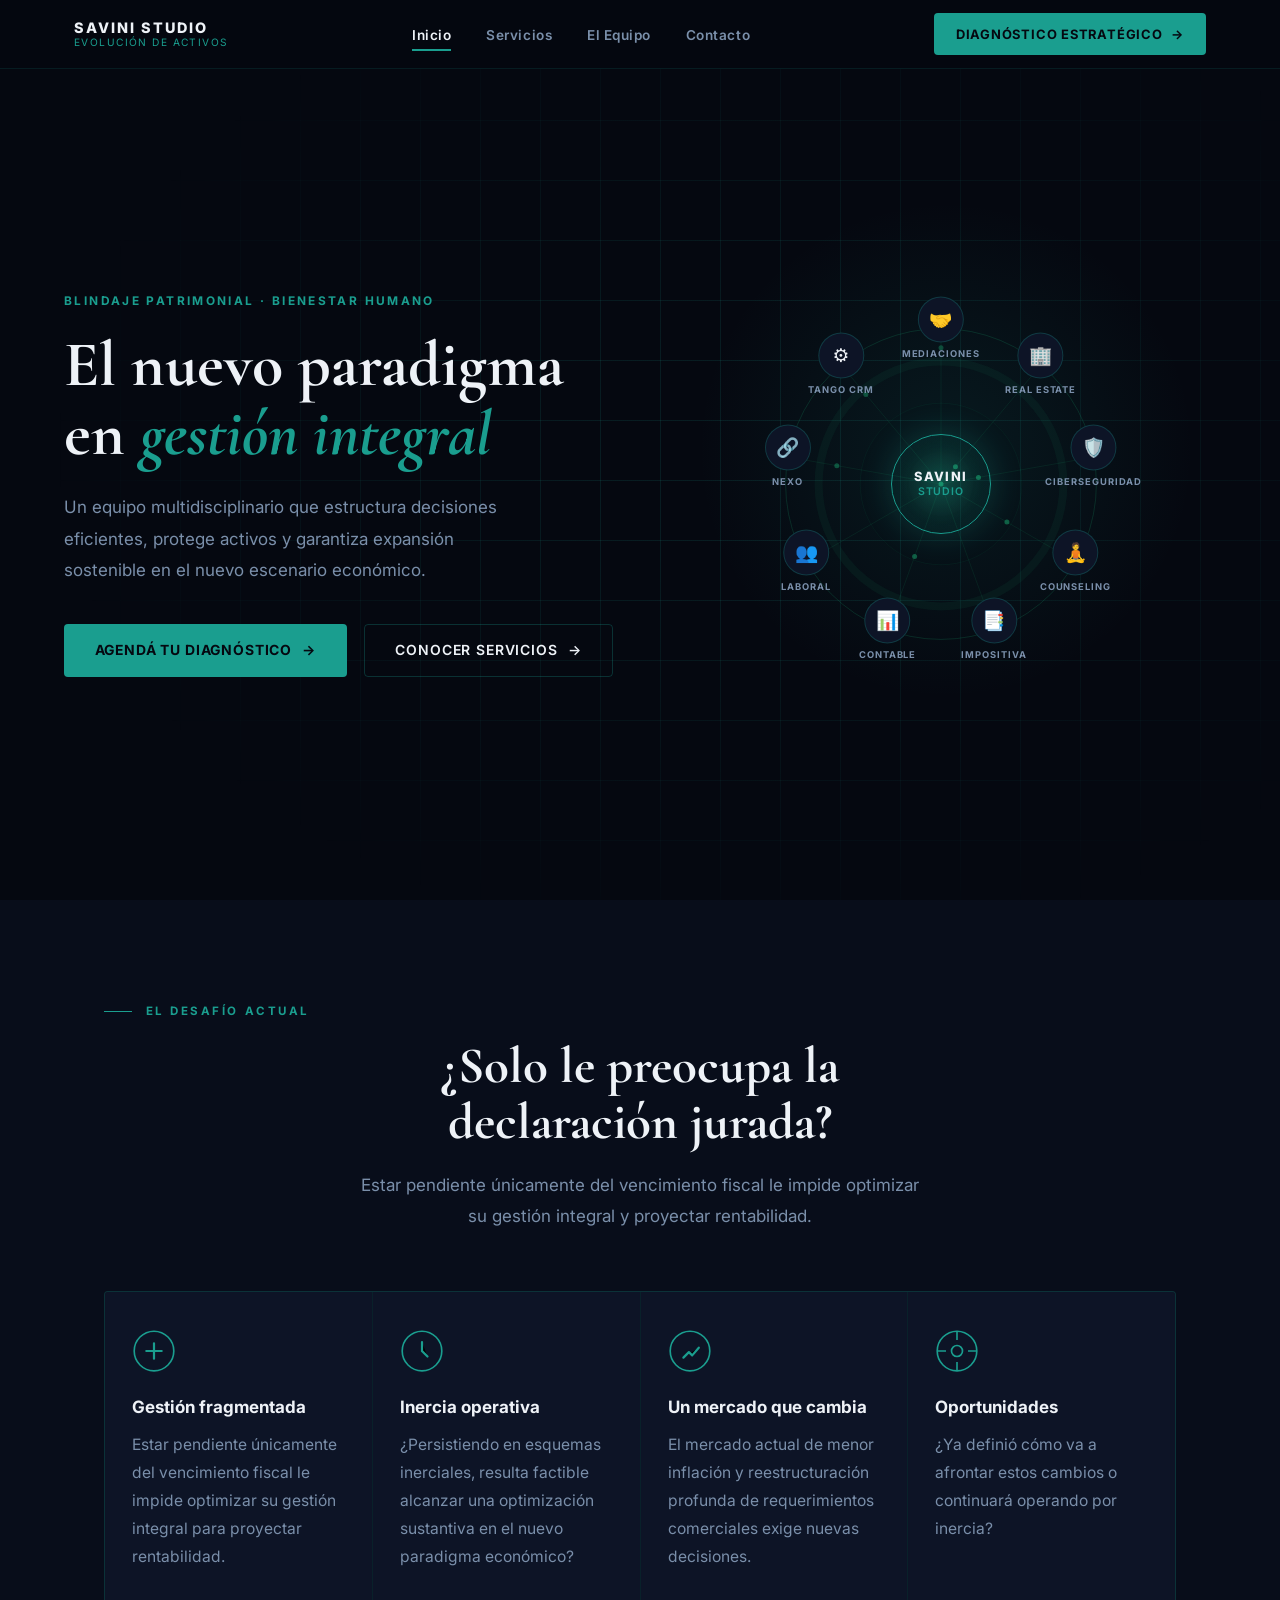
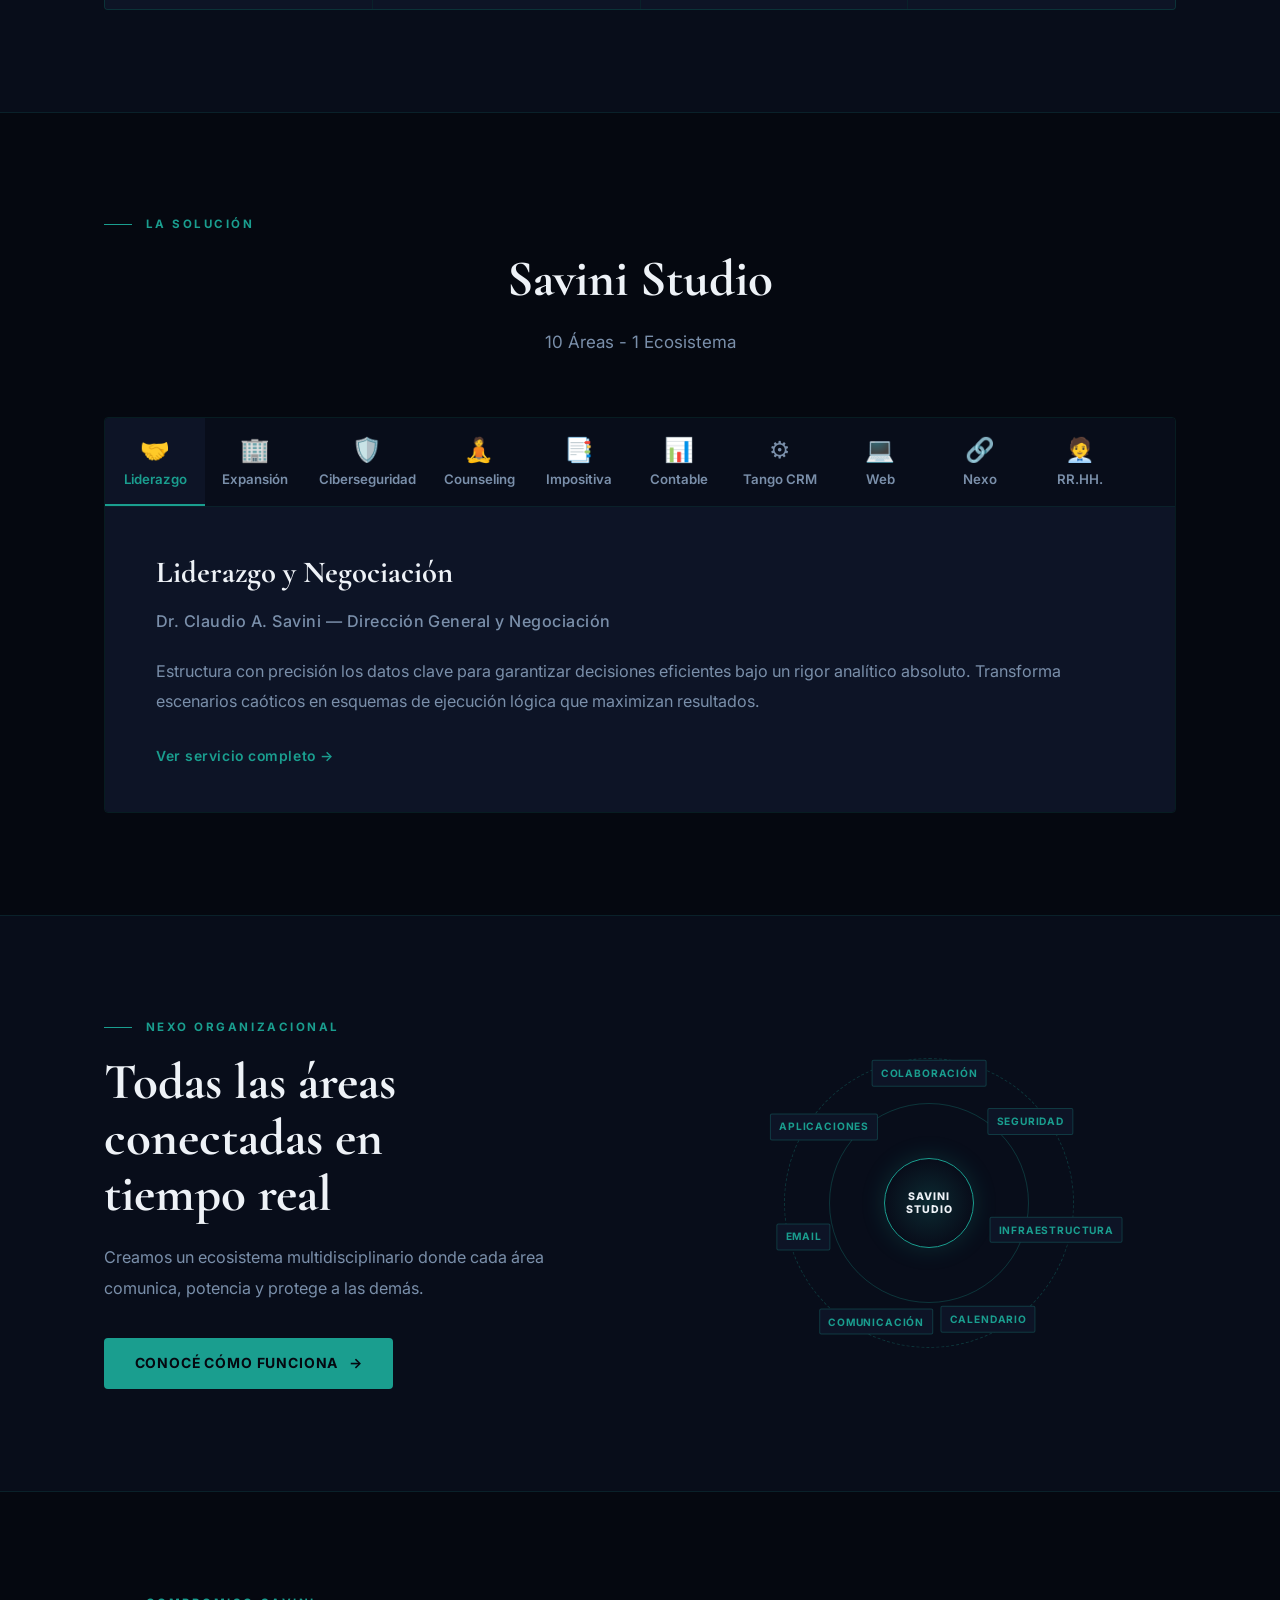
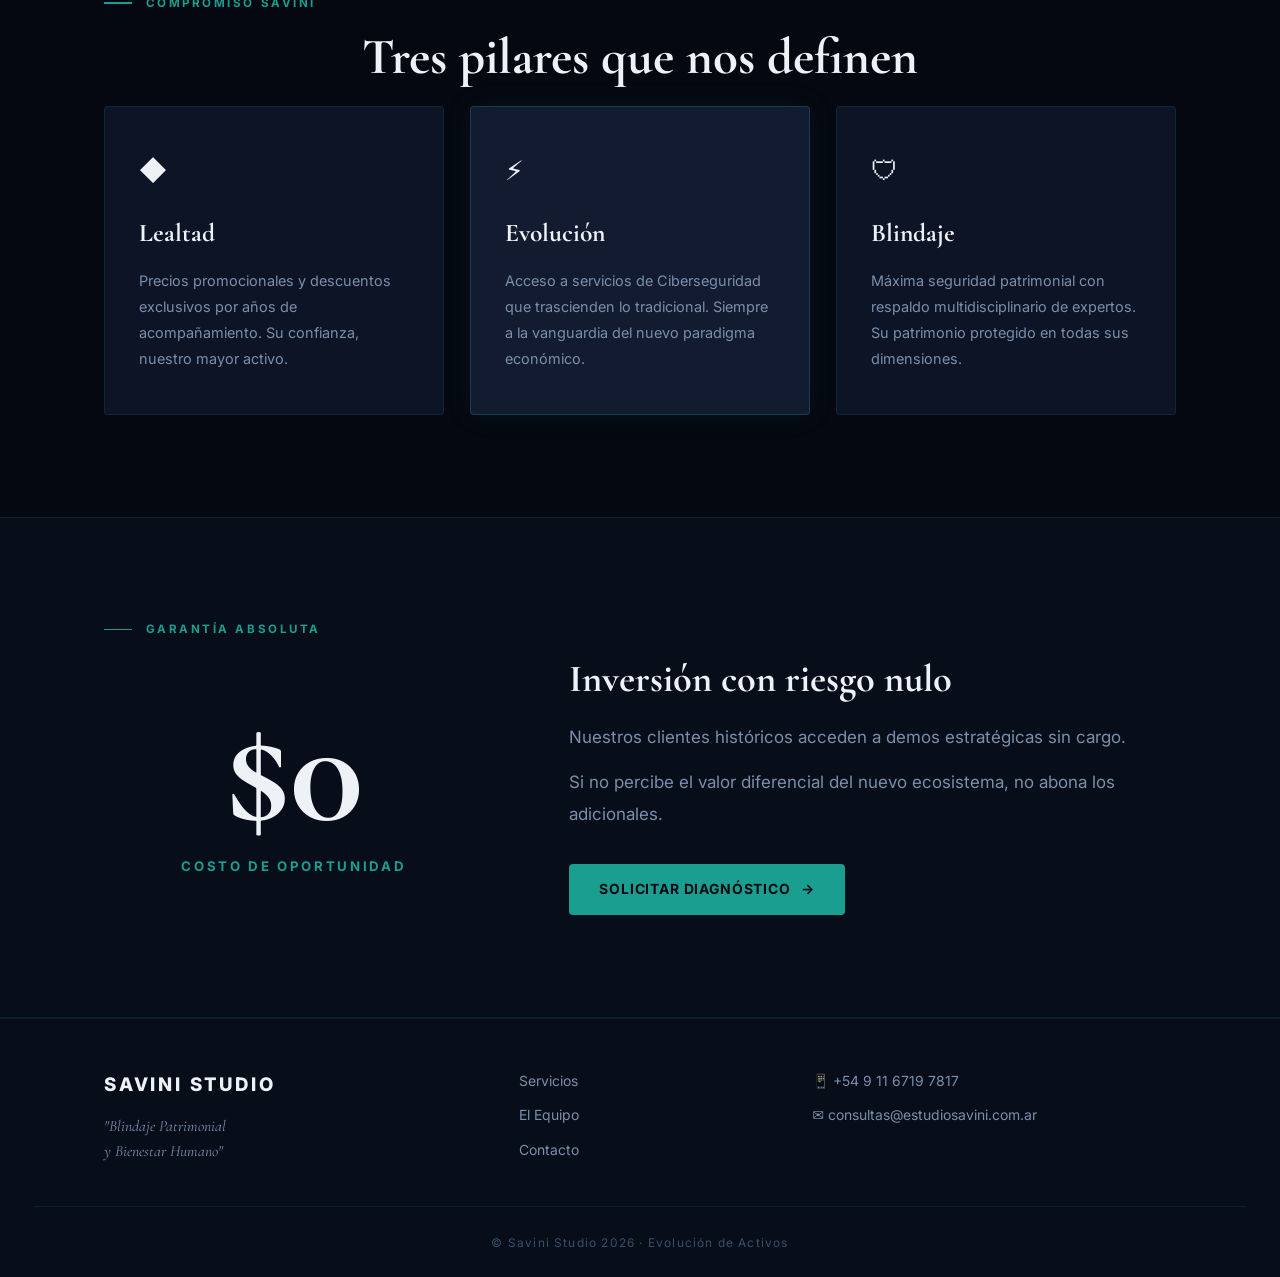
==== commit 7ce69a7c: "web" ====
--- a/index.html
+++ b/index.html
@@ -289,9 +289,9 @@
           Savini Studio 
         </h2>
         <p class="section-subtitle center">
-          8 Áreas - 1 Ecosistema
+          10 Áreas - 1 Ecosistema
         </p>
-        <!--ACORDEÓN !! OPÇIÓN mobile-->
+        <!--ACORDEÓN - OPCIÓN mobile-->
           <div class="accordion accordion-mobile">
             <div class="acc-item acc-open">
               <button class="acc-header">
@@ -418,14 +418,25 @@
               </div>
             </div>
             <div class="acc-item">
+              <button class="acc-header">
+                <span class="acc-icon">⚙️</span>
+                <span class="acc-title">Tango Gestión Gold — CRM GO</span>
+                <span class="acc-toggle"><span class="acc-toggle-text">Ver</span><span class="acc-toggle-arrow">▼</span></span>
+              </button>
+            <div class="acc-body">
+    <p>Incluimos Inteligencia Artificial para alinear tecnología y flujos de datos para simplificar tareas y potenciar productividad organizacional. Transforma la complejidad en un sistema ágil y rentable a medida del cliente.</p>
+    <a href="servicios.html#tango" class="acc-link">Ver más →</a>
+  </div>
+</div>
+<div class="acc-item">
   <button class="acc-header">
-    <span class="acc-icon">⚙️</span>
-    <span class="acc-title">Tango Gestión Gold — CRM GO</span>
+    <span class="acc-icon">💻</span>
+    <span class="acc-title">Diseño y Desarrollo Web</span>
     <span class="acc-toggle"><span class="acc-toggle-text">Ver</span><span class="acc-toggle-arrow">▼</span></span>
   </button>
   <div class="acc-body">
-    <p>Incluimos Inteligencia Artificial para alinear tecnología y flujos de datos para simplificar tareas y potenciar productividad organizacional. Transforma la complejidad en un sistema ágil y rentable a medida del cliente.</p>
-    <a href="servicios.html#tango" class="acc-link">Ver más →</a>
+    <p>Diseño y desarrollo sitios web que combinan identidad visual, experiencia de usuario y tecnología moderna para construir una presencia digital profesional que refleje el valor real del negocio.</p>
+    <a href="servicios.html#web" class="acc-link">Ver más →</a>
   </div>
 </div>
             <div class="acc-item">
@@ -468,7 +479,8 @@
               </div>
             </div>
           </div>
-        <!-- TABS OPCIÓN B -->
+
+        <!-- TABS Opción Escritorio -->
         <div class="tabs">
           <div class="tabs-nav">
             <button class="tab-btn active" data-tab="0">
@@ -489,13 +501,14 @@
             <button class="tab-btn" data-tab="5">
               <span>📊</span> Contable
             </button>
-            <button class="tab-btn" data-tab="6">
+            <button class="tab-btn" data-tab="6"><span>⚙️</span> Tango CRM</button>
+            <button class="tab-btn" data-tab="7"><span>💻</span> Web</button>
+            <button class="tab-btn" data-tab="8">
               <span>🔗</span> Nexo
             </button>
-            <button class="tab-btn" data-tab="7">
+            <button class="tab-btn" data-tab="9">
               <span>🧑‍💼</span> RR.HH.
             </button>
-            <button class="tab-btn" data-tab="8"><span>⚙️</span> Tango CRM</button>
           </div>
           <div class="tabs-content">
             <div class="tab-panel active" data-panel="0">
@@ -598,30 +611,6 @@
               </div>
             </div>
             <div class="tab-panel" data-panel="6">
-              <div class="tab-panel-inner">
-                <h3>Nexo Organizacional</h3>
-                <p class="tab-professional">
-                  Lucia S. Barrientos — Comunicación Estratégica y Atención
-                </p>
-                <p>
-                  Canaliza con precisión técnica cada requerimiento hacia el
-                  área correspondiente de forma inmediata. Asegura soluciones
-                  rápidas y efectivas para las necesidades del cliente.
-                </p>
-                <a href="servicios.html#nexo" class="acc-link"
-                  >Ver servicio completo →</a
-                >
-              </div>
-            </div>
-             <div class="tab-panel" data-panel="7">
-            <div class="tab-panel-inner">
-              <h3>Recursos Humanos</h3>
-              <p class="tab-professional">Lic. Karen A. Nervi — Desarrolladora de Estrategias</p>
-              <p>Lidera y optimiza el talento mediante procesos de selección y motivación. Su propósito es alinear las capacidades del personal con los objetivos estratégicos de la organización, impulsando así su máximo rendimiento.</p>
-              <a href="servicios.html#rrhh" class="acc-link">Ver servicio completo →</a>
-            </div>
-          </div>
-          <div class="tab-panel" data-panel="8">
   <div class="tab-panel-inner">
     <h3>Tango Gestión Gold — CRM GO</h3>
     <p class="tab-professional">Giuliana A. Miniace — Optimización de Procesos Operativos</p>
@@ -629,6 +618,39 @@
     <a href="servicios.html#tango" class="acc-link">Ver servicio completo →</a>
   </div>
 </div>
+<div class="tab-panel" data-panel="7">
+  <div class="tab-panel-inner">
+    <h3>Diseño y Desarrollo Web</h3>
+    <p class="tab-professional">Matías Biasioli — Desarrollo Digital</p>
+    <p>Diseño y desarrollo sitios web que combinan identidad visual, experiencia de usuario y tecnología moderna para construir una presencia digital profesional que refleje el valor real del negocio.</p>
+    <a href="servicios.html#web" class="acc-link">Ver servicio completo →</a>
+  </div>
+</div>
+            <div class="tab-panel" data-panel="8">
+              <div class="tab-panel-inner">
+                <h3>Nexo Organizacional</h3>
+                <p class="tab-professional">
+                  Lucia S. Barrientos — Comunicación Estratégica y Atención
+                </p>
+                <p>
+                  Canaliza con precisión técnica cada requerimiento hacia el
+                  área correspondiente de forma inmediata. Asegura soluciones
+                  rápidas y efectivas para las necesidades del cliente.
+                </p>
+                <a href="servicios.html#nexo" class="acc-link"
+                  >Ver servicio completo →</a
+                >
+              </div>
+            </div>
+             <div class="tab-panel" data-panel="9">
+            <div class="tab-panel-inner">
+              <h3>Recursos Humanos</h3>
+              <p class="tab-professional">Lic. Karen A. Nervi — Desarrolladora de Estrategias</p>
+              <p>Lidera y optimiza el talento mediante procesos de selección y motivación. Su propósito es alinear las capacidades del personal con los objetivos estratégicos de la organización, impulsando así su máximo rendimiento.</p>
+              <a href="servicios.html#rrhh" class="acc-link">Ver servicio completo →</a>
+            </div>
+          </div>
+          
           </div>
         </div>
       </div>
--- a/css/style.css
+++ b/css/style.css
@@ -1128,6 +1128,12 @@
   .pain-grid {
     grid-template-columns: repeat(2, 1fr);
   }
+  .tabs {
+    display: none;
+  }
+  .accordion-mobile {
+    display: block;
+  }
 }
 
 @media (max-width: 768px) {
@@ -1147,14 +1153,6 @@
   .nav-mobile-menu.open {
     display: flex;
   }
-
-  .tabs {
-    display: none;
-  }
-  .accordion-mobile {
-    display: block;
-  }
-
   .acc-name {
     display: none;
   }
@@ -1253,8 +1251,8 @@
 }
 
 .tab-btn {
-  flex: 1;
-  min-width: 120px;
+  flex: 0 0 auto;
+  min-width: 100px;
   padding: 1rem 0.8rem;
   background: none;
   border: none;
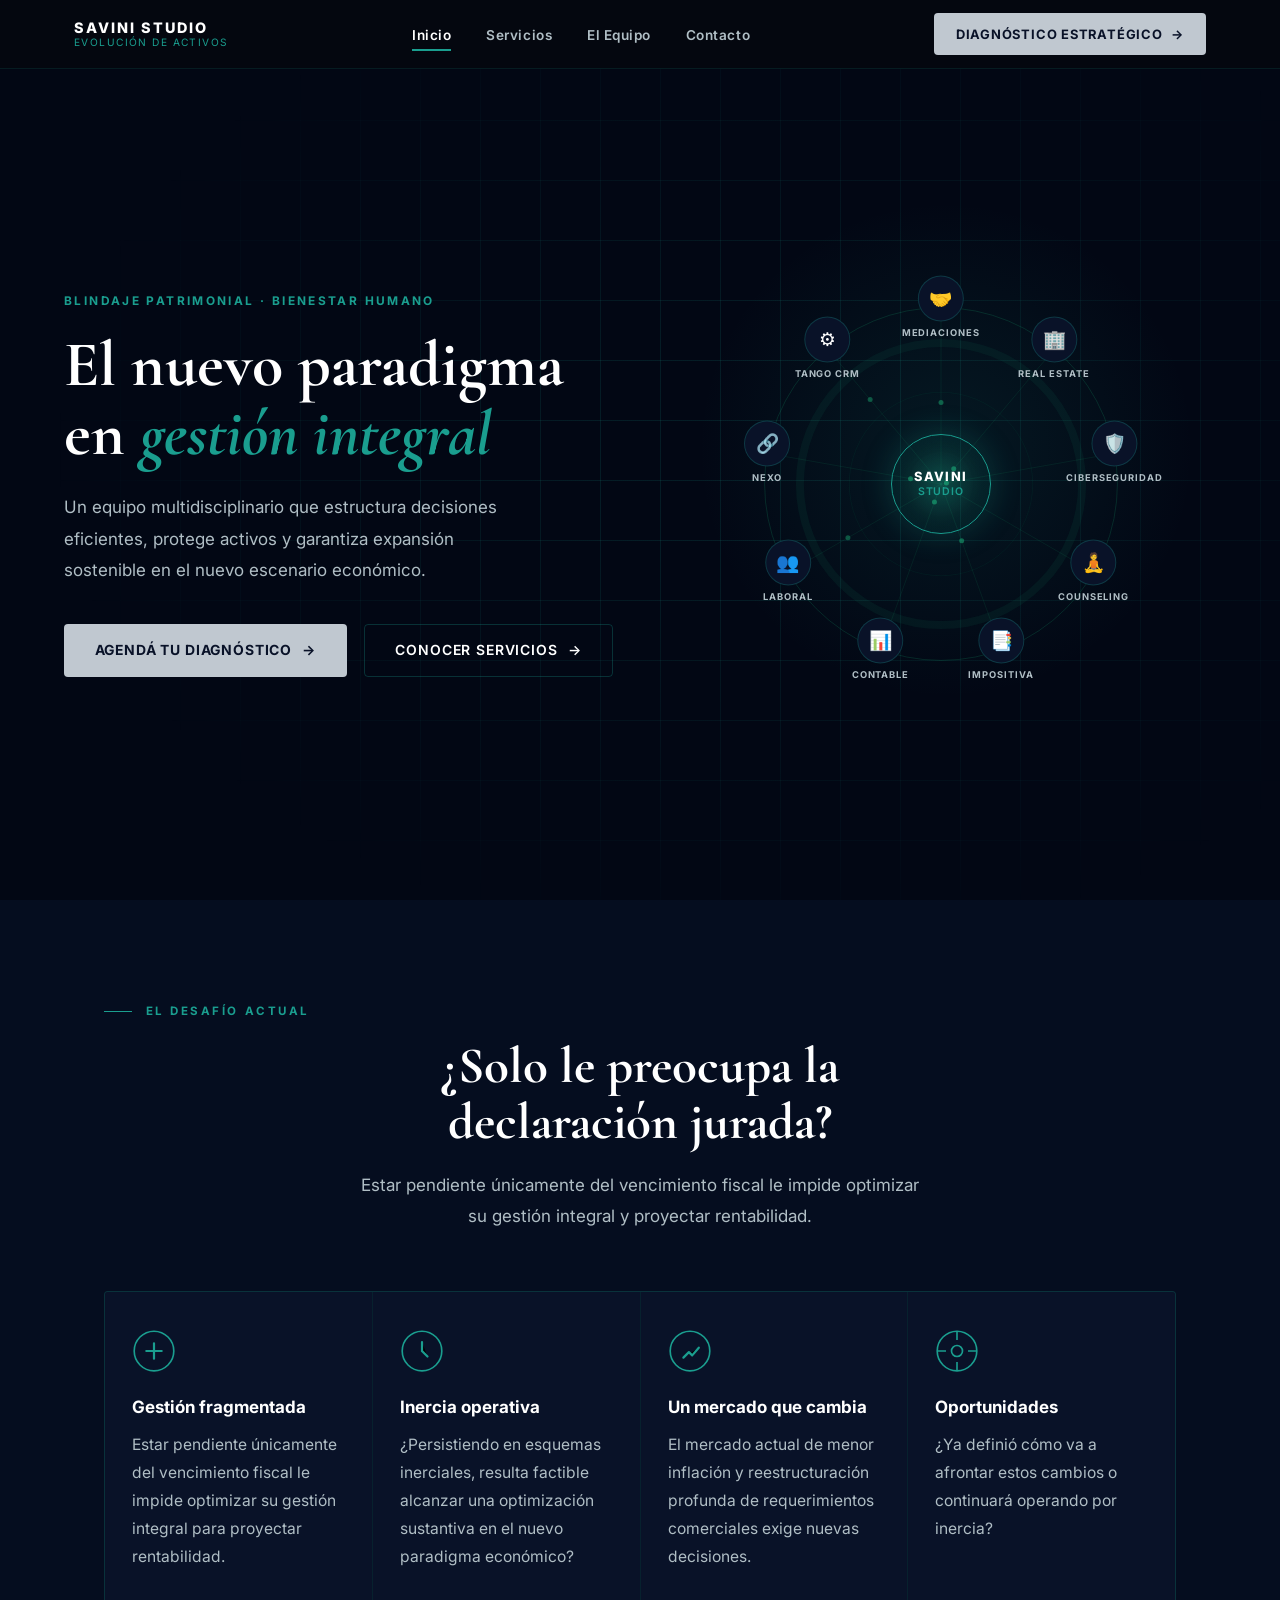
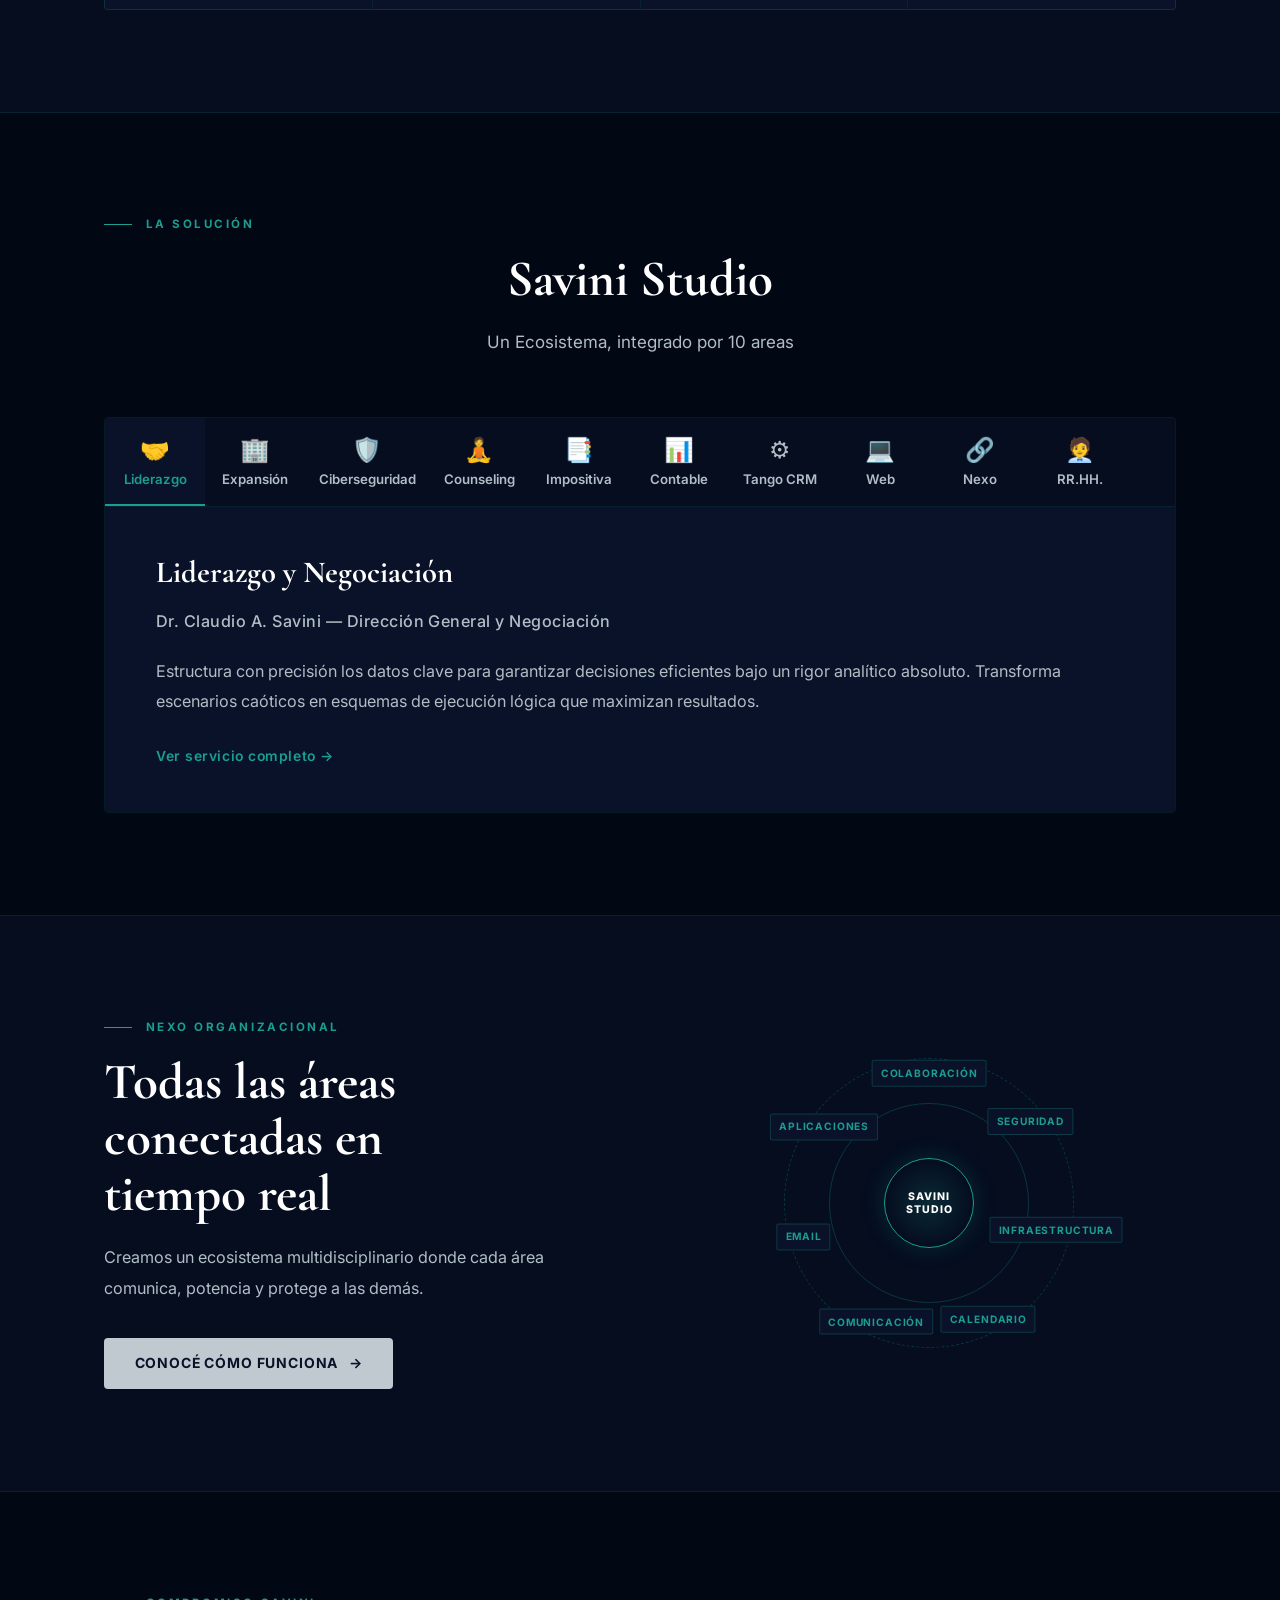
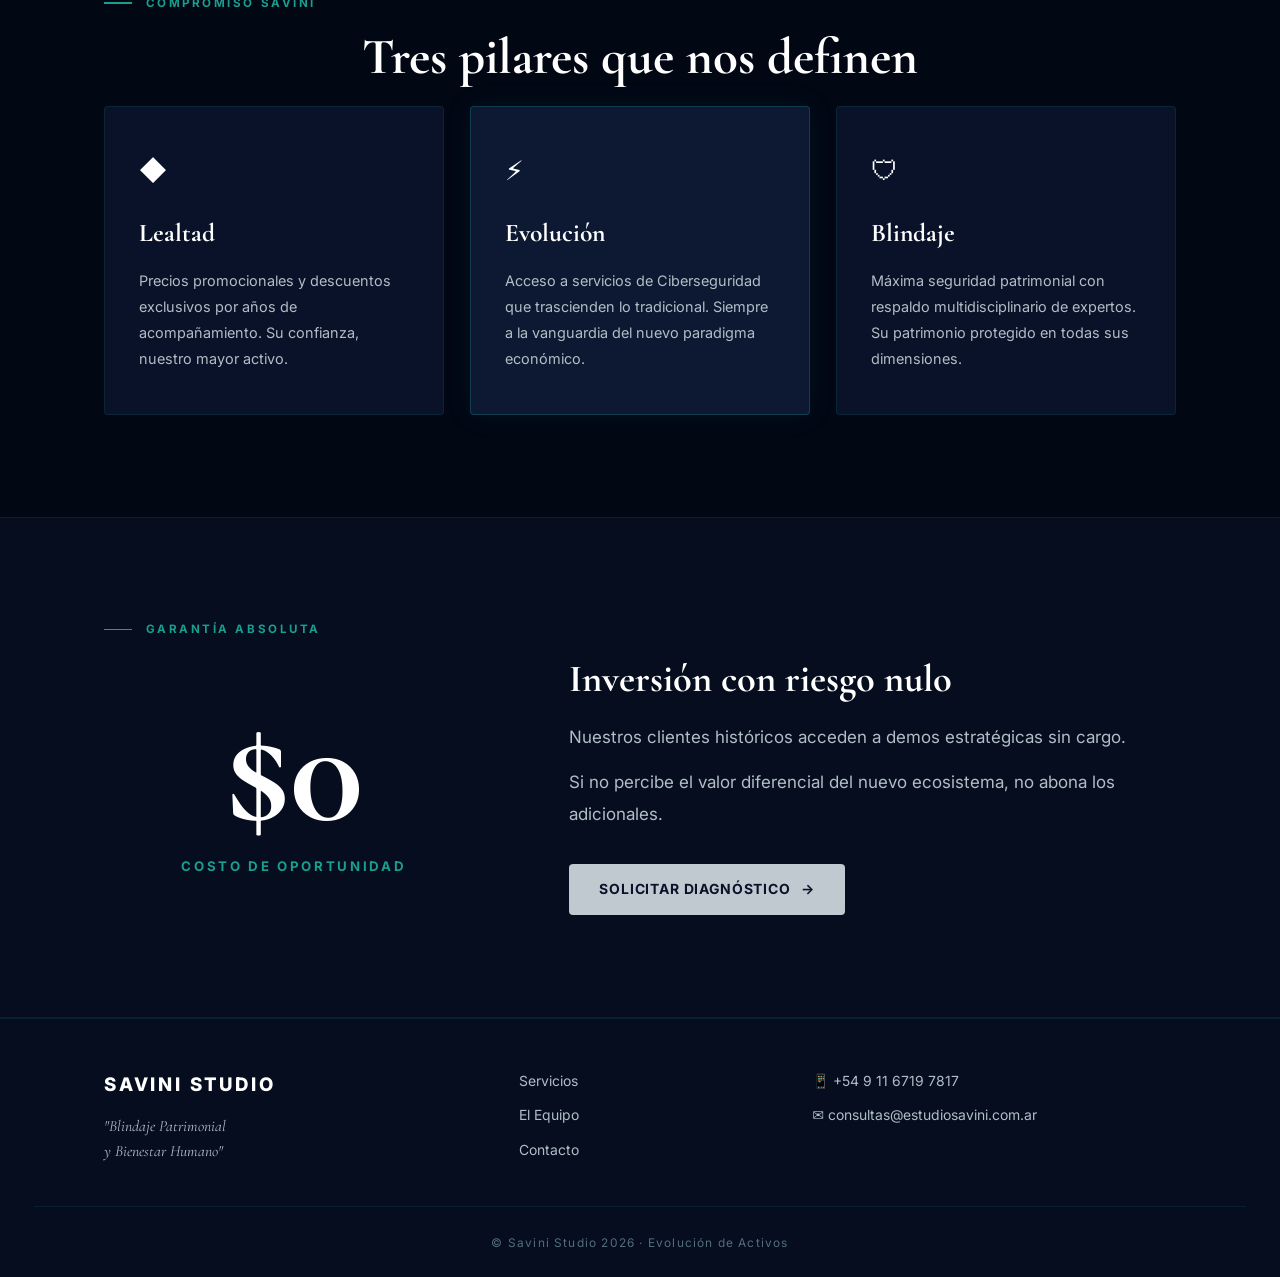
==== commit d8a5f1ac: "lasta changes" ====
--- a/index.html
+++ b/index.html
@@ -289,7 +289,7 @@
           Savini Studio 
         </h2>
         <p class="section-subtitle center">
-          10 Áreas - 1 Ecosistema
+          Un Ecosistema, integrado por 10 areas
         </p>
         <!--ACORDEÓN - OPCIÓN mobile-->
           <div class="accordion accordion-mobile">
--- a/css/style.css
+++ b/css/style.css
@@ -6,22 +6,26 @@
 
 /* ── Variables ── */
 :root {
-  /* Fondos — azul profundo oscuro */
-  --bg: #050810;
-  --bg2: #080d1a;
-  --bg3: #0d1426;
-  --bg4: #121b30;
-
-  /* Acento — verde petróleo */
+  /* Fondos — Midnight Blue / Dark Navy */
+  --bg: #020714;
+  --bg2: #050d1f;
+  --bg3: #091228;
+  --bg4: #0d1932;
+
+  /* Acento — verde petróleo (se mantiene) */
   --green: #1a9e8f;
   --green2: #22c4b2;
   --green-dim: rgba(26, 158, 143, 0.15);
   --green-glow: rgba(26, 158, 143, 0.06);
 
-  /* Textos */
-  --white: #eef2f7;
-  --gray: #7a8faa;
-  --gray2: #3a4f6a;
+  /* Texto */
+  --white: #ffffff;
+  --gray: #b0bec5;
+  --gray2: #546e7a;
+
+  /* Plata — para botones */
+  --silver: #c0c8d0;
+  --silver2: #dde3e8;
 
   /* Bordes */
   --border: rgba(26, 158, 143, 0.14);
@@ -128,8 +132,8 @@
   display: inline-flex;
   align-items: center;
   gap: 0.6rem;
-  background: var(--green);
-  color: var(--bg);
+  background: var(--silver);
+  color: var(--bg3);
   font-family: var(--font-ui);
   font-size: 0.82rem;
   font-weight: 700;
@@ -144,7 +148,7 @@
     transform var(--transition);
 }
 .btn-primary:hover {
-  background: var(--green2);
+  background: var(--silver2);
   transform: translateY(-1px);
 }
 .btn-primary span {
@@ -182,8 +186,8 @@
   display: inline-flex;
   align-items: center;
   gap: 0.5rem;
-  background: var(--green);
-  color: var(--bg);
+  background: var(--silver);
+  color: var(--bg3);
   font-family: var(--font-ui);
   font-size: 0.76rem;
   font-weight: 700;
@@ -194,9 +198,7 @@
   transition: background var(--transition);
   white-space: nowrap;
 }
-.btn-nav:hover {
-  background: var(--green2);
-}
+.btn-nav:hover { background: var(--silver2); }
 
 /* ══════════════════════════════════════
    NAV
@@ -1199,8 +1201,8 @@
     font-size: 1.8rem;
   }
   .hero-diagram {
-    width: 260px;
-    height: 260px;
+    width: 340px;
+    height: 340px;
   }
   .node-center {
     width: 76px;
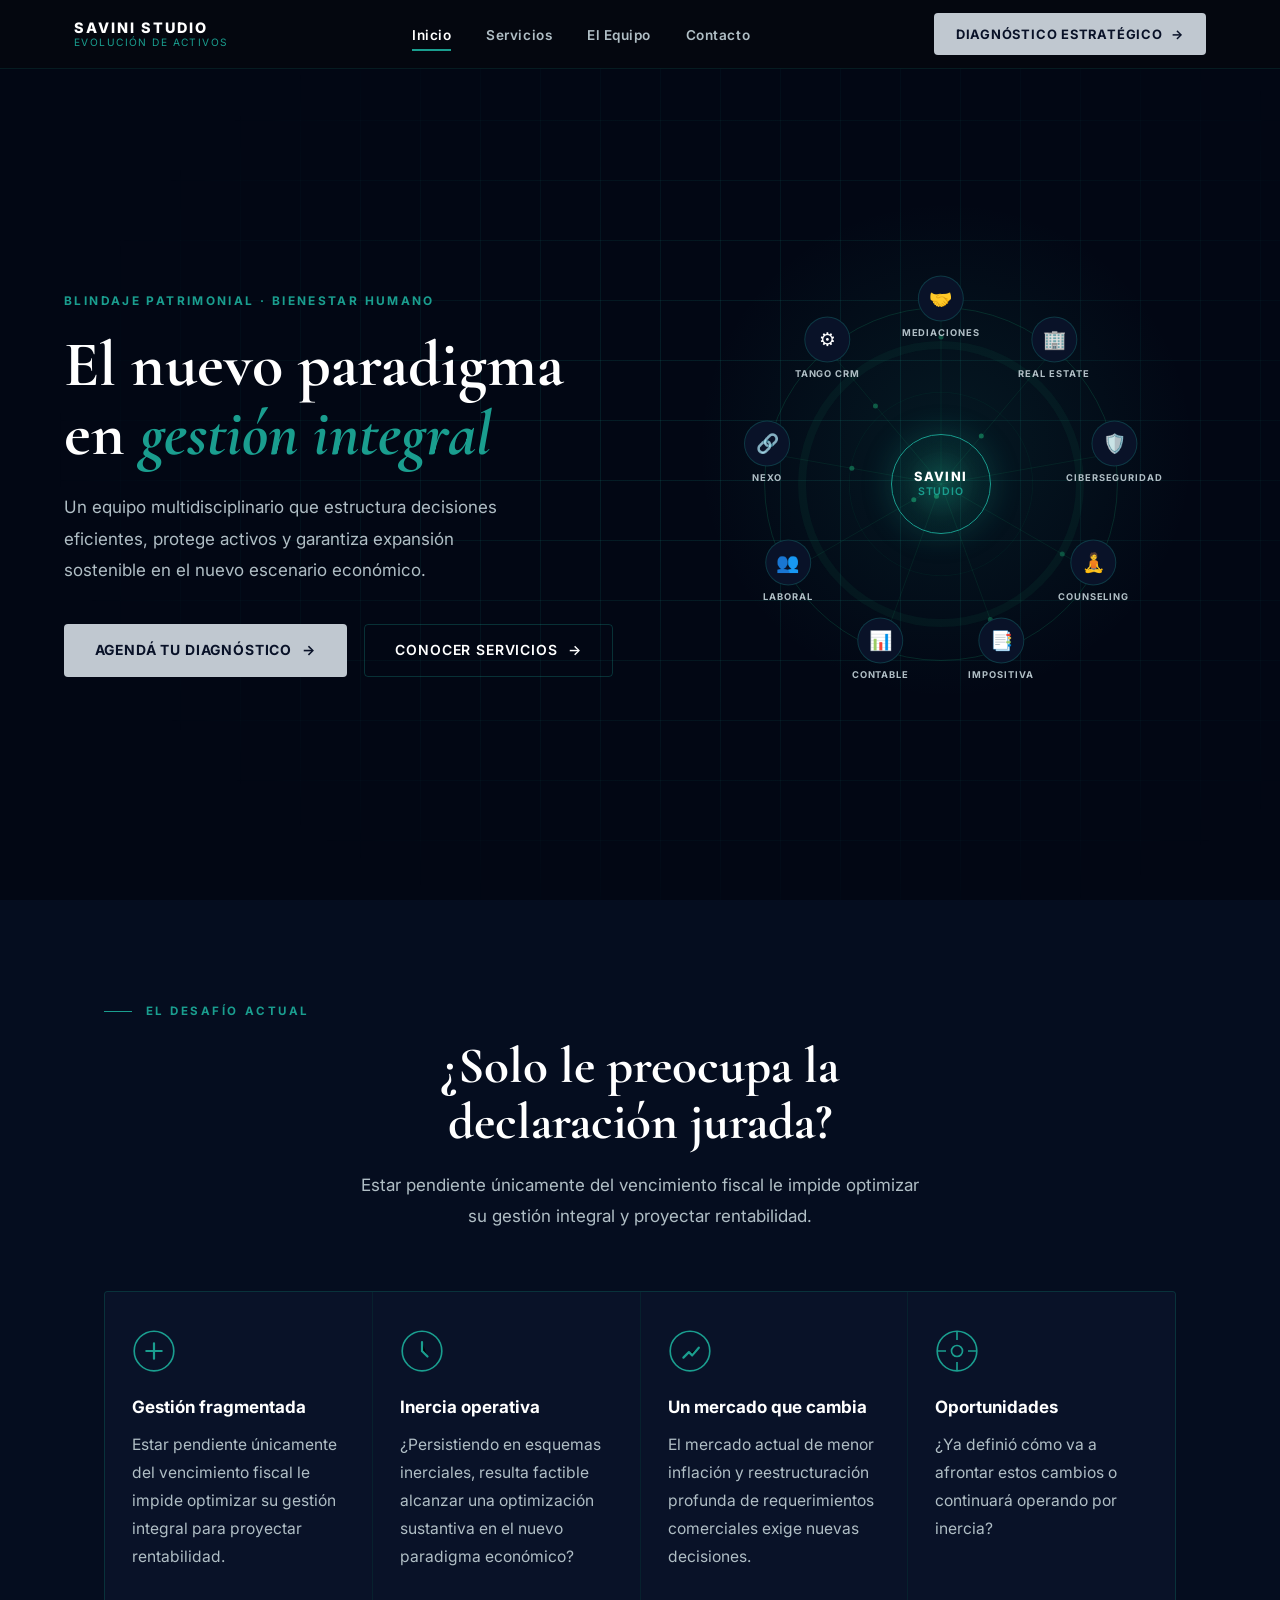
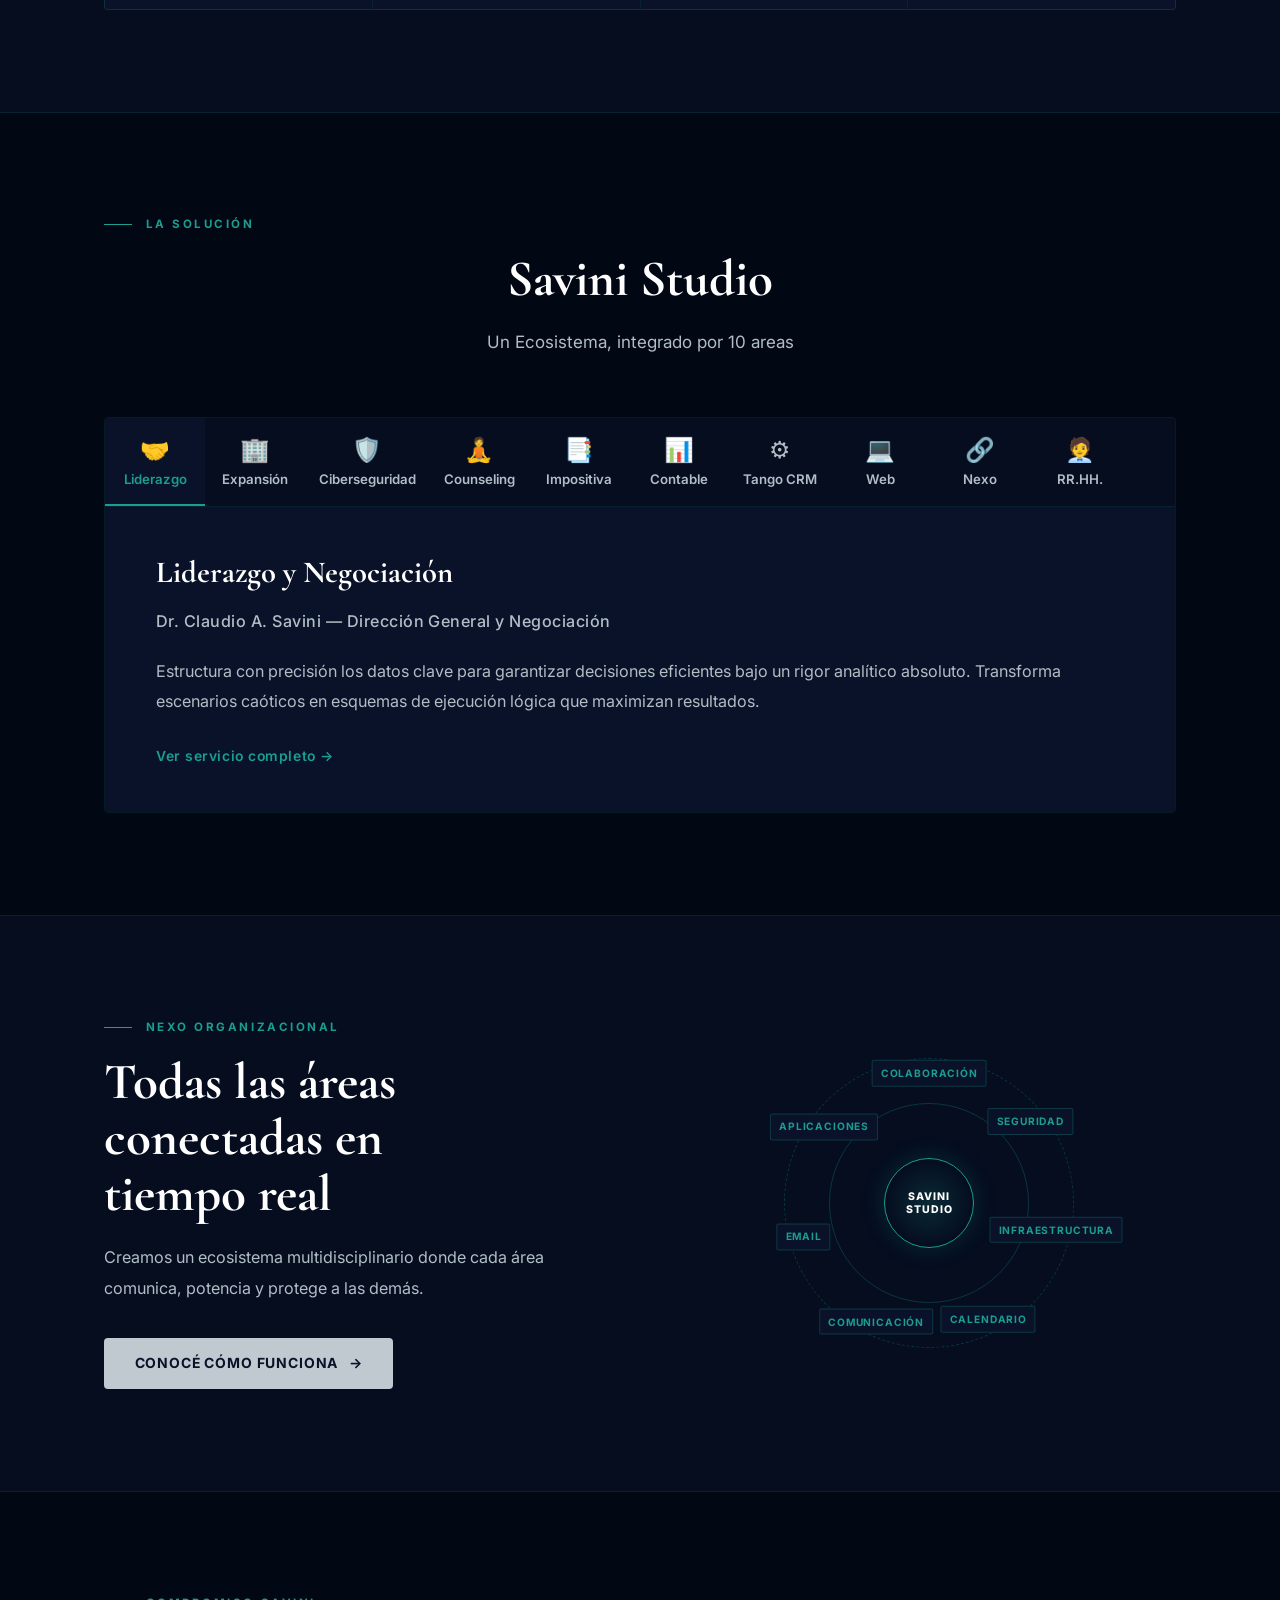
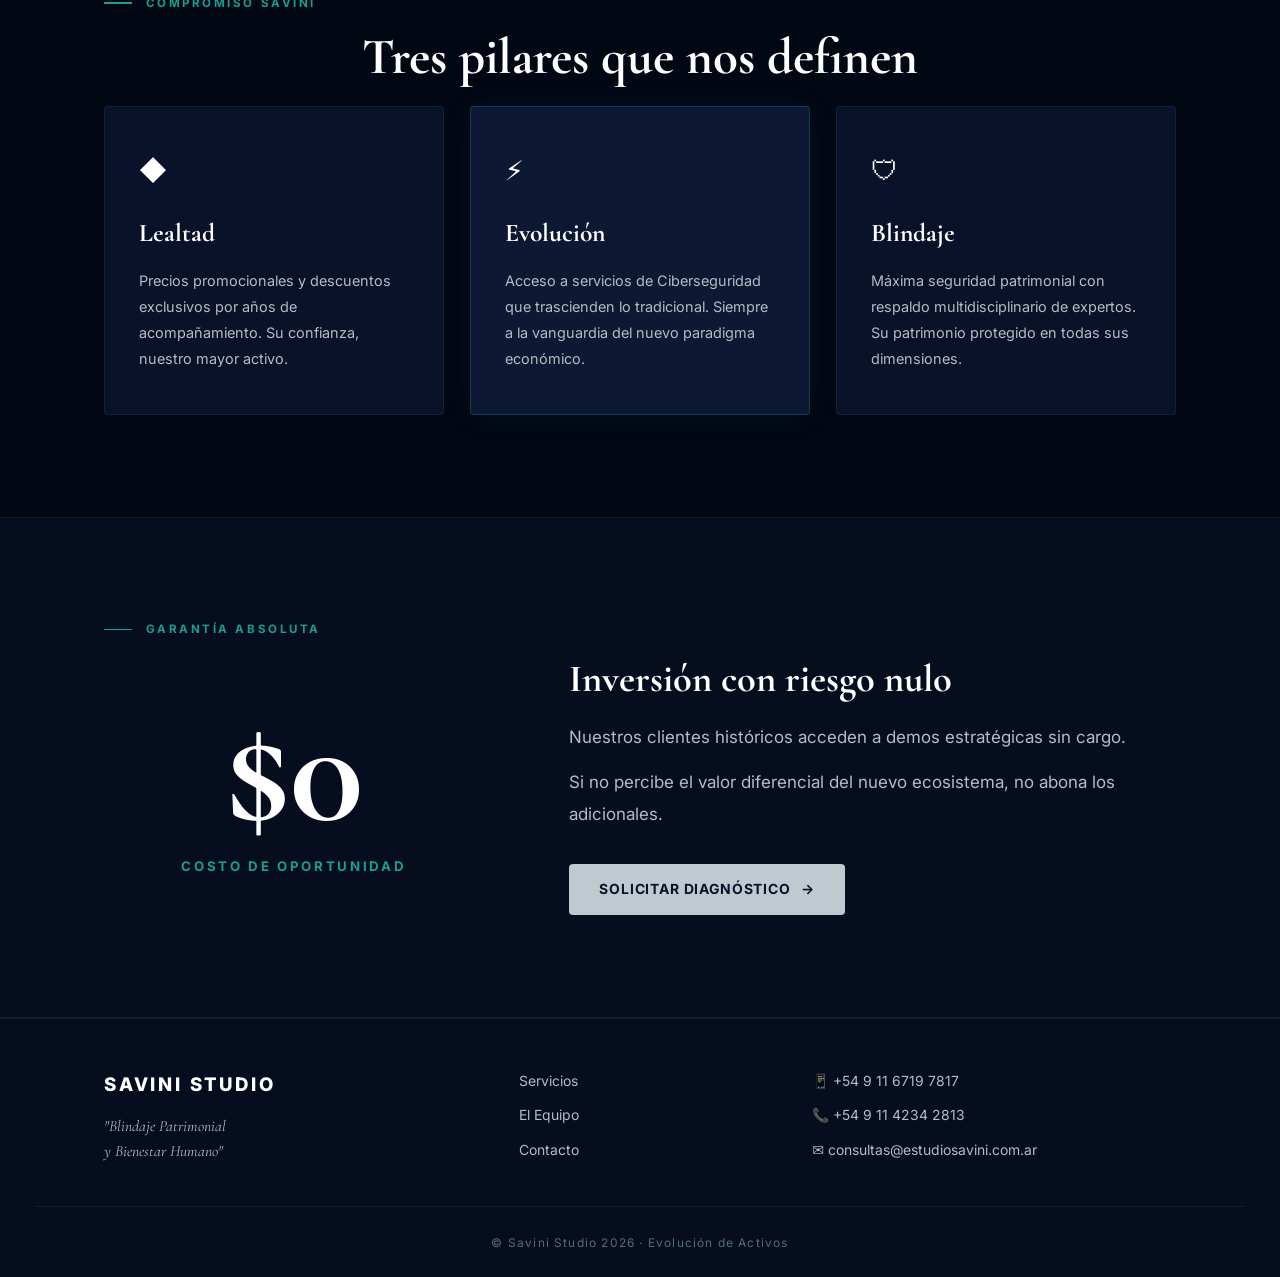
==== commit 2d8c3f1d: "new tel" ====
--- a/index.html
+++ b/index.html
@@ -798,6 +798,7 @@
         </div>
         <div class="footer-contact">
           <a href="https://wa.me/5491167197817">📱 +54 9 11 6719 7817</a>
+          <a href="https://wa.me/5491142342813">📞 +54 9 11 4234 2813</a>
           <a href="mailto:consultas@estudiosavini.com.ar"
             >✉ consultas@estudiosavini.com.ar</a
           >
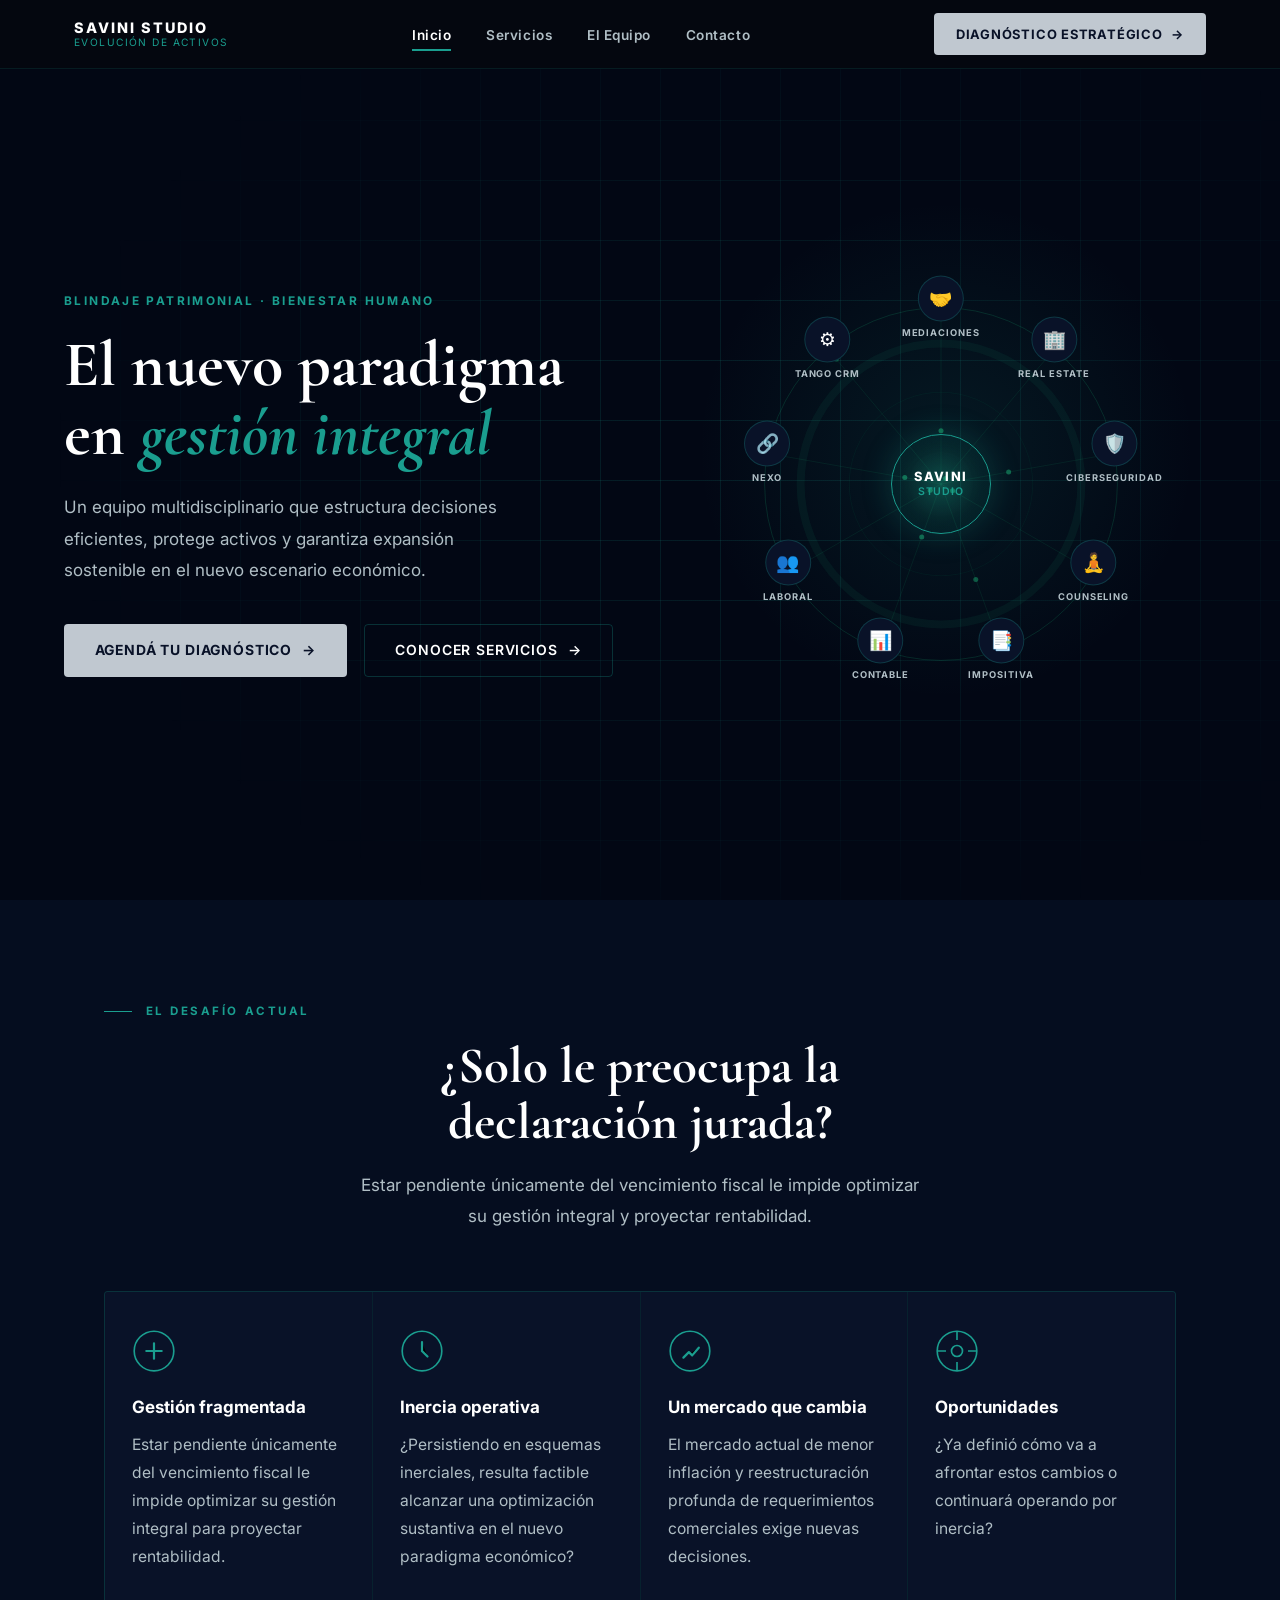
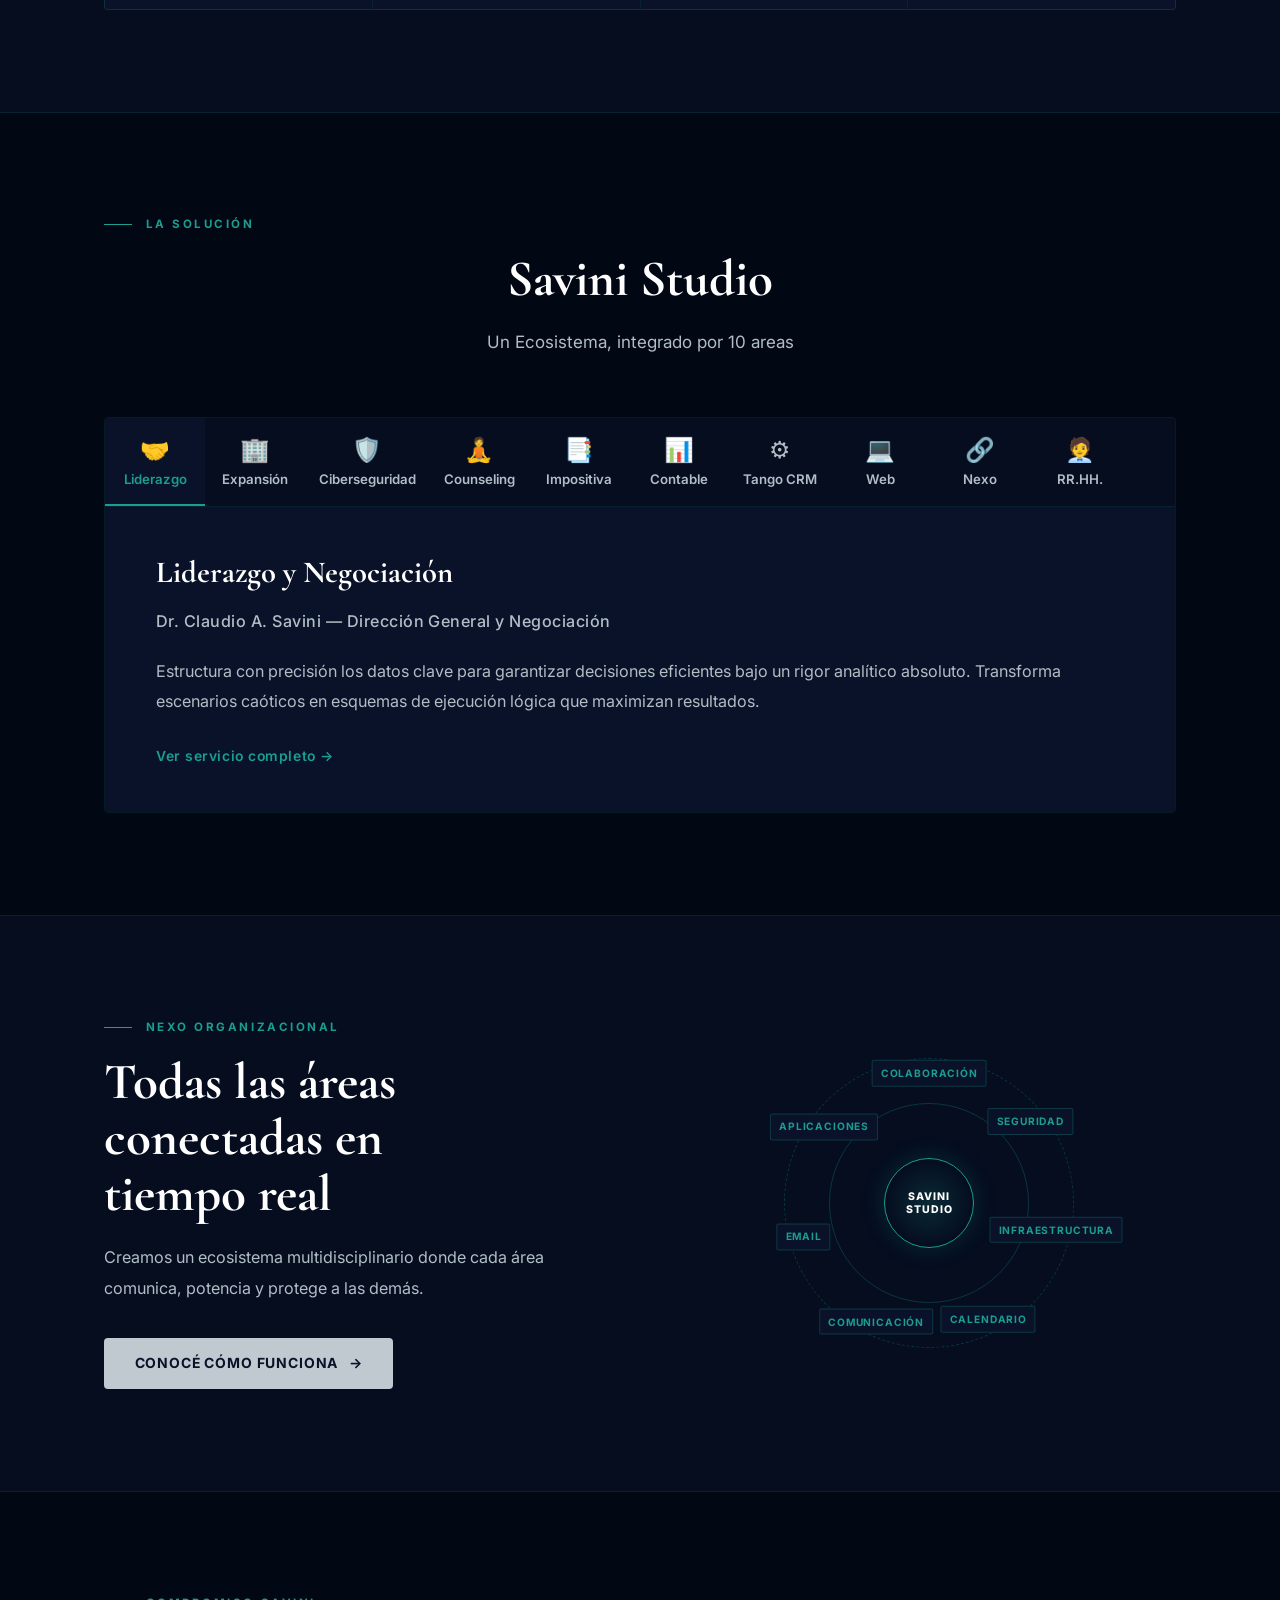
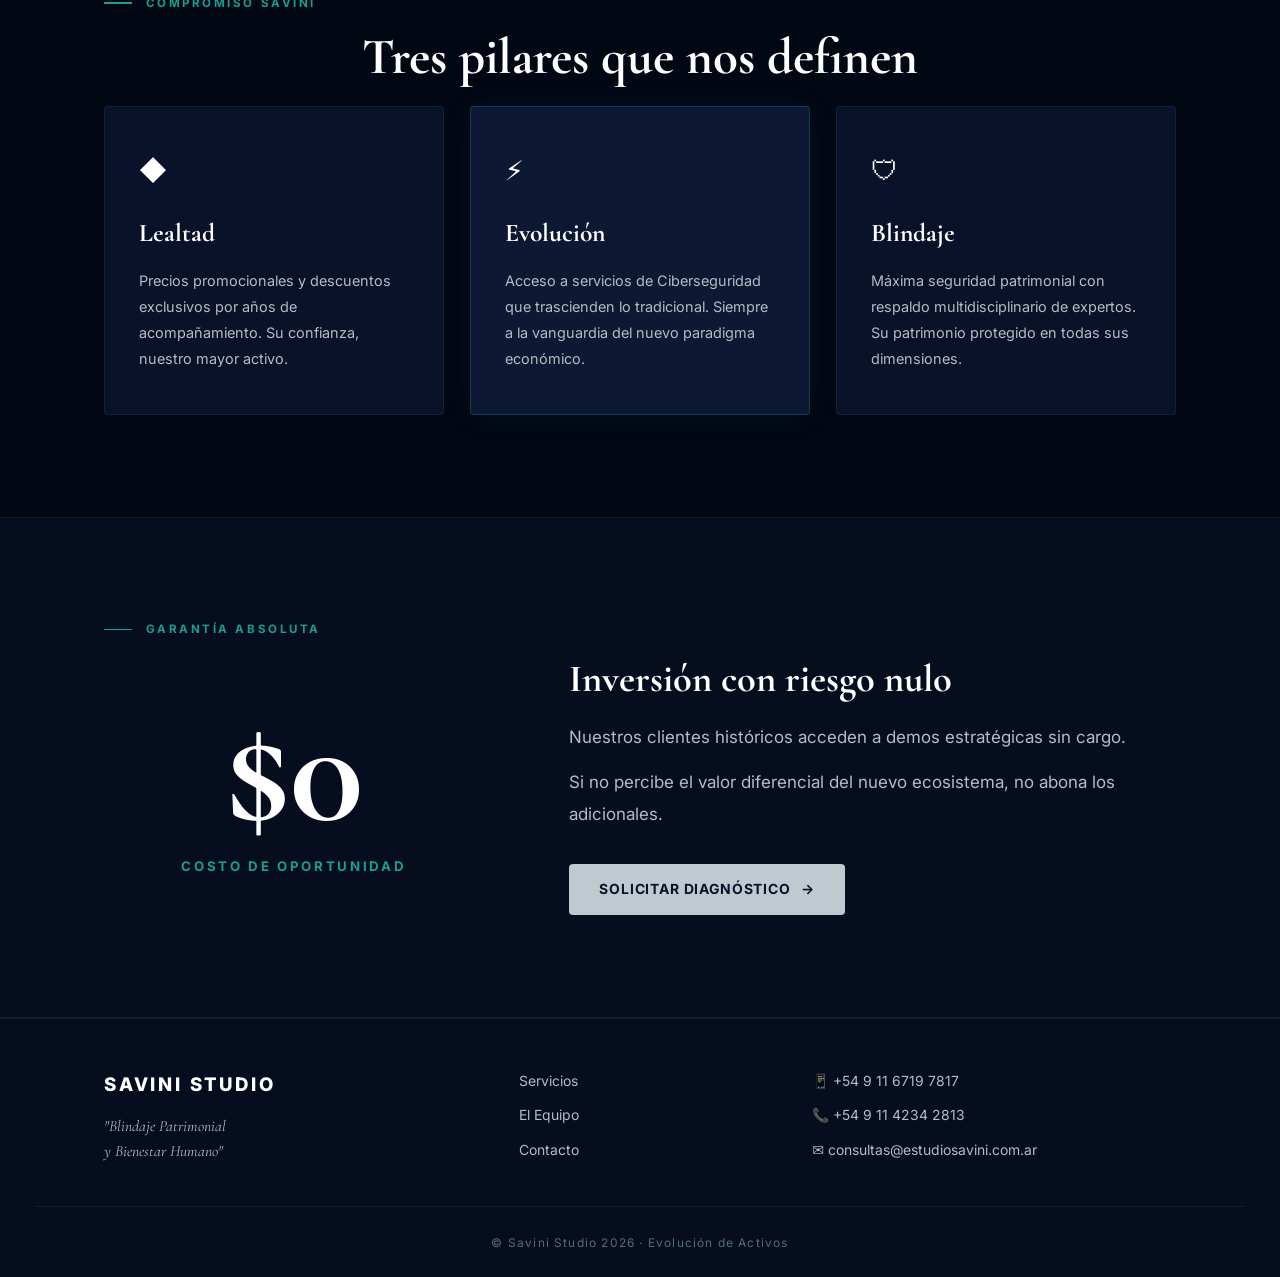
==== commit 75fe5538: "changes" ====
--- a/index.html
+++ b/index.html
@@ -9,6 +9,7 @@
       href="https://fonts.googleapis.com/css2?family=Cormorant+Garamond:ital,wght@0,400;0,600;0,700;1,400;1,700&family=Syne:wght@400;600;700;800&display=swap"
       rel="stylesheet"
     />
+    <link rel="icon" type="image/svg+xml" href="favicon.svg">
     <link rel="stylesheet" href="css/style.css" />
   </head>
   <body>
